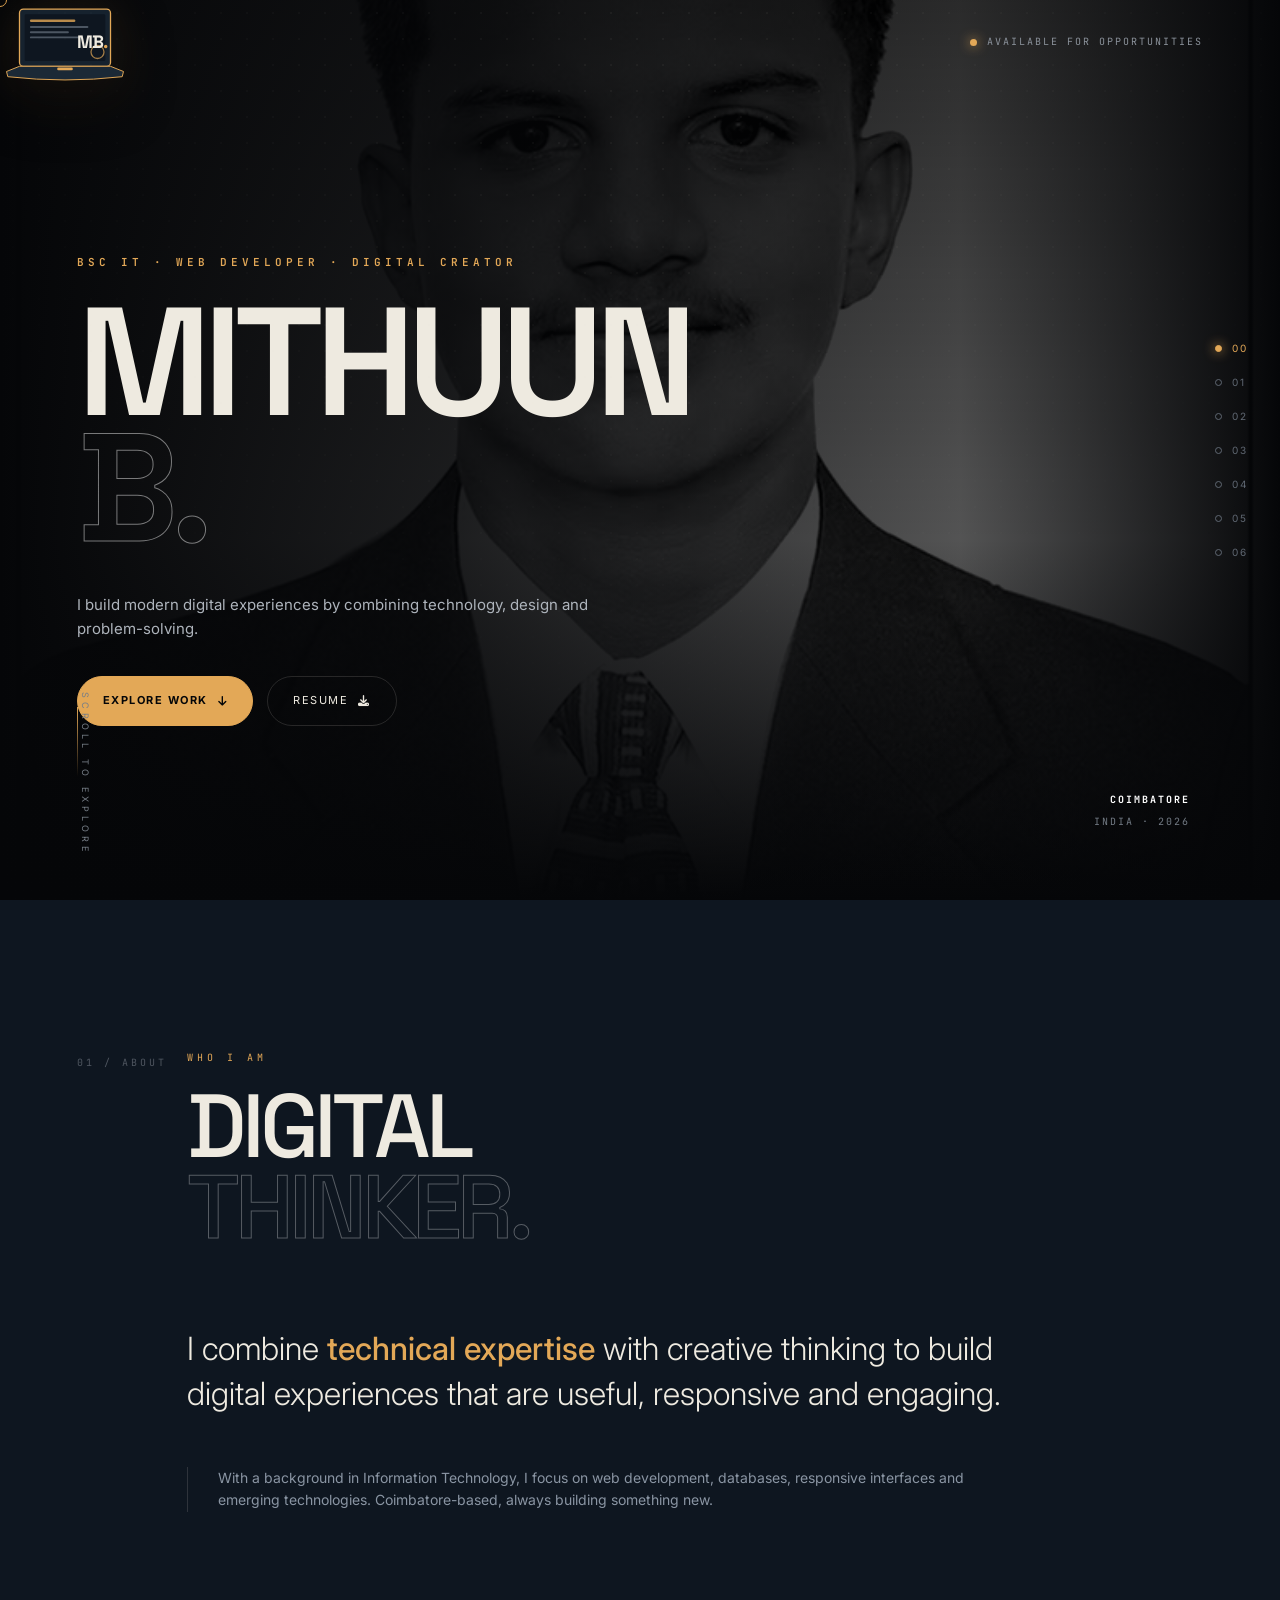
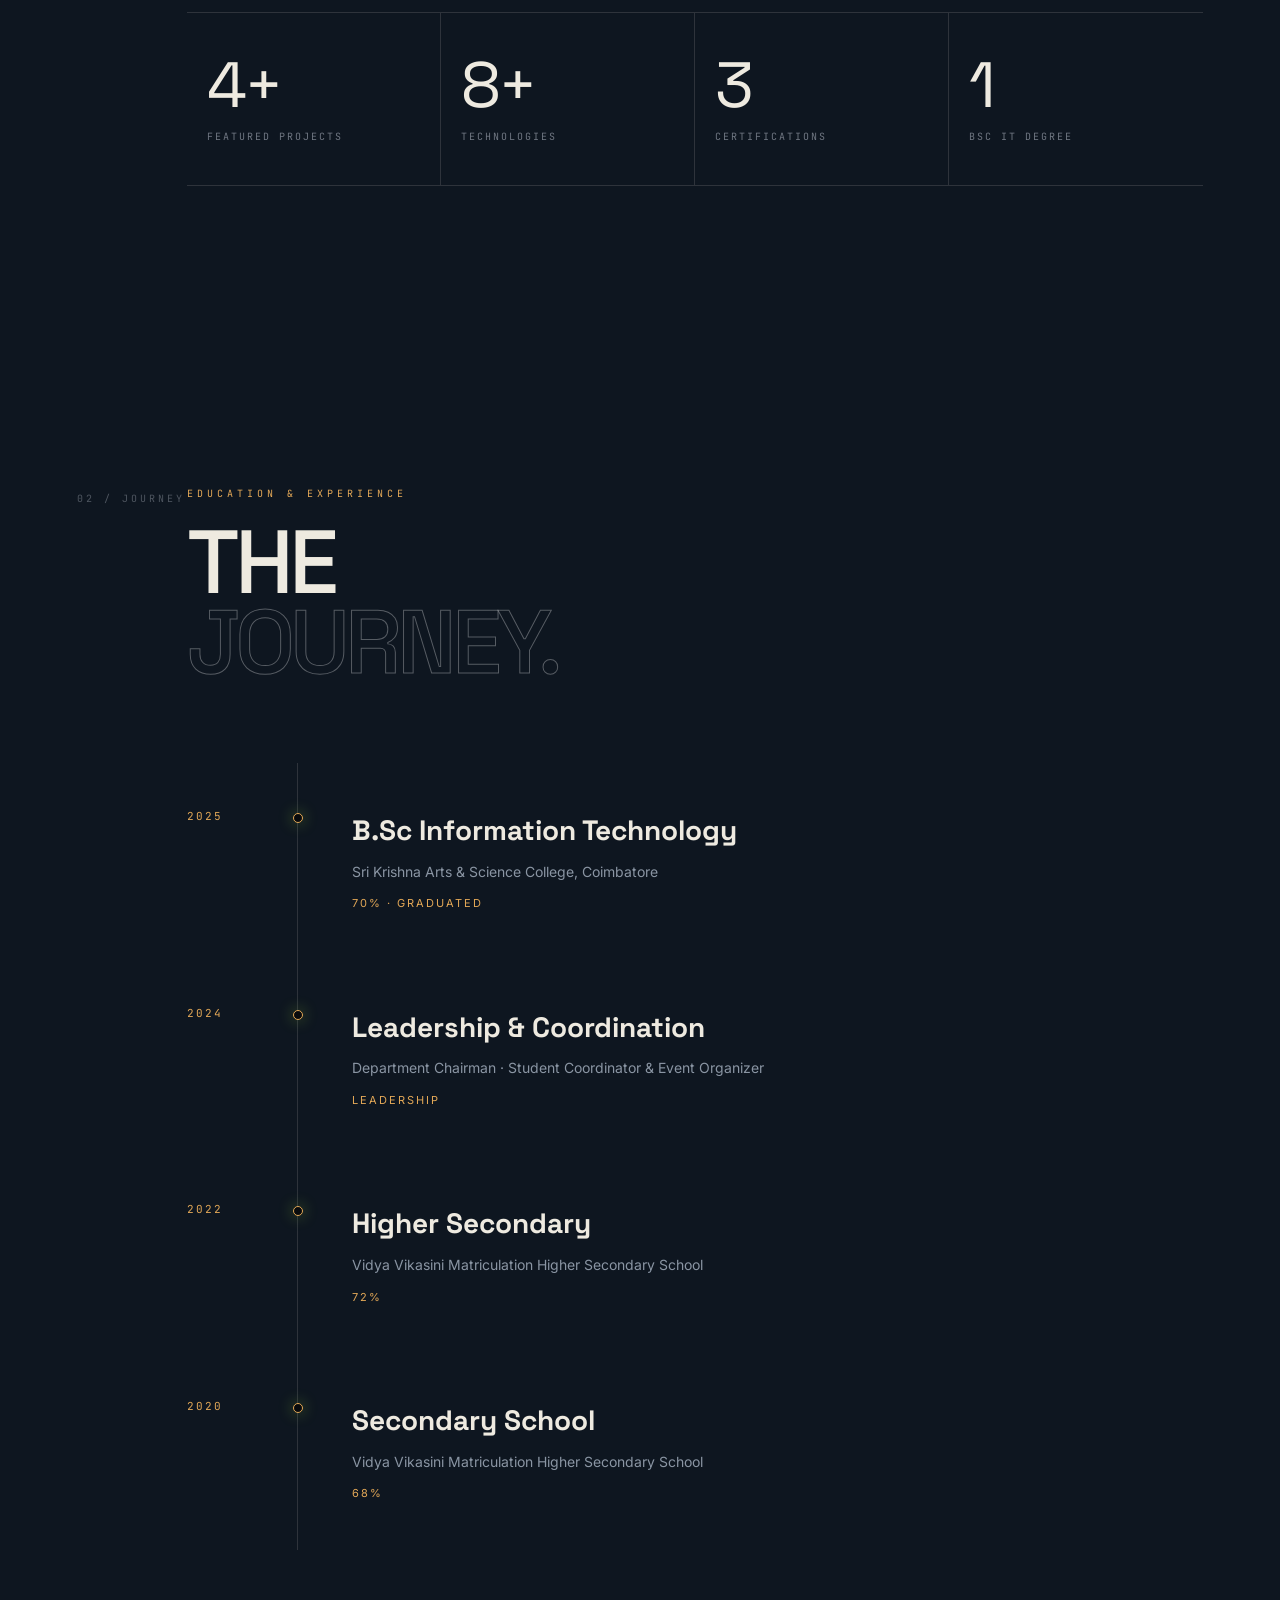
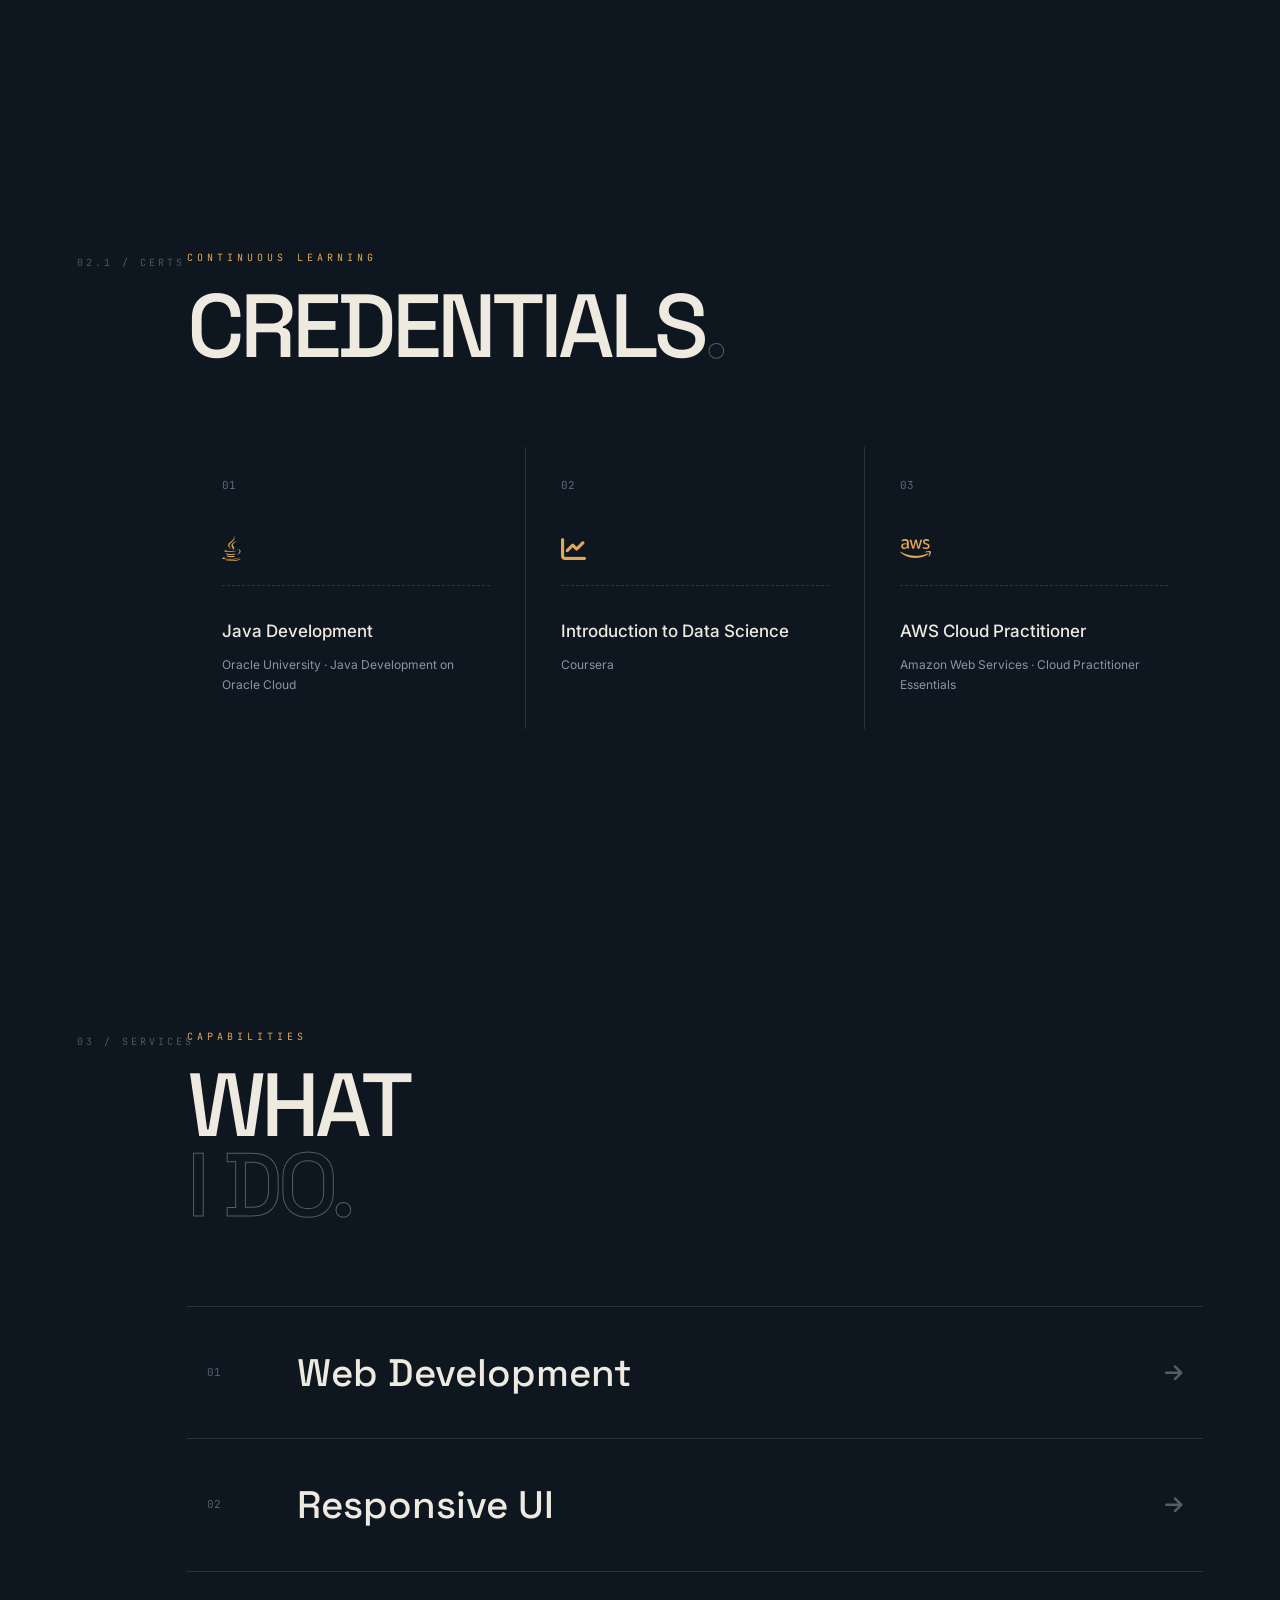
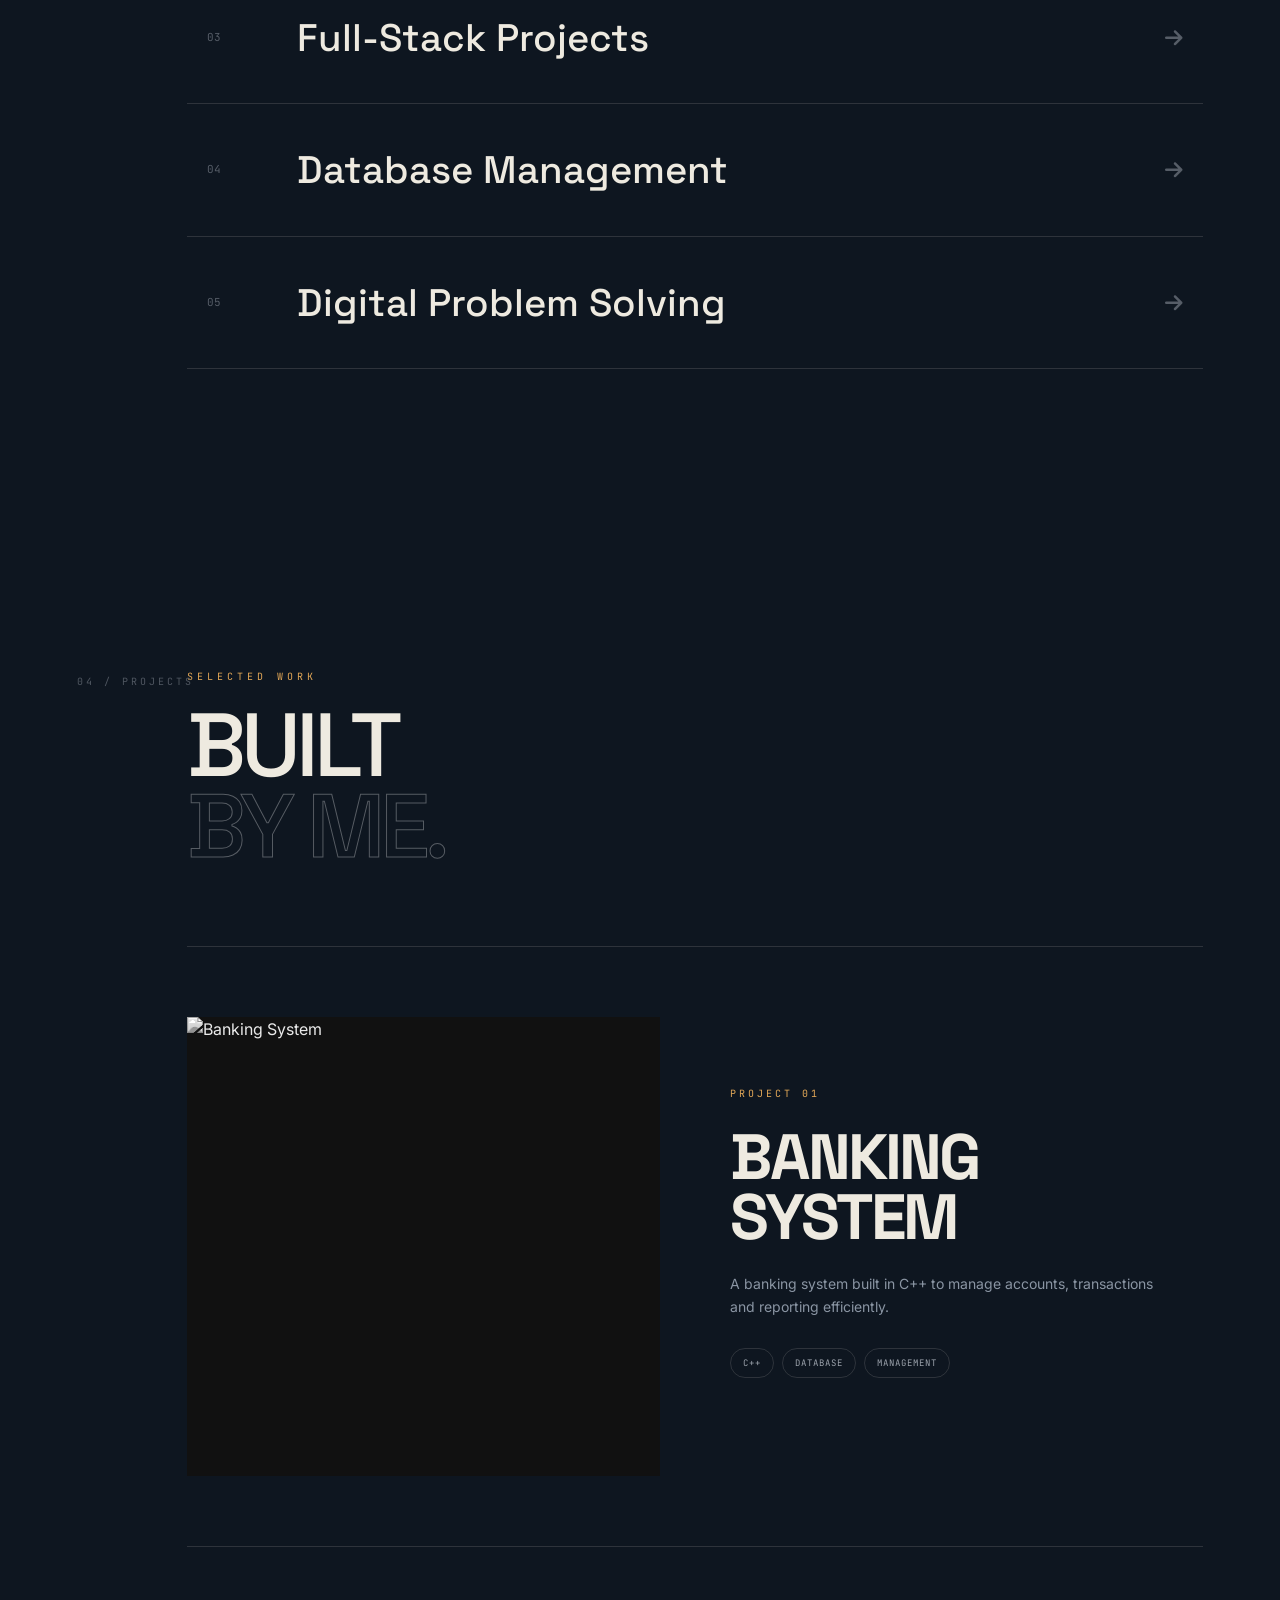
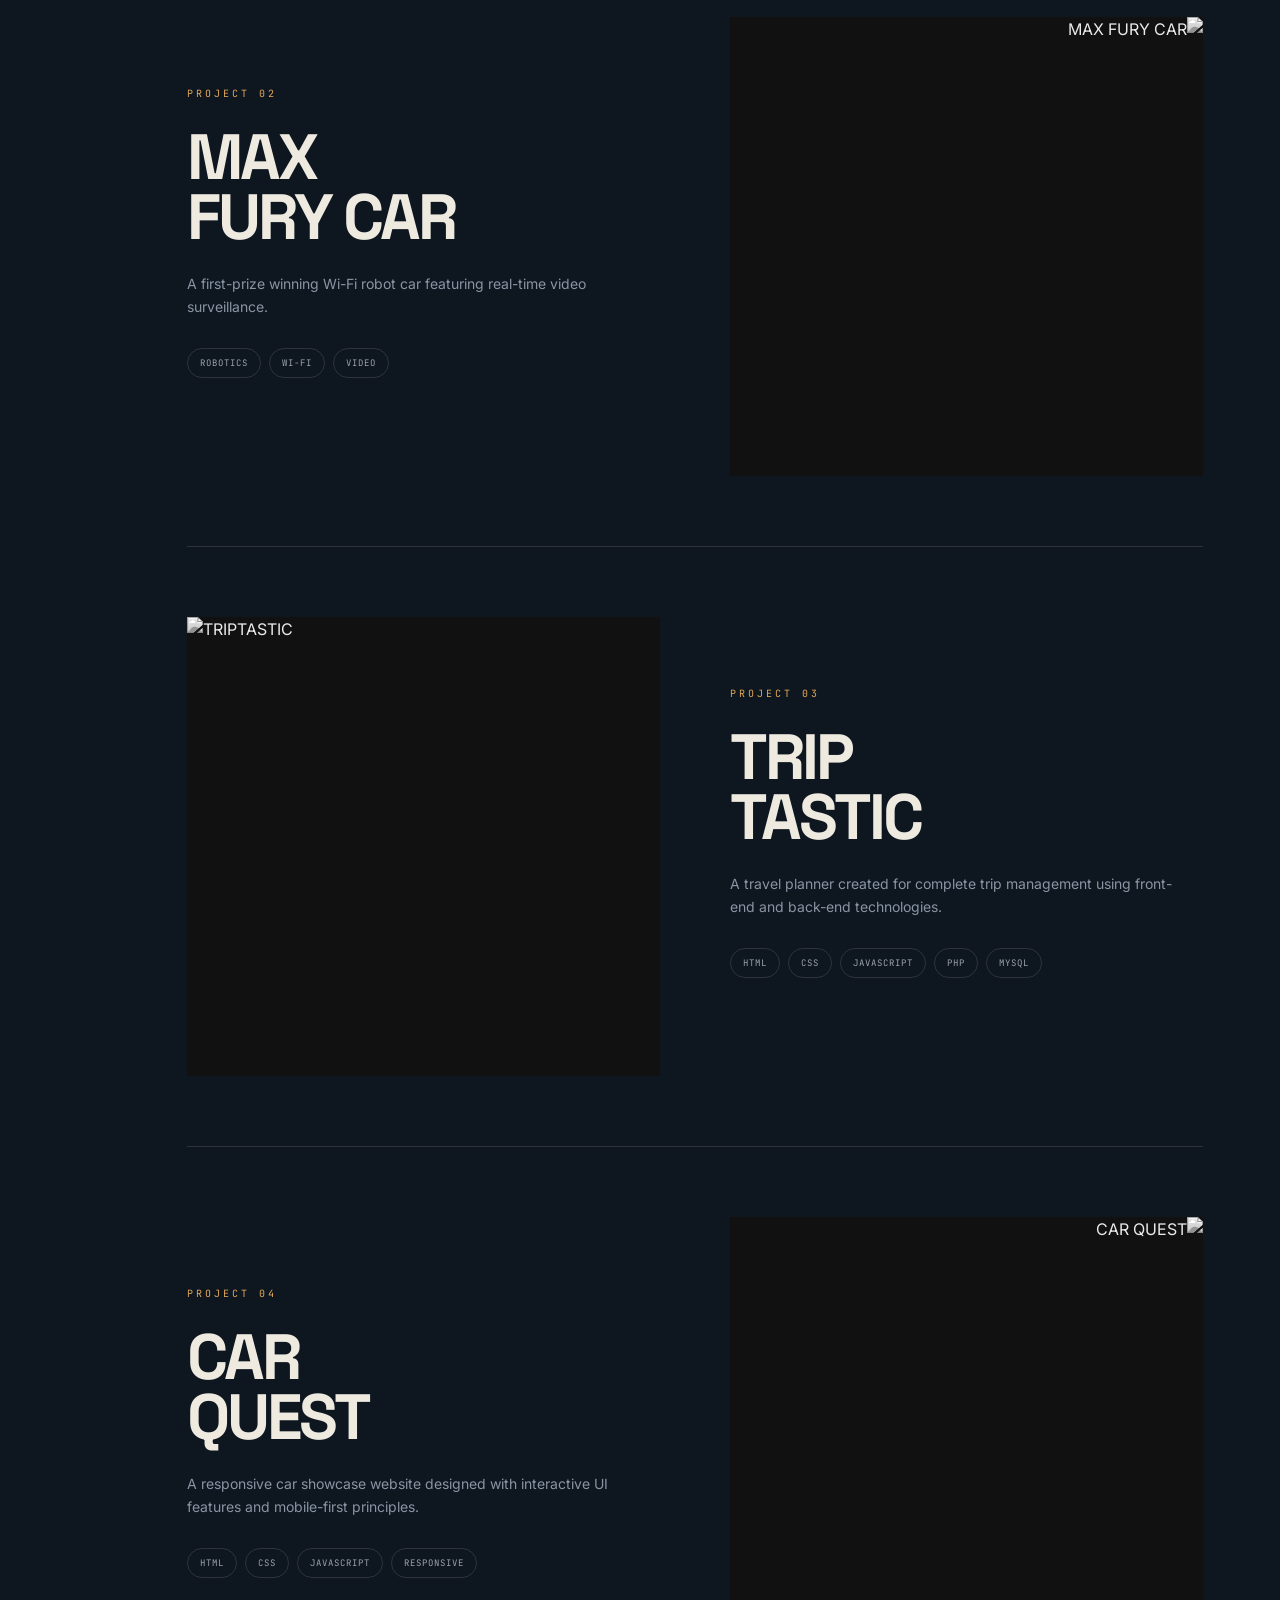
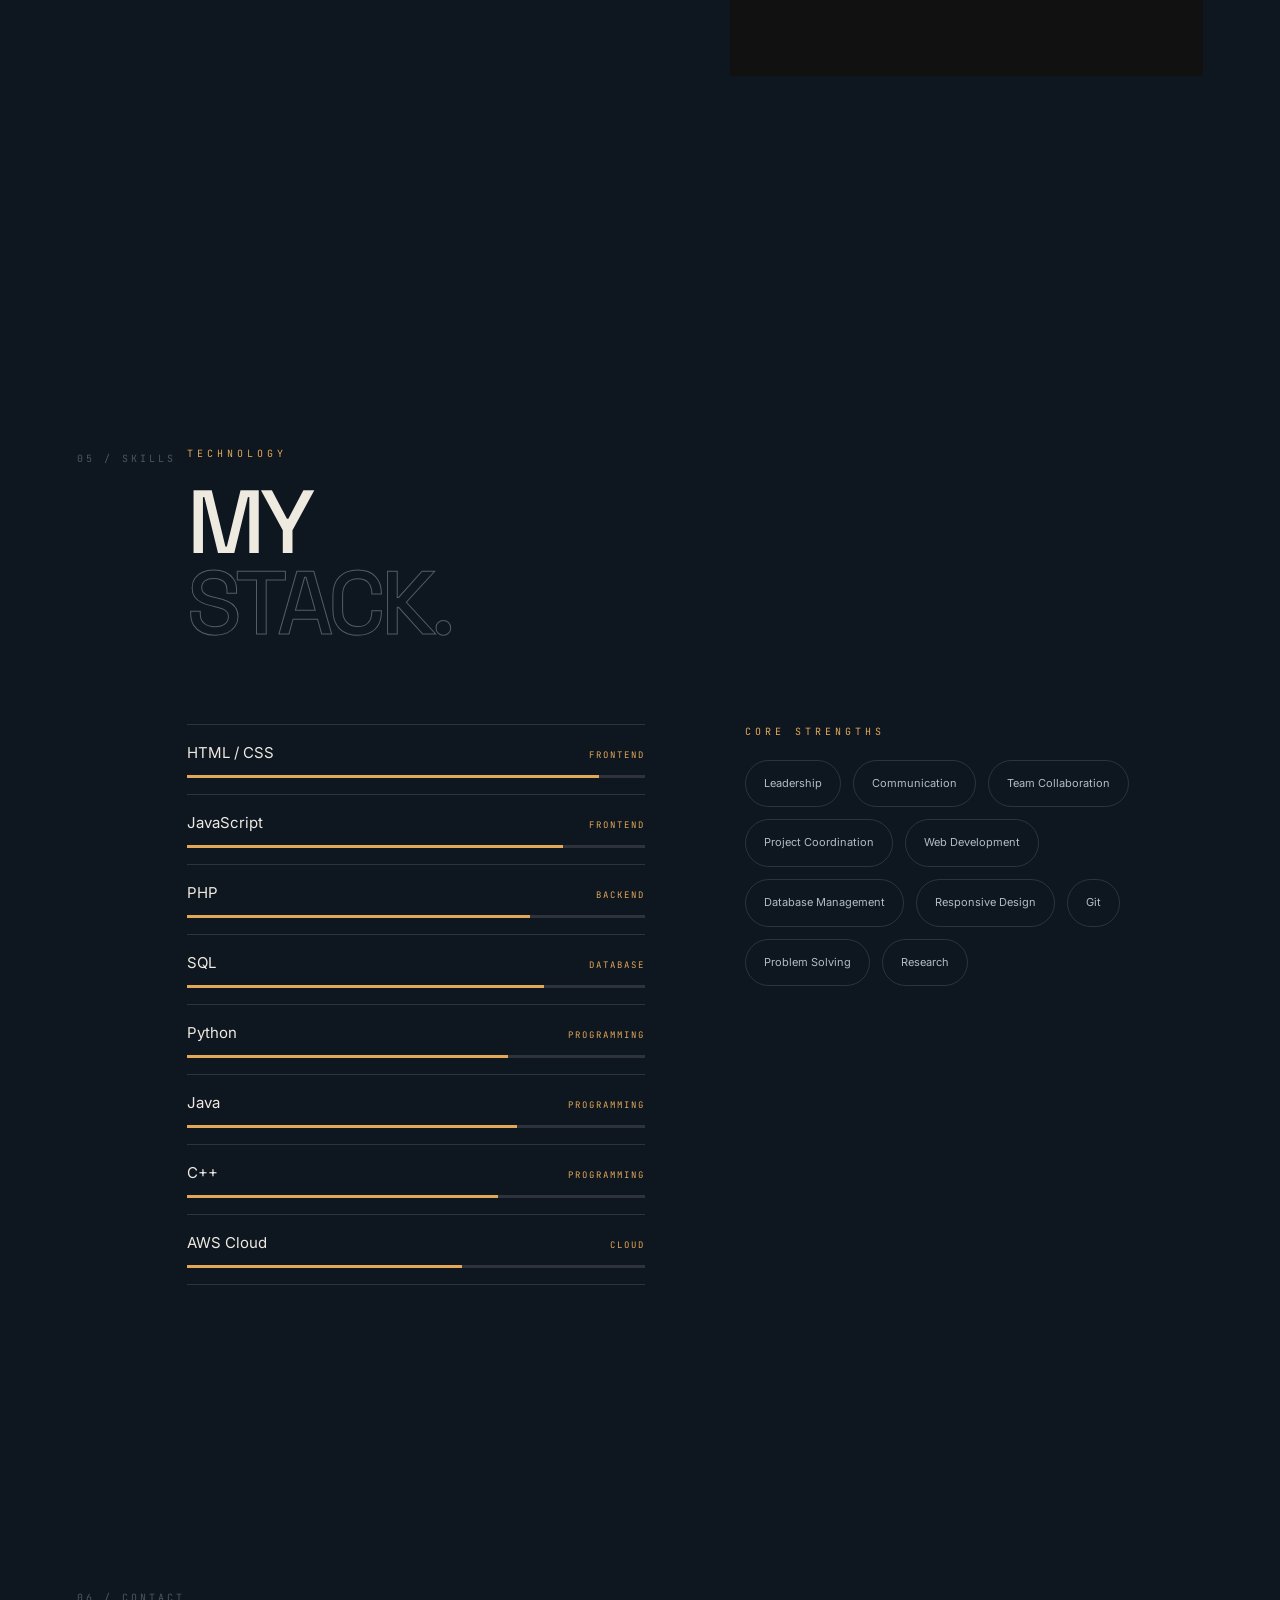
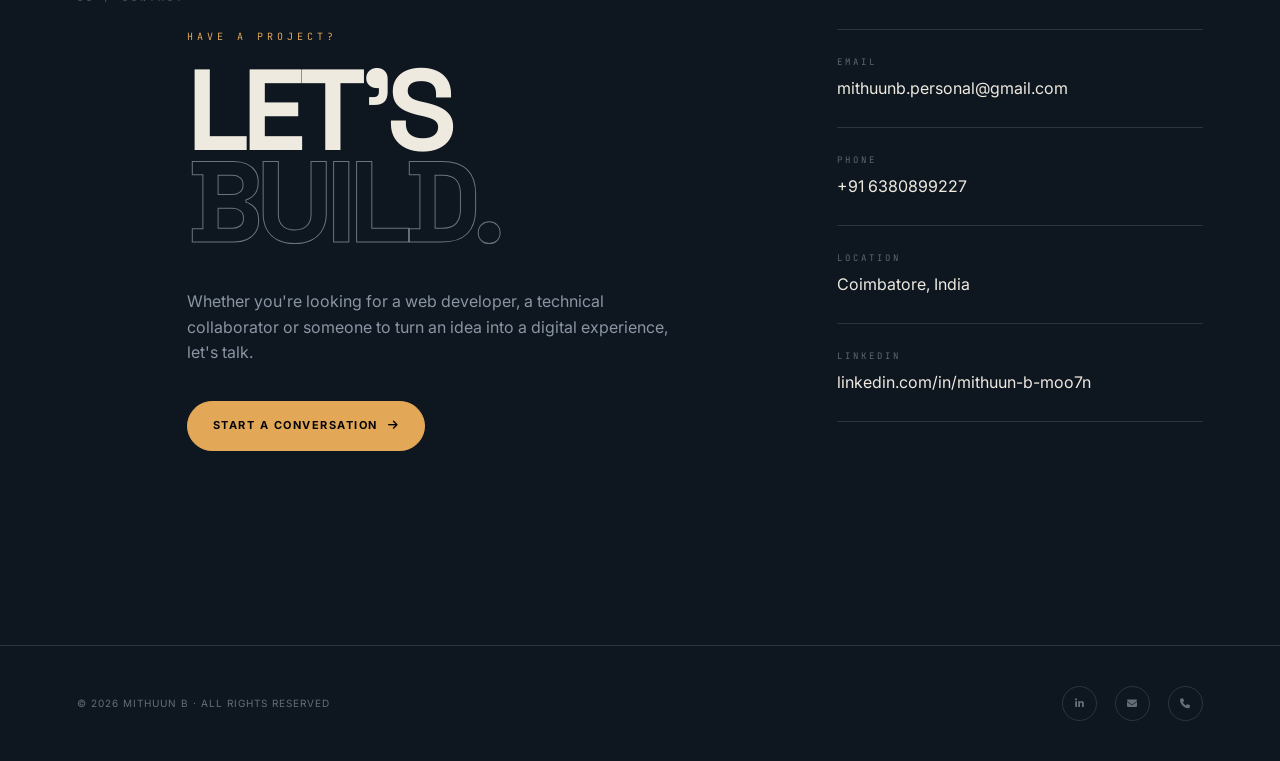
==== index.html @ 92dedcbd "Add files via upload" ====
<!DOCTYPE html>
<html lang="en">
<head>
<meta charset="UTF-8">
<meta name="viewport" content="width=device-width, initial-scale=1.0">

<title>Mithuun B | Digital Portfolio</title>

<!-- Google Fonts -->
<link rel="preconnect" href="https://fonts.googleapis.com">
<link rel="preconnect" href="https://fonts.gstatic.com" crossorigin>

<link href="https://fonts.googleapis.com/css2?family=Inter:wght@300;400;500;600;700;800&family=Space+Grotesk:wght@400;500;600;700&family=JetBrains+Mono:wght@400;500;600&display=swap" rel="stylesheet">

<!-- Font Awesome -->
<link rel="stylesheet"
href="https://cdnjs.cloudflare.com/ajax/libs/font-awesome/6.5.2/css/all.min.css">

<!-- Stylesheet -->
<link rel="stylesheet" href="style.css">

</head>

<body>

<!-- ======================================================
     PRELOADER
====================================================== -->

<div class="preloader">

    <div class="loader-content">

        <div class="loader-number" id="loaderNumber">
            0
        </div>

        <div class="loader-line">
            <span></span>
        </div>

        <div style="
            color:#666d76;
            font-size:9px;
            letter-spacing:4px;
            text-transform:uppercase;
        ">
            Initializing Portfolio
        </div>

    </div>

</div>


<!-- Cursor -->

<div class="cursor"></div>

<div class="background-grid"></div>

<div class="glow" id="glow"></div>


<!-- Flying laptop (scroll-driven) -->

<div class="flying-laptop" id="flyingLaptop">

    <svg viewBox="0 0 200 140" xmlns="http://www.w3.org/2000/svg">

        <rect x="30" y="14" width="140" height="88" rx="6"
              fill="#16222e" stroke="#e3a857" stroke-width="2"/>

        <rect x="38" y="22" width="124" height="72" rx="2"
              fill="#0e1620"/>

        <rect x="46" y="30" width="70" height="4" rx="2" fill="#e3a857" opacity=".8"/>
        <rect x="46" y="40" width="90" height="3" rx="1.5" fill="#8a95a3" opacity=".5"/>
        <rect x="46" y="48" width="60" height="3" rx="1.5" fill="#8a95a3" opacity=".5"/>
        <rect x="46" y="56" width="80" height="3" rx="1.5" fill="#8a95a3" opacity=".5"/>
        <circle cx="150" cy="80" r="10" fill="none" stroke="#e3a857" stroke-width="2" opacity=".7"/>

        <path d="M10 110 L30 102 L170 102 L190 110 L188 118 Q100 128 12 118 Z"
              fill="#1b2936" stroke="#e3a857" stroke-width="1.5"/>

        <rect x="88" y="104" width="24" height="4" rx="2" fill="#e3a857"/>

    </svg>

</div>


<!-- ======================================================
     TOP BAR
====================================================== -->

<header class="topbar">

    <a href="#home" class="logo">
        MB<span>.</span>
    </a>

    <div class="top-status">
        <span class="status-dot"></span>
        Available for opportunities
    </div>

</header>


<!-- ======================================================
     SIDE NAV
====================================================== -->

<nav class="side-nav">

    <a href="#home" class="active">
        <span class="dot"></span>
        00
    </a>

    <a href="#about">
        <span class="dot"></span>
        01
    </a>

    <a href="#journey">
        <span class="dot"></span>
        02
    </a>

    <a href="#services">
        <span class="dot"></span>
        03
    </a>

    <a href="#projects">
        <span class="dot"></span>
        04
    </a>

    <a href="#skills">
        <span class="dot"></span>
        05
    </a>

    <a href="#contact">
        <span class="dot"></span>
        06
    </a>

</nav>


<!-- ======================================================
     HERO
====================================================== -->

<section class="hero" id="home">

    <div class="hero-image">

        <img
            src="profile.jpg"
            alt="Mithuun B"
        >

    </div>

    <div class="hero-overlay"></div>


    <div class="hero-content">

        <div class="hero-small">
            BSc IT · Web Developer · Digital Creator
        </div>

        <h1 class="hero-title">

            MITHUUN<br>

            <span class="outline">B.</span>

        </h1>

        <p class="hero-description">

            I build modern digital experiences by combining
            technology, design and problem-solving.

        </p>

        <div class="hero-actions">

            <a href="#projects" class="btn primary">
                Explore Work
                <i class="fa-solid fa-arrow-down"></i>
            </a>

            <a
                href="Mithuun_Resume.pdf"
                class="btn"
                download
            >
                Resume
                <i class="fa-solid fa-download"></i>
            </a>

        </div>

    </div>


    <div class="hero-meta">

        <strong>COIMBATORE</strong>

        INDIA · 2026

    </div>


    <div class="scroll-indicator">

        Scroll to explore

        <div class="scroll-line"></div>

    </div>

</section>


<!-- ======================================================
     ABOUT (simplified — single block, no duplicate signature
     panel, same visual language as the rest of the page)
====================================================== -->

<section class="section reveal" id="about">

    <div class="section-number">
        01 / ABOUT
    </div>

    <div class="section-heading">

        <div class="eyebrow">
            Who I am
        </div>

        <h2 class="section-title">
            DIGITAL<br>
            <span>THINKER.</span>
        </h2>

    </div>


    <div class="about-layout">

        <div class="about-text">

            I combine
            <strong>technical expertise</strong>
            with creative thinking to build
            digital experiences that are
            useful, responsive and engaging.

        </div>


        <div class="about-side">

            <p>

                With a background in Information Technology,
                I focus on web development, databases,
                responsive interfaces and emerging
                technologies. Coimbatore-based, always
                building something new.

            </p>

        </div>

    </div>


    <!-- Stats -->

    <div class="stats">

        <div class="stat">

            <div class="stat-number">
                04+
            </div>

            <div class="stat-label">
                Featured Projects
            </div>

        </div>


        <div class="stat">

            <div class="stat-number">
                08+
            </div>

            <div class="stat-label">
                Technologies
            </div>

        </div>


        <div class="stat">

            <div class="stat-number">
                03
            </div>

            <div class="stat-label">
                Certifications
            </div>

        </div>


        <div class="stat">

            <div class="stat-number">
                01
            </div>

            <div class="stat-label">
                BSc IT Degree
            </div>

        </div>

    </div>

</section>


<!-- ======================================================
     JOURNEY
====================================================== -->

<section class="section reveal" id="journey">

    <div class="section-number">
        02 / JOURNEY
    </div>

    <div class="section-heading">

        <div class="eyebrow">
            Education & Experience
        </div>

        <h2 class="section-title">
            THE<br>
            <span>JOURNEY.</span>
        </h2>

    </div>


    <div class="timeline">


        <div class="timeline-item">

            <div class="timeline-year">
                2025
            </div>

            <div class="timeline-content">

                <h3>
                    B.Sc Information Technology
                </h3>

                <p>
                    Sri Krishna Arts & Science College,
                    Coimbatore
                </p>

                <span class="score">
                    70% · GRADUATED
                </span>

            </div>

        </div>


        <div class="timeline-item">

            <div class="timeline-year">
                2024
            </div>

            <div class="timeline-content">

                <h3>
                    Leadership & Coordination
                </h3>

                <p>
                    Department Chairman · Student Coordinator
                    & Event Organizer
                </p>

                <span class="score">
                    LEADERSHIP
                </span>

            </div>

        </div>


        <div class="timeline-item">

            <div class="timeline-year">
                2022
            </div>

            <div class="timeline-content">

                <h3>
                    Higher Secondary
                </h3>

                <p>
                    Vidya Vikasini Matriculation
                    Higher Secondary School
                </p>

                <span class="score">
                    72%
                </span>

            </div>

        </div>


        <div class="timeline-item">

            <div class="timeline-year">
                2020
            </div>

            <div class="timeline-content">

                <h3>
                    Secondary School
                </h3>

                <p>
                    Vidya Vikasini Matriculation
                    Higher Secondary School
                </p>

                <span class="score">
                    68%
                </span>

            </div>

        </div>

    </div>

</section>


<!-- ======================================================
     CERTIFICATIONS
====================================================== -->

<section class="section reveal">

    <div class="section-number">
        02.1 / CERTS
    </div>

    <div class="section-heading">

        <div class="eyebrow">
            Continuous Learning
        </div>

        <h2 class="section-title">
            CREDENTIALS<span>.</span>
        </h2>

    </div>


    <div class="cert-grid">

        <div class="cert-card frame">

            <div class="cert-number">
                01
            </div>

            <div class="cert-icon">
                <i class="fa-brands fa-java"></i>
            </div>

            <div class="cert-stub"></div>

            <h3>
                Java Development
            </h3>

            <p>
                Oracle University ·
                Java Development on Oracle Cloud
            </p>

        </div>


        <div class="cert-card frame">

            <div class="cert-number">
                02
            </div>

            <div class="cert-icon">
                <i class="fa-solid fa-chart-line"></i>
            </div>

            <div class="cert-stub"></div>

            <h3>
                Introduction to Data Science
            </h3>

            <p>
                Coursera
            </p>

        </div>


        <div class="cert-card frame">

            <div class="cert-number">
                03
            </div>

            <div class="cert-icon">
                <i class="fa-brands fa-aws"></i>
            </div>

            <div class="cert-stub"></div>

            <h3>
                AWS Cloud Practitioner
            </h3>

            <p>
                Amazon Web Services ·
                Cloud Practitioner Essentials
            </p>

        </div>

    </div>

</section>


<!-- ======================================================
     WHAT I DO
====================================================== -->

<section class="section reveal" id="services">

    <div class="section-number">
        03 / SERVICES
    </div>

    <div class="section-heading">

        <div class="eyebrow">
            Capabilities
        </div>

        <h2 class="section-title">
            WHAT<br>
            <span>I DO.</span>
        </h2>

    </div>


    <div class="services">

        <div class="service">

            <div class="service-number">
                01
            </div>

            <h3>
                Web Development
            </h3>

            <div class="service-icon">
                <i class="fa-solid fa-arrow-right"></i>
            </div>

        </div>


        <div class="service">

            <div class="service-number">
                02
            </div>

            <h3>
                Responsive UI
            </h3>

            <div class="service-icon">
                <i class="fa-solid fa-arrow-right"></i>
            </div>

        </div>


        <div class="service">

            <div class="service-number">
                03
            </div>

            <h3>
                Full-Stack Projects
            </h3>

            <div class="service-icon">
                <i class="fa-solid fa-arrow-right"></i>
            </div>

        </div>


        <div class="service">

            <div class="service-number">
                04
            </div>

            <h3>
                Database Management
            </h3>

            <div class="service-icon">
                <i class="fa-solid fa-arrow-right"></i>
            </div>

        </div>


        <div class="service">

            <div class="service-number">
                05
            </div>

            <h3>
                Digital Problem Solving
            </h3>

            <div class="service-icon">
                <i class="fa-solid fa-arrow-right"></i>
            </div>

        </div>

    </div>

</section>


<!-- ======================================================
     PROJECTS
====================================================== -->

<section class="section reveal" id="projects">

    <div class="section-number">
        04 / PROJECTS
    </div>

    <div class="section-heading">

        <div class="eyebrow">
            Selected Work
        </div>

        <h2 class="section-title">
            BUILT<br>
            <span>BY ME.</span>
        </h2>

    </div>


    <div class="projects">


        <!-- PROJECT 01 -->

        <article class="project">

            <div class="project-image frame">

                <img
                    src="bank.jpg"
                    alt="Banking System"
                >

            </div>

            <div class="project-info">

                <div class="project-number">
                    PROJECT 01
                </div>

                <h3>
                    BANKING<br>
                    SYSTEM
                </h3>

                <p>
                    A banking system built in C++
                    to manage accounts, transactions
                    and reporting efficiently.
                </p>

                <div class="project-tech">

                    <span class="tech">
                        C++
                    </span>

                    <span class="tech">
                        Database
                    </span>

                    <span class="tech">
                        Management
                    </span>

                </div>

            </div>

        </article>


        <!-- PROJECT 02 -->

        <article class="project">

            <div class="project-image frame">

                <img
                    src="furycar.jpg"
                    alt="MAX FURY CAR"
                >

            </div>

            <div class="project-info">

                <div class="project-number">
                    PROJECT 02
                </div>

                <h3>
                    MAX<br>
                    FURY CAR
                </h3>

                <p>
                    A first-prize winning Wi-Fi
                    robot car featuring real-time
                    video surveillance.
                </p>

                <div class="project-tech">

                    <span class="tech">
                        Robotics
                    </span>

                    <span class="tech">
                        Wi-Fi
                    </span>

                    <span class="tech">
                        Video
                    </span>

                </div>

            </div>

        </article>


        <!-- PROJECT 03 -->

        <article class="project">

            <div class="project-image frame">

                <img
                    src="triptastic.jpg"
                    alt="TRIPTASTIC"
                >

            </div>

            <div class="project-info">

                <div class="project-number">
                    PROJECT 03
                </div>

                <h3>
                    TRIP<br>
                    TASTIC
                </h3>

                <p>
                    A travel planner created for
                    complete trip management using
                    front-end and back-end technologies.
                </p>

                <div class="project-tech">

                    <span class="tech">
                        HTML
                    </span>

                    <span class="tech">
                        CSS
                    </span>

                    <span class="tech">
                        JavaScript
                    </span>

                    <span class="tech">
                        PHP
                    </span>

                    <span class="tech">
                        MySQL
                    </span>

                </div>

            </div>

        </article>


        <!-- PROJECT 04 -->

        <article class="project">

            <div class="project-image frame">

                <img
                    src="carquest.jpg"
                    alt="CAR QUEST"
                >

            </div>

            <div class="project-info">

                <div class="project-number">
                    PROJECT 04
                </div>

                <h3>
                    CAR<br>
                    QUEST
                </h3>

                <p>
                    A responsive car showcase website
                    designed with interactive UI features
                    and mobile-first principles.
                </p>

                <div class="project-tech">

                    <span class="tech">
                        HTML
                    </span>

                    <span class="tech">
                        CSS
                    </span>

                    <span class="tech">
                        JavaScript
                    </span>

                    <span class="tech">
                        Responsive
                    </span>

                </div>

            </div>

        </article>


    </div>

</section>


<!-- ======================================================
     SKILLS
====================================================== -->

<section class="section reveal" id="skills">

    <div class="section-number">
        05 / SKILLS
    </div>

    <div class="section-heading">

        <div class="eyebrow">
            Technology
        </div>

        <h2 class="section-title">
            MY<br>
            <span>STACK.</span>
        </h2>

    </div>


    <div class="skills-layout">


        <div class="skill-block">

            <div class="skill-row">
                <div class="skill-row-top">
                    <span class="skill-name">HTML / CSS</span>
                    <span class="skill-tag">Frontend</span>
                </div>
                <div class="skill-meter"><span style="--level:90%"></span></div>
            </div>

            <div class="skill-row">
                <div class="skill-row-top">
                    <span class="skill-name">JavaScript</span>
                    <span class="skill-tag">Frontend</span>
                </div>
                <div class="skill-meter"><span style="--level:82%"></span></div>
            </div>

            <div class="skill-row">
                <div class="skill-row-top">
                    <span class="skill-name">PHP</span>
                    <span class="skill-tag">Backend</span>
                </div>
                <div class="skill-meter"><span style="--level:75%"></span></div>
            </div>

            <div class="skill-row">
                <div class="skill-row-top">
                    <span class="skill-name">SQL</span>
                    <span class="skill-tag">Database</span>
                </div>
                <div class="skill-meter"><span style="--level:78%"></span></div>
            </div>

            <div class="skill-row">
                <div class="skill-row-top">
                    <span class="skill-name">Python</span>
                    <span class="skill-tag">Programming</span>
                </div>
                <div class="skill-meter"><span style="--level:70%"></span></div>
            </div>

            <div class="skill-row">
                <div class="skill-row-top">
                    <span class="skill-name">Java</span>
                    <span class="skill-tag">Programming</span>
                </div>
                <div class="skill-meter"><span style="--level:72%"></span></div>
            </div>

            <div class="skill-row">
                <div class="skill-row-top">
                    <span class="skill-name">C++</span>
                    <span class="skill-tag">Programming</span>
                </div>
                <div class="skill-meter"><span style="--level:68%"></span></div>
            </div>

            <div class="skill-row">
                <div class="skill-row-top">
                    <span class="skill-name">AWS Cloud</span>
                    <span class="skill-tag">Cloud</span>
                </div>
                <div class="skill-meter"><span style="--level:60%"></span></div>
            </div>

        </div>


        <div>

            <div class="eyebrow">
                Core strengths
            </div>

            <div class="skill-cloud">

                <span class="skill-pill">
                    Leadership
                </span>

                <span class="skill-pill">
                    Communication
                </span>

                <span class="skill-pill">
                    Team Collaboration
                </span>

                <span class="skill-pill">
                    Project Coordination
                </span>

                <span class="skill-pill">
                    Web Development
                </span>

                <span class="skill-pill">
                    Database Management
                </span>

                <span class="skill-pill">
                    Responsive Design
                </span>

                <span class="skill-pill">
                    Git
                </span>

                <span class="skill-pill">
                    Problem Solving
                </span>

                <span class="skill-pill">
                    Research
                </span>

            </div>

        </div>

    </div>

</section>


<!-- ======================================================
     CONTACT
====================================================== -->

<section class="section contact-section reveal" id="contact">

    <div class="section-number">
        06 / CONTACT
    </div>


    <div class="contact-wrap">


        <div>

            <div class="eyebrow">
                Have a project?
            </div>

            <h2 class="contact-title">

                LET'S<br>
                <span>BUILD.</span>

            </h2>

            <p class="contact-text">

                Whether you're looking for a web developer,
                a technical collaborator or someone to turn
                an idea into a digital experience, let's talk.

            </p>

            <div style="margin-top:35px;">

                <a
                    href="mailto:mithuunb.personal@gmail.com"
                    class="btn primary"
                >
                    Start a conversation
                    <i class="fa-solid fa-arrow-right"></i>
                </a>

            </div>

        </div>


        <div class="contact-details">


            <div class="contact-detail">

                <div class="contact-label">
                    Email
                </div>

                <a
                    href="mailto:mithuunb.personal@gmail.com"
                    class="contact-value"
                >
                    mithuunb.personal@gmail.com
                </a>

            </div>


            <div class="contact-detail">

                <div class="contact-label">
                    Phone
                </div>

                <a
                    href="tel:+916380899227"
                    class="contact-value"
                >
                    +91 6380899227
                </a>

            </div>


            <div class="contact-detail">

                <div class="contact-label">
                    Location
                </div>

                <div class="contact-value">
                    Coimbatore, India
                </div>

            </div>


            <div class="contact-detail">

                <div class="contact-label">
                    LinkedIn
                </div>

                <a
                    href="https://www.linkedin.com/in/mithuun-b-moo7n"
                    target="_blank"
                    class="contact-value"
                >
                    linkedin.com/in/mithuun-b-moo7n
                </a>

            </div>


        </div>

    </div>

</section>


<!-- ======================================================
     FOOTER
====================================================== -->

<footer>

    <div>
        © 2026 MITHUUN B · ALL RIGHTS RESERVED
    </div>


    <div class="socials">

        <a
            href="https://www.linkedin.com/in/mithuun-b-moo7n"
            target="_blank"
            aria-label="LinkedIn"
        >
            <i class="fa-brands fa-linkedin-in"></i>
        </a>

        <a
            href="mailto:mithuunb.personal@gmail.com"
            aria-label="Email"
        >
            <i class="fa-solid fa-envelope"></i>
        </a>

        <a
            href="tel:+916380899227"
            aria-label="Phone"
        >
            <i class="fa-solid fa-phone"></i>
        </a>

    </div>

</footer>

<!-- Script -->
<script src="https://cdnjs.cloudflare.com/ajax/libs/gsap/3.12.5/gsap.min.js"></script>
<script src="https://cdnjs.cloudflare.com/ajax/libs/gsap/3.12.5/ScrollTrigger.min.js"></script>
<script src="script.js"></script>

</body>
</html>
---- style.css ----
/* =========================================================
   GLOBAL
========================================================= */

:root{
    --bg:#0e1620;
    --bg2:#121d28;
    --panel:#16222e;
    --panel2:#1b2936;
    --text:#eeeae0;
    --muted:#8a95a3;
    --line:rgba(238,234,224,.14);

    --accent:#e3a857;
    --accent2:#f2c685;

    --font-mono:'JetBrains Mono',monospace;

    --max:1400px;
}

*{
    margin:0;
    padding:0;
    box-sizing:border-box;
}

html{
    scroll-behavior:smooth;
}

body{
    background:var(--bg);
    color:var(--text);
    font-family:'Inter',sans-serif;
    overflow-x:hidden;
    line-height:1.6;
}

body::before{
    content:"";
    position:fixed;
    inset:0;
    pointer-events:none;
    opacity:.5;
    z-index:9998;

    background-image:
    radial-gradient(rgba(238,234,224,.10) 1px, transparent 1px);
    background-size:26px 26px;

    mask-image:radial-gradient(
        circle at 50% 0%,
        black,
        transparent 75%
    );
}

a{
    color:inherit;
    text-decoration:none;
}

img{
    max-width:100%;
    display:block;
}

button{
    font-family:inherit;
}

::-webkit-scrollbar{
    width:7px;
}

::-webkit-scrollbar-track{
    background:#050608;
}

::-webkit-scrollbar-thumb{
    background:#343a42;
    border-radius:20px;
}

/* =========================================================
   PRELOADER
========================================================= */

.preloader{
    position:fixed;
    inset:0;
    background:#050608;
    z-index:10000;
    display:flex;
    align-items:center;
    justify-content:center;
    transition:opacity .8s ease, visibility .8s ease;
}

.preloader.hide{
    opacity:0;
    visibility:hidden;
}

.loader-content{
    text-align:center;
}

.loader-number{
    font-family:'Space Grotesk',sans-serif;
    font-size:5rem;
    font-weight:700;
    letter-spacing:-5px;
}

.loader-line{
    width:220px;
    height:2px;
    background:#252a30;
    margin:20px auto;
    overflow:hidden;
}

.loader-line span{
    display:block;
    height:100%;
    width:0;
    background:var(--accent);
    animation:loadLine 2.3s ease forwards;
}

@keyframes loadLine{
    to{
        width:100%;
    }
}

/* =========================================================
   CURSOR
========================================================= */

.cursor{
    position:fixed;
    width:14px;
    height:14px;
    border:1px solid var(--accent);
    border-radius:50%;
    pointer-events:none;
    z-index:10001;
    transform:translate(-50%,-50%);
    transition:
        width .2s ease,
        height .2s ease,
        background .2s ease;
    mix-blend-mode:difference;
}

.cursor.big{
    width:55px;
    height:55px;
    background:rgba(184,255,61,.08);
}

/* =========================================================
   BACKGROUND EFFECTS
========================================================= */

.background-grid{
    position:fixed;
    inset:0;
    pointer-events:none;
    opacity:.5;
    z-index:-3;

    background-image:
    linear-gradient(rgba(238,234,224,.05) 1px, transparent 1px),
    linear-gradient(90deg, rgba(238,234,224,.05) 1px, transparent 1px);

    background-size:110px 110px;

    mask-image:linear-gradient(
        to bottom,
        black,
        transparent 85%
    );
}

.glow{
    position:fixed;
    width:500px;
    height:500px;
    border-radius:50%;
    background:var(--accent);
    filter:blur(180px);
    opacity:.05;
    pointer-events:none;
    z-index:-2;
}

/* =========================================================
   FLYING LAPTOP
========================================================= */

.flying-laptop{
    position:fixed;
    top:0;
    left:0;
    width:130px;
    pointer-events:none;
    z-index:40;

    filter:drop-shadow(0 18px 30px rgba(0,0,0,.45))
           drop-shadow(0 0 22px rgba(227,168,87,.12));

    will-change:transform;
}

.flying-laptop svg{
    width:100%;
    display:block;
}

@media(max-width:900px){

    .flying-laptop{
        display:none;
    }

}

/* =========================================================
   SIDE NAVIGATION
========================================================= */

.side-nav{
    position:fixed;
    right:32px;
    top:50%;
    transform:translateY(-50%);
    z-index:1000;

    display:flex;
    flex-direction:column;
    gap:18px;
}

.side-nav a{
    display:flex;
    align-items:center;
    gap:10px;

    color:#606873;
    font-size:10px;
    letter-spacing:2px;
    transition:.3s;
}

.side-nav .dot{
    width:7px;
    height:7px;
    border:1px solid #606873;
    border-radius:50%;
    transition:.3s;
}

.side-nav a:hover,
.side-nav a.active{
    color:var(--accent);
}

.side-nav a:hover .dot,
.side-nav a.active .dot{
    background:var(--accent);
    border-color:var(--accent);
    box-shadow:0 0 12px var(--accent);
}

/* =========================================================
   TOP BAR
========================================================= */

.topbar{
    position:fixed;
    top:0;
    left:0;
    width:100%;
    height:85px;
    padding:0 6vw;

    display:flex;
    justify-content:space-between;
    align-items:center;

    z-index:999;

    border-bottom:1px solid transparent;
    transition:.4s;
}

.topbar.scrolled{
    background:rgba(5,6,8,.82);
    backdrop-filter:blur(20px);
    border-bottom-color:var(--line);
}

.logo{
    font-family:'Space Grotesk',sans-serif;
    font-weight:700;
    font-size:18px;
    letter-spacing:-1px;
}

.logo span{
    color:var(--accent);
}

.top-status{
    font-family:var(--font-mono);
    display:flex;
    align-items:center;
    gap:10px;

    color:#8b929b;
    font-size:10px;
    letter-spacing:2px;
    text-transform:uppercase;
}

.status-dot{
    width:7px;
    height:7px;
    background:var(--accent);
    border-radius:50%;
    box-shadow:0 0 12px var(--accent);
}

/* =========================================================
   HERO
========================================================= */

.hero{
    min-height:100vh;
    position:relative;
    display:flex;
    align-items:center;
    overflow:hidden;
}

.hero-image{
    position:absolute;
    inset:0;
    z-index:-2;
}

.hero-image img{
    width:100%;
    height:100%;
    object-fit:cover;
    object-position:center;

    filter:
        grayscale(100%)
        contrast(1.15)
        brightness(.38);

    transform:scale(1.05);
}

.hero-overlay{
    position:absolute;
    inset:0;
    z-index:-1;

    background:
        linear-gradient(
            90deg,
            #050608 0%,
            rgba(5,6,8,.75) 35%,
            rgba(5,6,8,.15) 75%,
            #050608 100%
        ),
        linear-gradient(
            0deg,
            #050608 0%,
            transparent 40%,
            rgba(0,0,0,.5) 100%
        );
}

.hero-content{
    width:min(var(--max),88%);
    margin:auto;
    padding-top:80px;
}

.hero-small{
    font-family:var(--font-mono);
    color:var(--accent);
    font-size:11px;
    font-weight:600;
    letter-spacing:4px;
    text-transform:uppercase;
    margin-bottom:28px;

    opacity:0;
    transform:translateY(20px);
    animation:heroIn .9s 2.2s forwards;
}

.hero-title{
    font-family:'Space Grotesk',sans-serif;
    font-size:clamp(5rem,12vw,11rem);
    line-height:.82;
    letter-spacing:-9px;
    font-weight:600;
    max-width:1000px;

    opacity:0;
    transform:translateY(50px);
    animation:heroIn 1s 2.4s forwards;
}

.hero-title .outline{
    color:transparent;
    -webkit-text-stroke:1px rgba(255,255,255,.45);
}

.hero-description{
    max-width:520px;
    margin-top:42px;
    color:#aeb4bc;
    font-size:15px;

    opacity:0;
    transform:translateY(20px);
    animation:heroIn .9s 2.7s forwards;
}

.hero-actions{
    display:flex;
    gap:14px;
    margin-top:35px;

    opacity:0;
    transform:translateY(20px);
    animation:heroIn .9s 2.9s forwards;
}

@keyframes heroIn{
    to{
        opacity:1;
        transform:translateY(0);
    }
}

.btn{
    padding:15px 25px;
    border:1px solid var(--line);
    border-radius:100px;

    font-size:11px;
    letter-spacing:1.5px;
    text-transform:uppercase;

    transition:.35s;
    display:inline-flex;
    align-items:center;
    gap:10px;
}

.btn.primary{
    background:var(--accent);
    color:#050608;
    border-color:var(--accent);
    font-weight:700;
}

.btn:hover{
    transform:translateY(-4px);
}

.btn.primary:hover{
    box-shadow:0 15px 40px rgba(184,255,61,.18);
}

.hero-meta{
    font-family:var(--font-mono);
    position:absolute;
    right:7vw;
    bottom:70px;

    text-align:right;

    color:#737b85;
    font-size:10px;
    letter-spacing:2px;
    text-transform:uppercase;
}

.hero-meta strong{
    color:#fff;
    display:block;
    margin-bottom:6px;
}

.scroll-indicator{
    position:absolute;
    bottom:45px;
    left:6vw;

    writing-mode:vertical-rl;

    color:#777e87;
    font-size:9px;
    letter-spacing:4px;
    text-transform:uppercase;
}

.scroll-line{
    height:70px;
    width:1px;
    background:linear-gradient(
        to bottom,
        var(--accent),
        transparent
    );
    margin-top:15px;
}

/* =========================================================
   SCHEMATIC FRAME (signature corner-bracket motif)
========================================================= */

.frame{
    position:relative;
}

.frame::before,
.frame::after{
    content:"";
    position:absolute;
    width:14px;
    height:14px;
    pointer-events:none;
    opacity:0;
    transition:opacity .3s ease;
}

.frame::before{
    top:10px;
    left:10px;
    border-top:1px solid var(--accent);
    border-left:1px solid var(--accent);
}

.frame::after{
    bottom:10px;
    right:10px;
    border-bottom:1px solid var(--accent);
    border-right:1px solid var(--accent);
}

.frame:hover::before,
.frame:hover::after{
    opacity:1;
}

/* =========================================================
   SECTION SYSTEM
========================================================= */

.section{
    width:min(var(--max),88%);
    margin:auto;
    padding:150px 0;
    position:relative;
}

.section-number{
    font-family:var(--font-mono);
    position:absolute;
    left:0;
    top:155px;

    color:#4f5660;
    font-size:10px;
    letter-spacing:3px;
}

.section-heading{
    margin-left:110px;
    margin-bottom:80px;
}

.eyebrow{
    font-family:var(--font-mono);
    color:var(--accent);
    font-size:10px;
    letter-spacing:4px;
    text-transform:uppercase;
    margin-bottom:20px;
}

.section-title{
    font-family:'Space Grotesk',sans-serif;
    font-size:clamp(3rem,7vw,7rem);
    line-height:.9;
    letter-spacing:-5px;
    font-weight:500;
}

.section-title span{
    color:transparent;
    -webkit-text-stroke:1px rgba(255,255,255,.3);
}

/* =========================================================
   ABOUT (simplified)
========================================================= */

.about-layout{
    margin-left:110px;

    display:grid;
    grid-template-columns:1fr;
    gap:50px;
    max-width:820px;
}

.about-text{
    font-size:clamp(1.4rem,2.5vw,2.2rem);
    line-height:1.4;
    font-weight:300;
}

.about-text strong{
    color:var(--accent);
    font-weight:500;
}

.about-side{
    border-left:1px solid var(--line);
    padding-left:30px;
}

.about-side p{
    color:var(--muted);
    font-size:14px;
}

/* =========================================================
   STATS
========================================================= */

.stats{
    margin:100px 0 0 110px;

    display:grid;
    grid-template-columns:repeat(4,1fr);

    border-top:1px solid var(--line);
    border-bottom:1px solid var(--line);
}

.stat{
    padding:40px 20px;
    border-right:1px solid var(--line);
}

.stat:last-child{
    border-right:0;
}

.stat-number{
    font-family:'Space Grotesk',sans-serif;
    font-size:4rem;
    line-height:1;
    letter-spacing:-3px;
}

.stat-label{
    font-family:var(--font-mono);
    margin-top:12px;
    color:#707782;
    font-size:10px;
    letter-spacing:2px;
    text-transform:uppercase;
}

/* =========================================================
   JOURNEY
========================================================= */

.timeline{
    margin-left:110px;
    position:relative;
}

.timeline::before{
    content:"";
    position:absolute;
    left:110px;
    top:0;
    bottom:0;
    width:1px;
    background:var(--line);
}

.timeline-item{
    display:grid;
    grid-template-columns:110px 1fr;
    padding:45px 0;
    position:relative;
}

.timeline-year{
    font-family:var(--font-mono);
    color:var(--accent);
    font-size:11px;
    letter-spacing:2px;
}

.timeline-content{
    padding-left:55px;
    position:relative;
}

.timeline-content::before{
    content:"";
    position:absolute;
    left:-4px;
    top:5px;

    width:8px;
    height:8px;

    background:#080a0d;
    border:1px solid var(--accent);
    border-radius:50%;

    box-shadow:0 0 15px rgba(184,255,61,.4);
}

.timeline-content h3{
    font-family:'Space Grotesk',sans-serif;
    font-size:28px;
    margin-bottom:8px;
}

.timeline-content p{
    color:var(--muted);
    font-size:14px;
}

.timeline-content .score{
    display:inline-block;
    color:var(--accent);
    margin-top:12px;
    font-size:11px;
    letter-spacing:2px;
}

/* =========================================================
   CERTIFICATIONS
========================================================= */

.cert-grid{
    margin-left:110px;

    display:grid;
    grid-template-columns:repeat(3,1fr);
    gap:1px;
    background:var(--line);
}

.cert-card{
    background:var(--bg);
    padding:30px 35px 35px;
    min-height:220px;
    transition:.4s;

    display:flex;
    flex-direction:column;
}

.cert-card:hover{
    background:var(--panel);
}

.cert-number{
    font-family:var(--font-mono);
    color:#5f6873;
    font-size:11px;
}

.cert-icon{
    color:var(--accent);
    font-size:25px;
    margin:35px 0 0;
}

.cert-stub{
    margin:16px 0;
    padding-top:16px;
    border-top:1px dashed var(--line);
}

.cert-card h3{
    font-size:17px;
    font-weight:500;
    margin-bottom:10px;
}

.cert-card p{
    color:var(--muted);
    font-size:12px;
}

/* =========================================================
   WHAT I DO
========================================================= */

.services{
    margin-left:110px;
    border-top:1px solid var(--line);
}

.service{
    display:grid;
    grid-template-columns:90px 1fr 100px;
    align-items:center;

    padding:35px 20px;
    border-bottom:1px solid var(--line);

    transition:.4s;
}

.service:hover{
    padding-left:40px;
    background:rgba(255,255,255,.025);
}

.service-number{
    font-family:var(--font-mono);
    color:#565d67;
    font-size:11px;
}

.service h3{
    font-family:'Space Grotesk',sans-serif;
    font-size:clamp(1.6rem,3vw,3rem);
    font-weight:500;
}

.service-icon{
    text-align:right;
    color:#565d67;
    font-size:20px;
    transition:.3s;
}

.service:hover .service-icon{
    color:var(--accent);
    transform:rotate(-45deg);
}

/* =========================================================
   PROJECTS
========================================================= */

.projects{
    margin-left:110px;
}

.project{
    min-height:600px;

    display:grid;
    grid-template-columns:1fr 1fr;

    border-top:1px solid var(--line);

    padding:70px 0;
    gap:70px;
}

.project:nth-child(even){
    direction:rtl;
}

.project:nth-child(even) .project-info{
    direction:ltr;
}

.project-image{
    position:relative;
    overflow:hidden;
    background:#111;

    min-height:450px;
}

.project-image img{
    width:100%;
    height:100%;
    object-fit:cover;

    filter:grayscale(100%);
    transition:transform 1s ease, filter .7s ease;
}

.project:hover .project-image img{
    transform:scale(1.07);
    filter:grayscale(0%);
}

.project-image::after{
    content:"VIEW PROJECT";
    position:absolute;
    right:20px;
    bottom:20px;

    padding:10px 15px;
    border:1px solid rgba(255,255,255,.3);
    background:rgba(0,0,0,.4);
    backdrop-filter:blur(10px);

    font-size:9px;
    letter-spacing:2px;
}

.project-info{
    align-self:center;
}

.project-number{
    font-family:var(--font-mono);
    color:var(--accent);
    font-size:10px;
    letter-spacing:3px;
    margin-bottom:25px;
}

.project-info h3{
    font-family:'Space Grotesk',sans-serif;
    font-size:clamp(2.5rem,5vw,5rem);
    line-height:.95;
    letter-spacing:-3px;
    margin-bottom:25px;
}

.project-info p{
    color:var(--muted);
    max-width:450px;
    font-size:14px;
}

.project-tech{
    display:flex;
    flex-wrap:wrap;
    gap:8px;
    margin:30px 0;
}

.tech{
    font-family:var(--font-mono);
    padding:7px 12px;
    border:1px solid var(--line);
    border-radius:50px;

    color:#9ca3ac;
    font-size:9px;
    letter-spacing:1px;
    text-transform:uppercase;
}

/* =========================================================
   SKILLS
========================================================= */

.skills-layout{
    margin-left:110px;

    display:grid;
    grid-template-columns:1fr 1fr;
    gap:100px;
}

.skill-block{
    border-top:1px solid var(--line);
}

.skill-row{
    padding:16px 0;
    border-bottom:1px solid var(--line);
}

.skill-row-top{
    display:flex;
    justify-content:space-between;
    align-items:baseline;
    margin-bottom:10px;
}

.skill-name{
    font-size:15px;
}

.skill-tag{
    font-family:var(--font-mono);
    color:var(--accent);
    font-size:9px;
    letter-spacing:2px;
    text-transform:uppercase;
}

.skill-meter{
    height:3px;
    background:var(--line);
    position:relative;
}

.skill-meter span{
    position:absolute;
    inset:0;
    width:var(--level,70%);
    background:var(--accent);
}

.skill-cloud{
    display:flex;
    flex-wrap:wrap;
    gap:12px;
}

.skill-pill{
    padding:14px 18px;
    border:1px solid var(--line);
    border-radius:100px;

    color:#b5bbc2;
    font-size:11px;

    transition:.3s;
}

.skill-pill:hover{
    border-color:var(--accent);
    color:var(--accent);
    transform:translateY(-4px);
}

/* =========================================================
   CONTACT
========================================================= */

.contact-section{
    min-height:90vh;
    display:flex;
    align-items:center;
}

.contact-wrap{
    margin-left:110px;
    width:100%;

    display:grid;
    grid-template-columns:1.2fr .8fr;
    gap:100px;
}

.contact-title{
    font-family:'Space Grotesk',sans-serif;
    font-size:clamp(4rem,9vw,9rem);
    line-height:.8;
    letter-spacing:-7px;
}

.contact-title span{
    color:transparent;
    -webkit-text-stroke:1px rgba(255,255,255,.4);
}

.contact-text{
    margin-top:40px;
    color:var(--muted);
    max-width:500px;
}

.contact-details{
    border-top:1px solid var(--line);
}

.contact-detail{
    padding:25px 0;
    border-bottom:1px solid var(--line);
}

.contact-label{
    font-family:var(--font-mono);
    color:#5f6670;
    font-size:9px;
    letter-spacing:3px;
    text-transform:uppercase;
    margin-bottom:7px;
}

.contact-value{
    font-size:16px;
}

.contact-value:hover{
    color:var(--accent);
}

/* =========================================================
   FOOTER
========================================================= */

footer{
    border-top:1px solid var(--line);
    padding:40px 6vw;

    display:flex;
    justify-content:space-between;
    align-items:center;

    color:#666d76;
    font-size:10px;
    letter-spacing:1px;
}

.socials{
    display:flex;
    gap:18px;
}

.socials a{
    width:35px;
    height:35px;
    border:1px solid var(--line);
    border-radius:50%;

    display:flex;
    align-items:center;
    justify-content:center;

    transition:.3s;
}

.socials a:hover{
    color:var(--accent);
    border-color:var(--accent);
    transform:translateY(-4px);
}

/* =========================================================
   REVEAL ANIMATION
========================================================= */

.reveal{
    opacity:0;
    transform:translateY(60px);
    transition:
        opacity 1s ease,
        transform 1s cubic-bezier(.2,.7,.2,1);
}

.reveal.visible{
    opacity:1;
    transform:translateY(0);
}

/* =========================================================
   RESPONSIVE
========================================================= */

@media(max-width:900px){

    .side-nav{
        display:none;
    }

    .topbar{
        padding:0 25px;
    }

    .section{
        width:90%;
        padding:100px 0;
    }

    .section-number{
        position:static;
        margin-bottom:20px;
    }

    .section-heading{
        margin-left:0;
        margin-bottom:50px;
    }

    .about-layout,
    .contact-wrap,
    .skills-layout{
        margin-left:0;
        grid-template-columns:1fr;
        gap:50px;
    }

    .about-layout{
        margin-left:0;
    }

    .stats{
        margin-left:0;
        grid-template-columns:1fr 1fr;
    }

    .stat{
        border-bottom:1px solid var(--line);
    }

    .timeline{
        margin-left:0;
    }

    .cert-grid,
    .services,
    .projects{
        margin-left:0;
    }

    .cert-grid{
        grid-template-columns:1fr;
    }

    .project,
    .project:nth-child(even){
        direction:ltr;
        grid-template-columns:1fr;
        gap:35px;
    }

    .project-image{
        min-height:350px;
    }

    .hero-title{
        font-size:clamp(4rem,18vw,8rem);
        letter-spacing:-5px;
    }

    .hero-meta{
        display:none;
    }

    .contact-title{
        letter-spacing:-4px;
    }

    footer{
        flex-direction:column;
        gap:25px;
        text-align:center;
    }
}

@media(max-width:600px){

    .top-status{
        display:none;
    }

    .hero-content{
        width:90%;
    }

    .hero-description{
        font-size:13px;
    }

    .hero-actions{
        flex-direction:column;
        align-items:flex-start;
    }

    .stats{
        grid-template-columns:1fr;
    }

    .stat{
        border-right:0;
    }

    .timeline::before{
        left:75px;
    }

    .timeline-item{
        grid-template-columns:75px 1fr;
    }

    .timeline-content{
        padding-left:35px;
    }

    .service{
        grid-template-columns:45px 1fr 30px;
    }

    .service h3{
        font-size:22px;
    }

    .project-image{
        min-height:250px;
    }

    .project-info h3{
        font-size:3rem;
    }

    .cursor{
        display:none;
    }
}
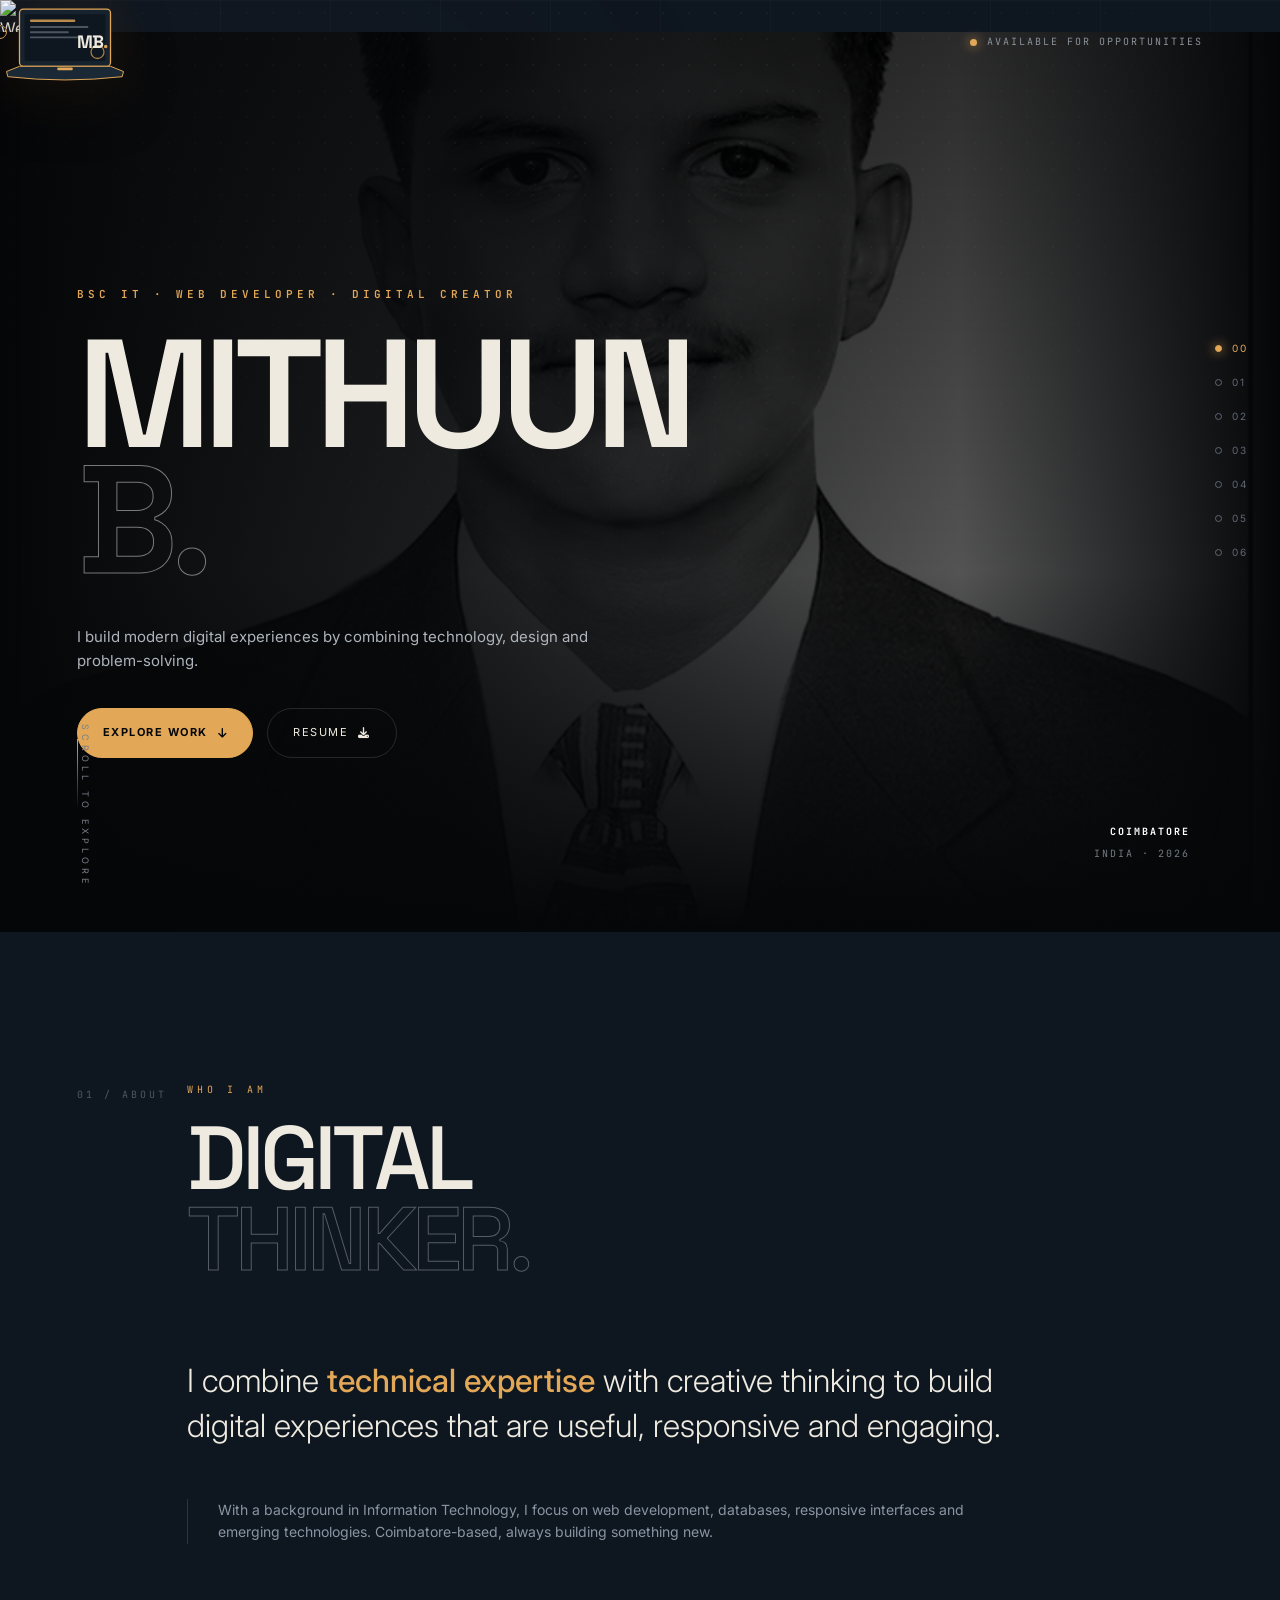
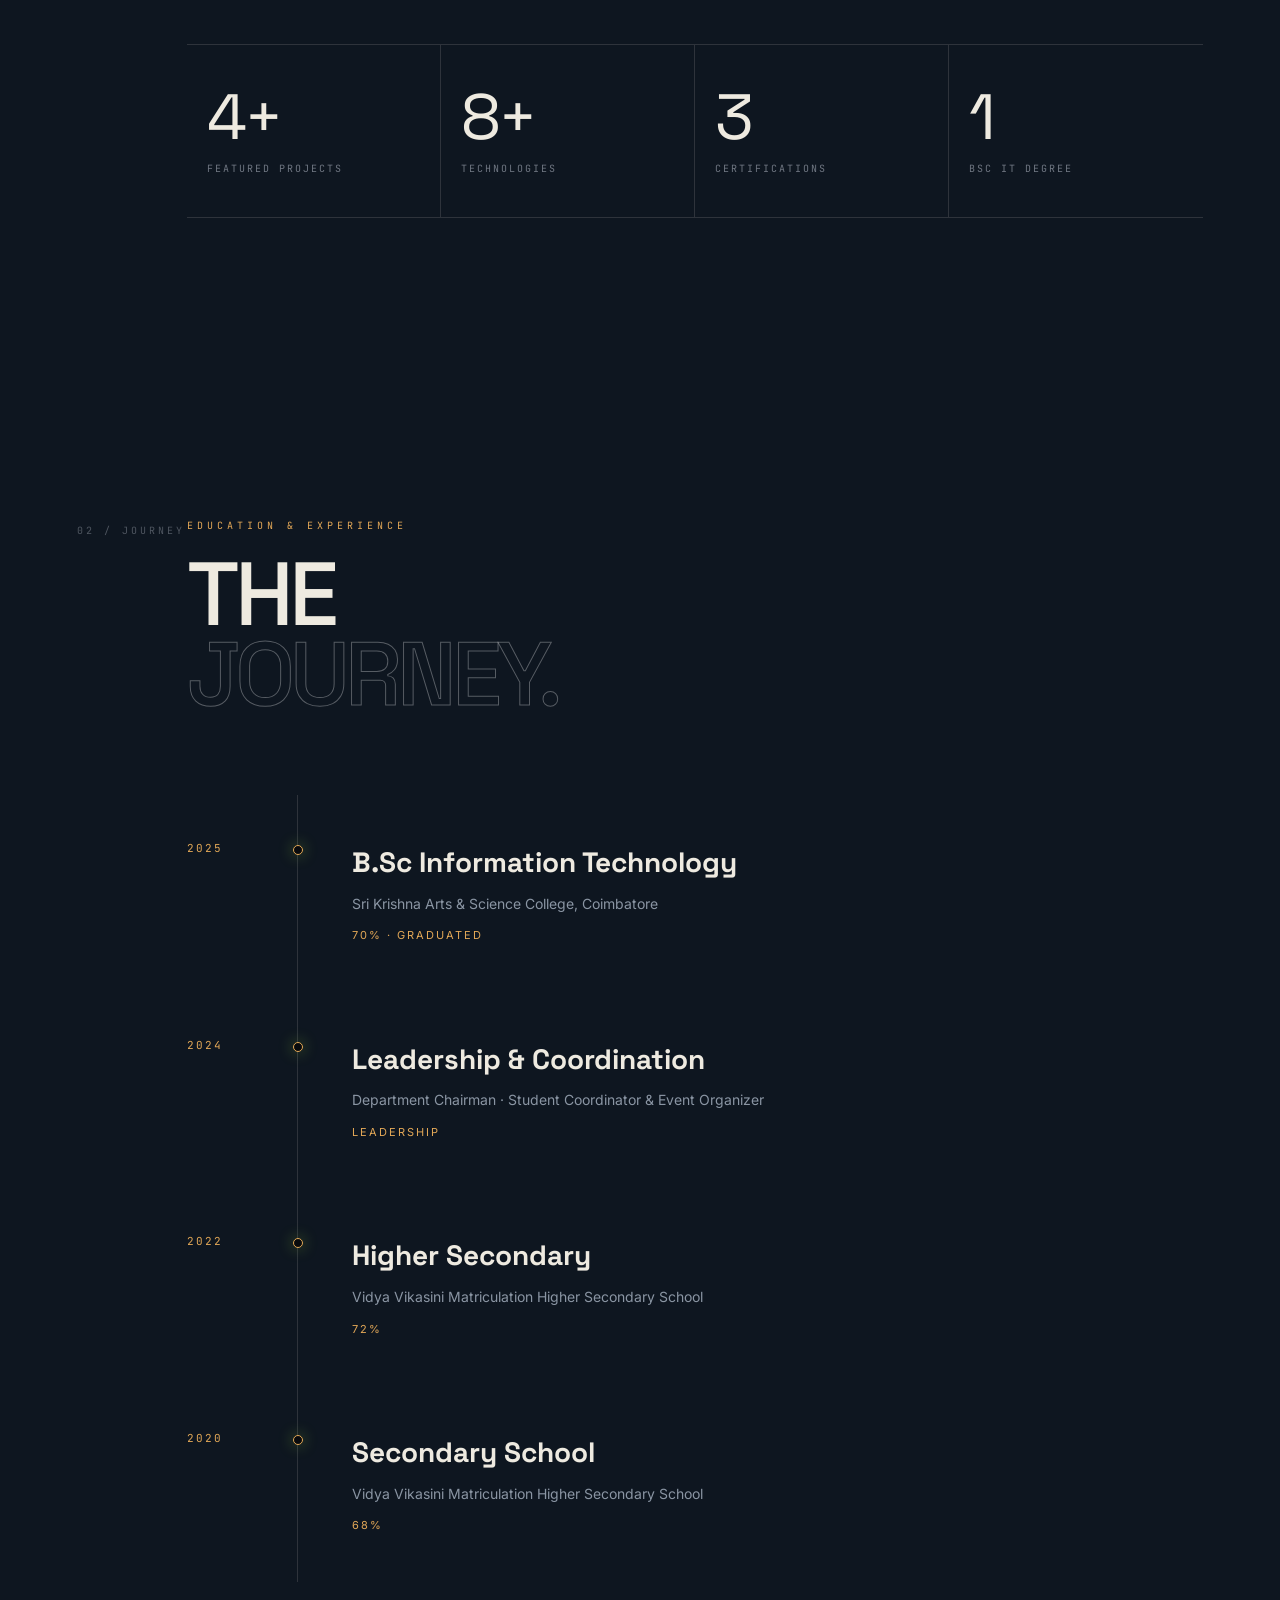
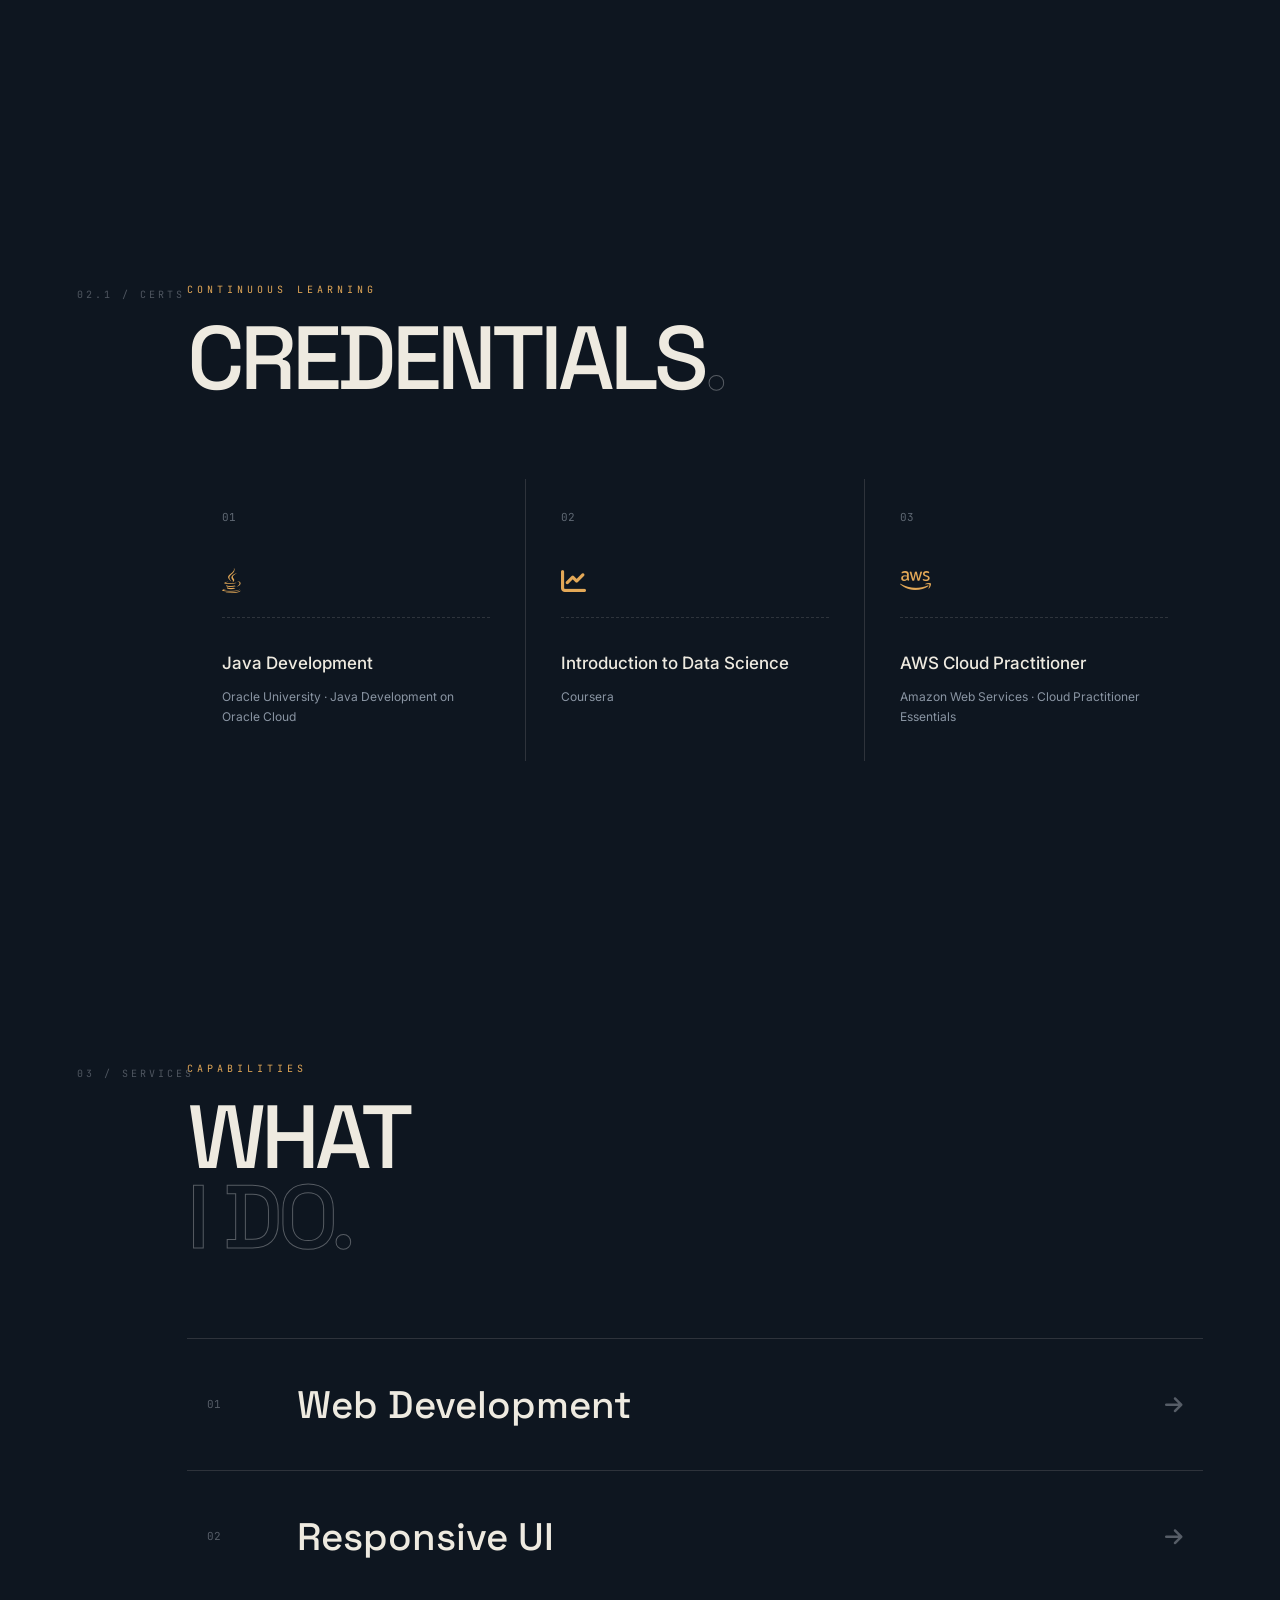
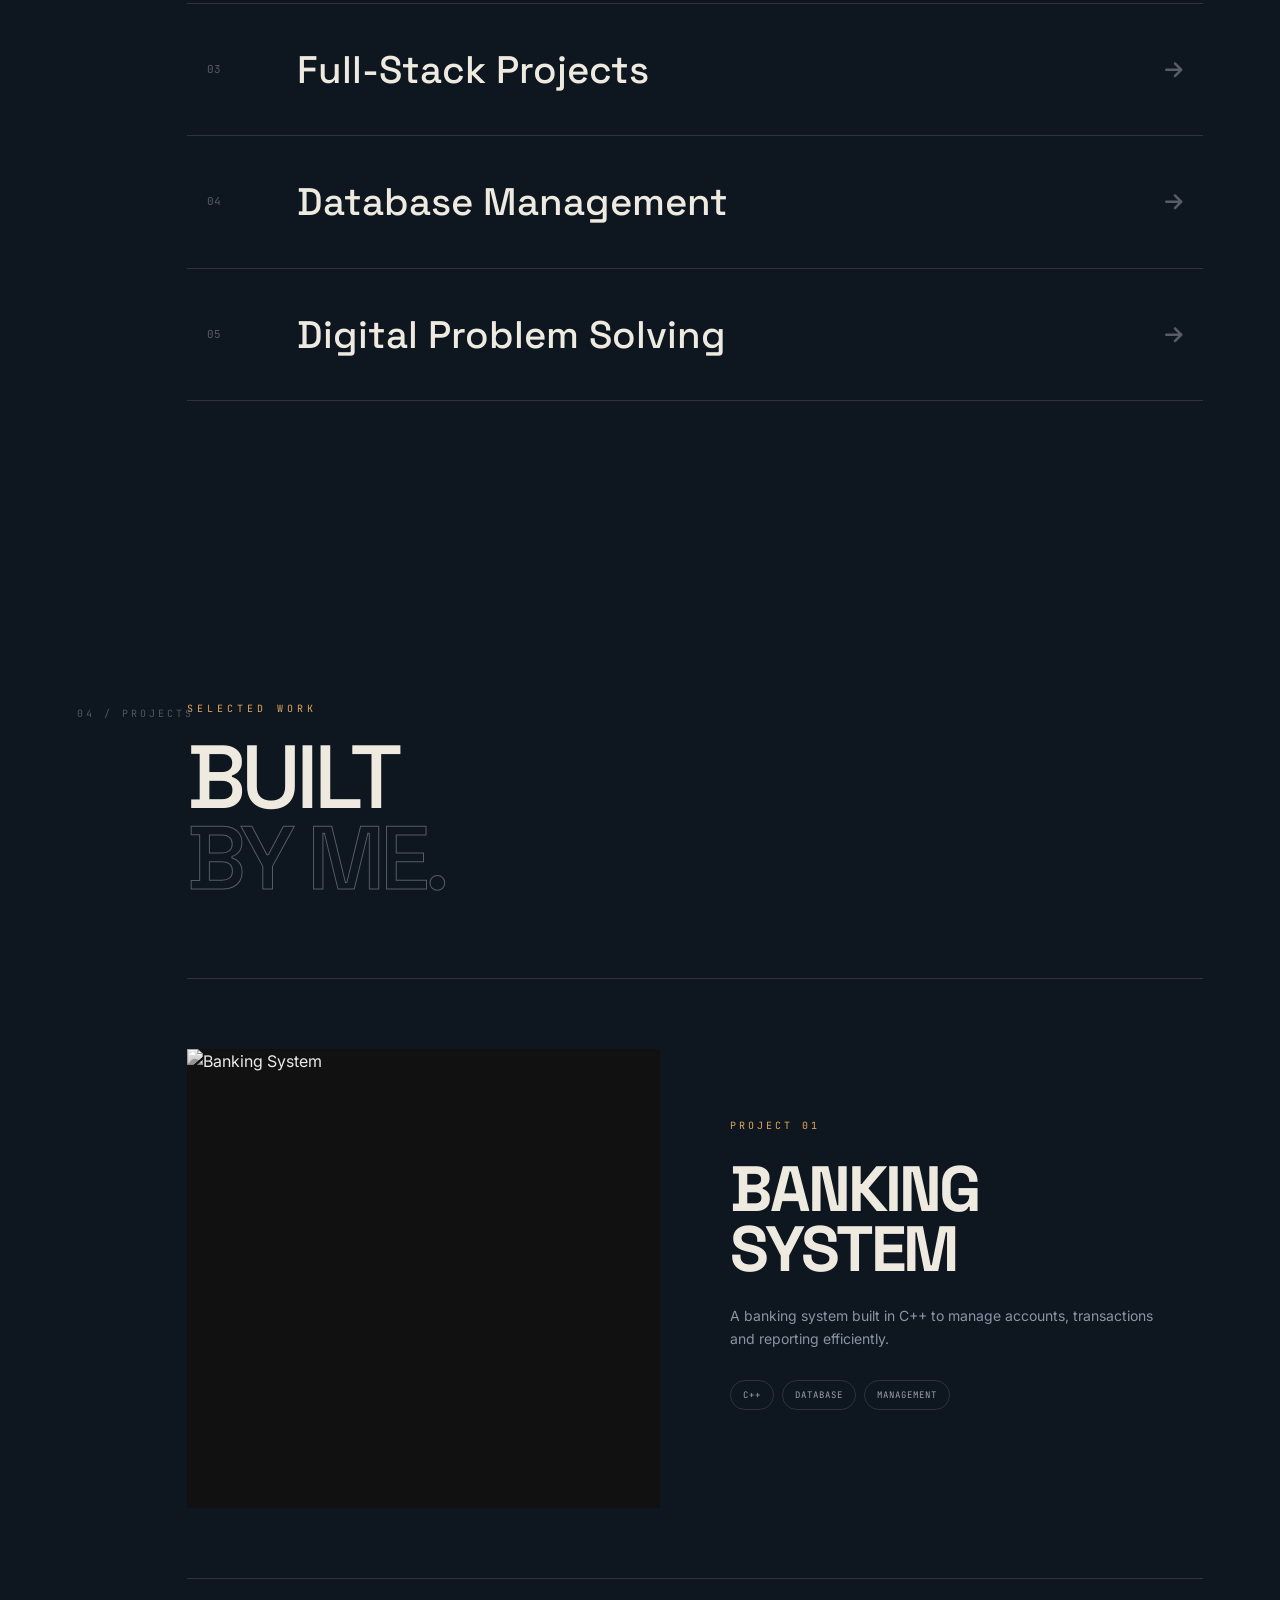
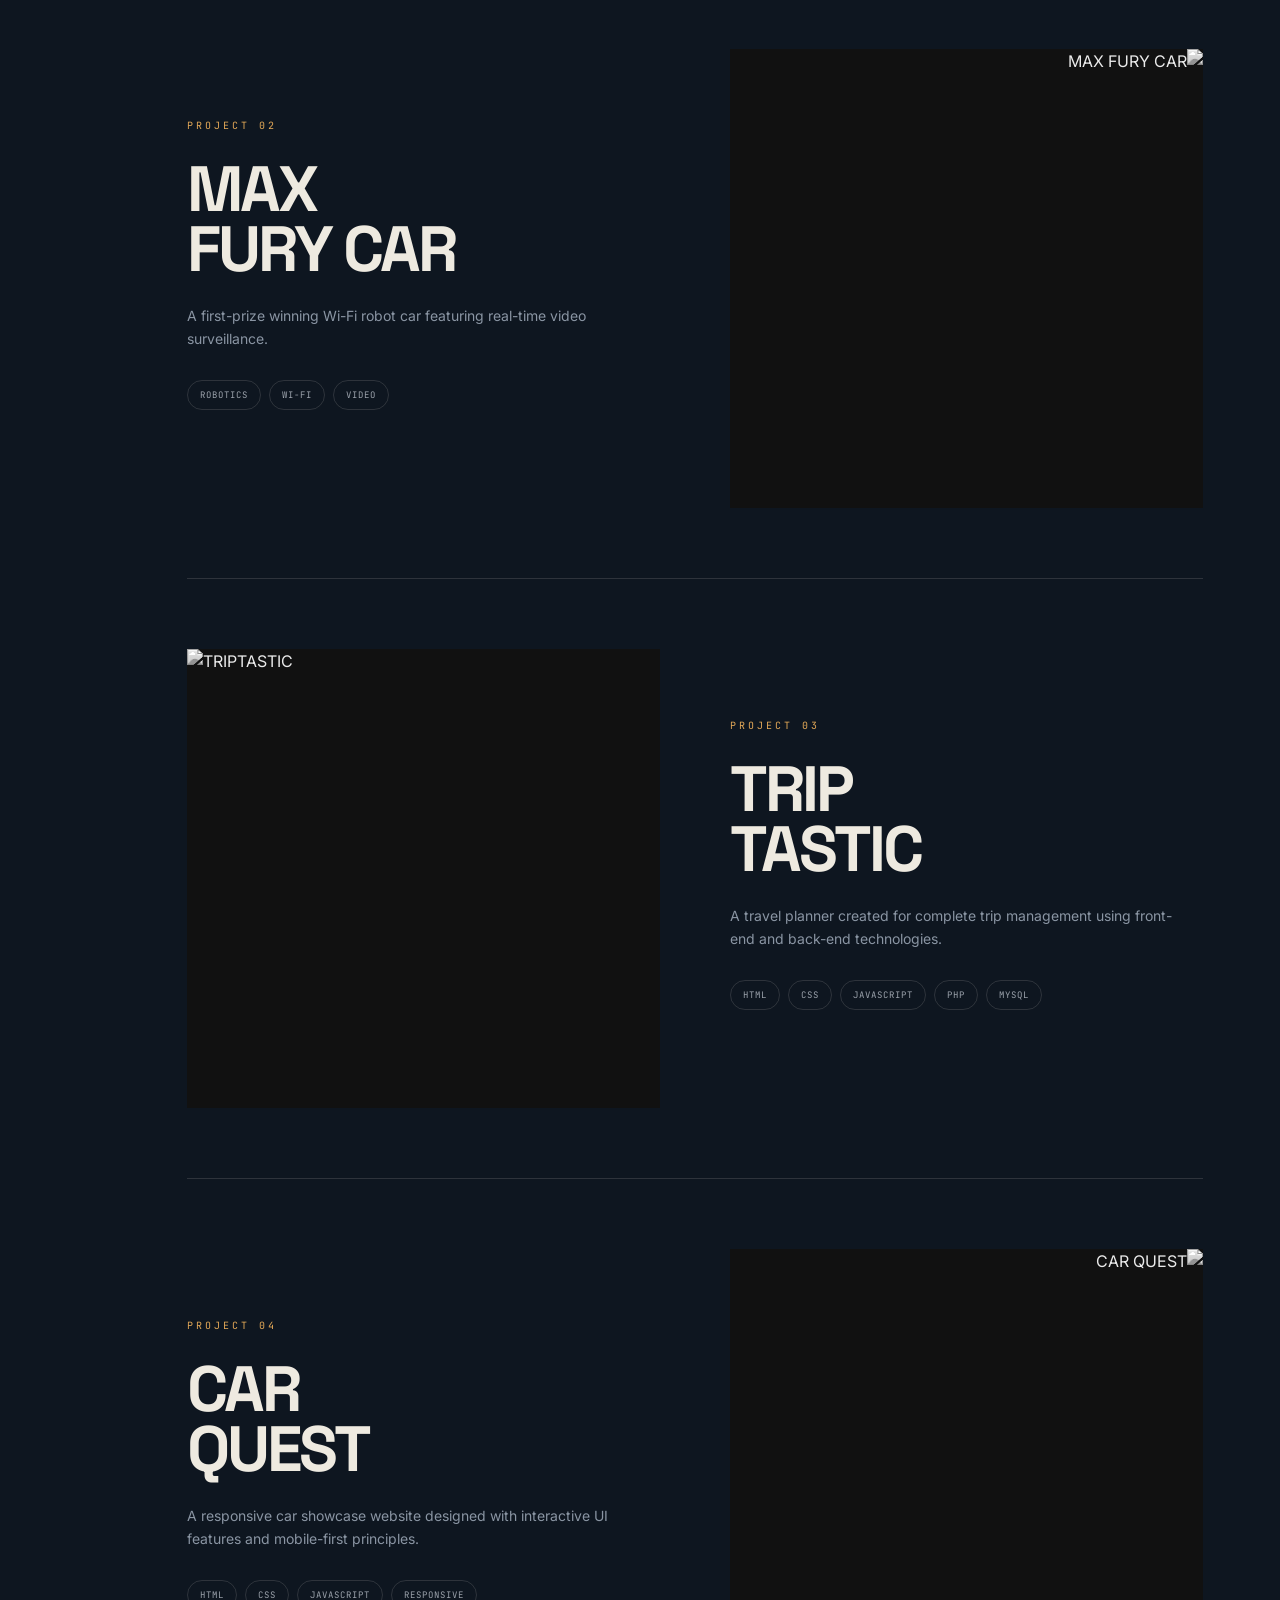
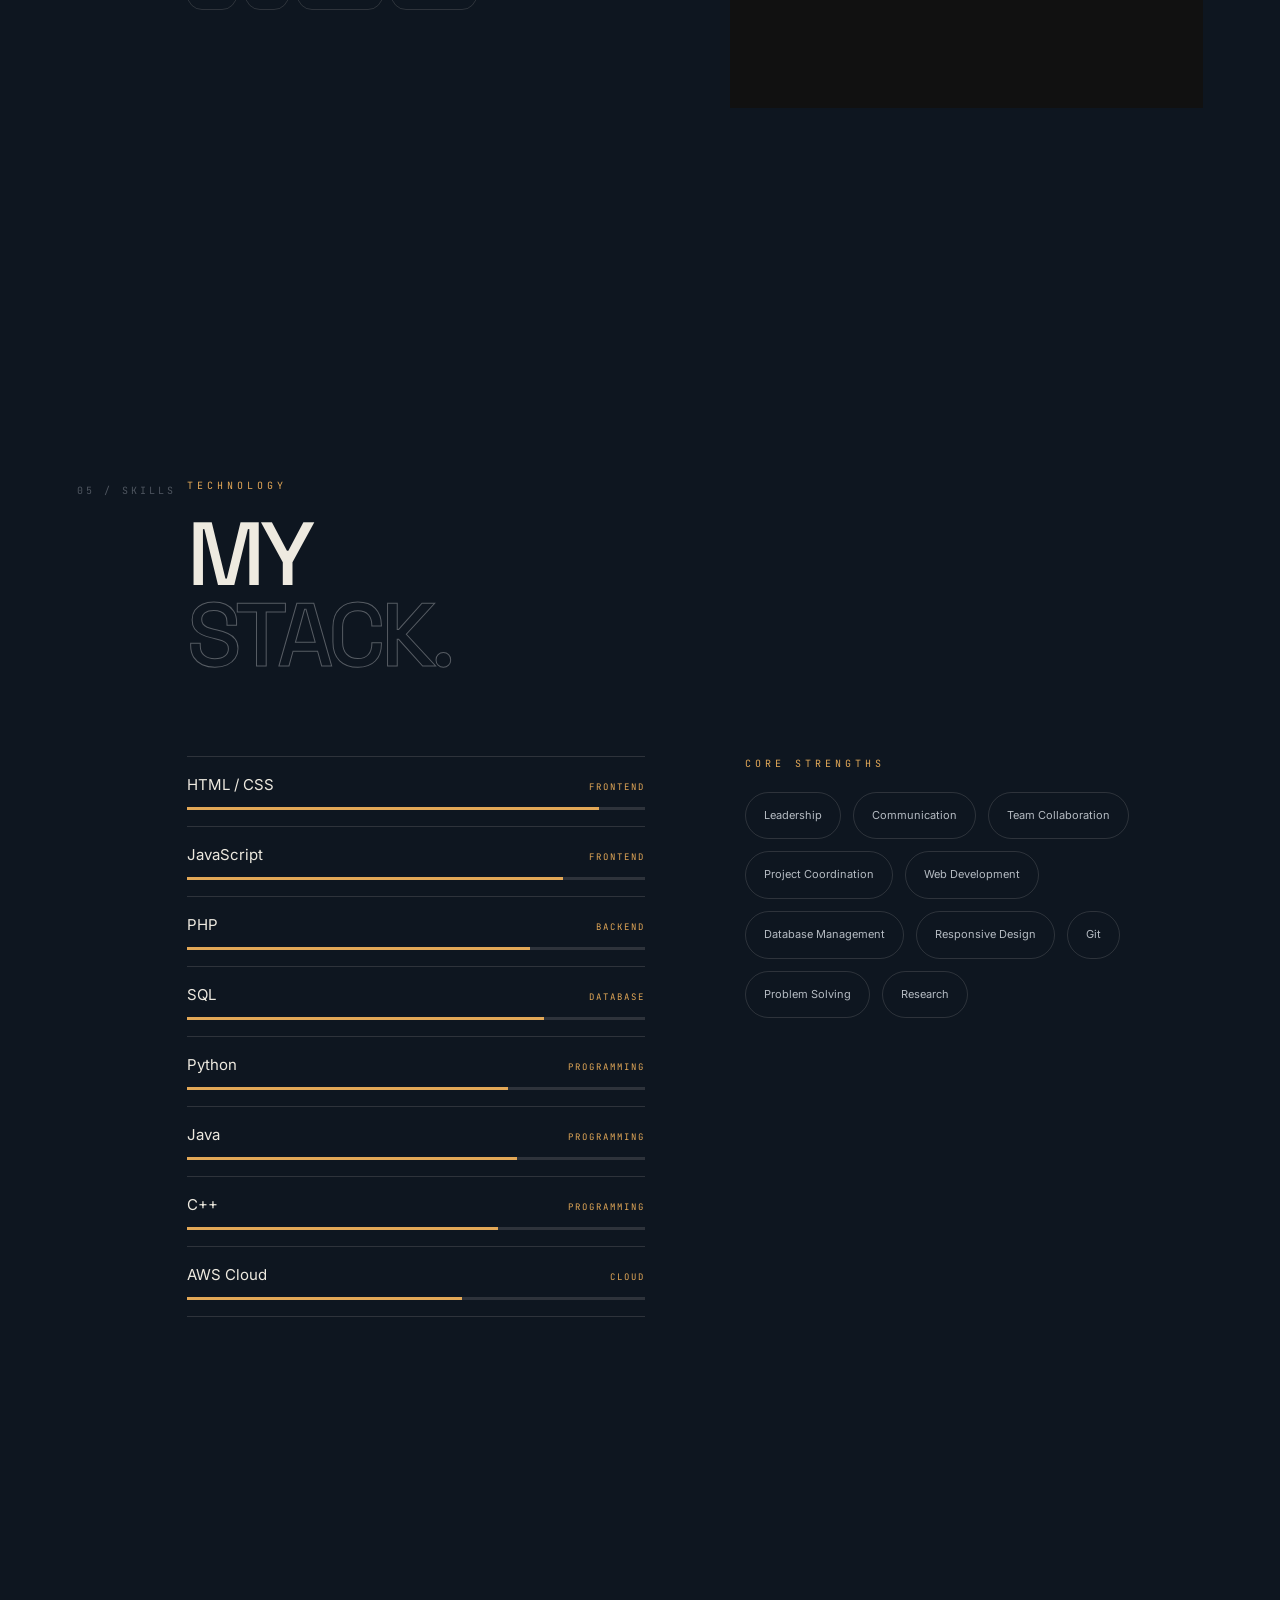
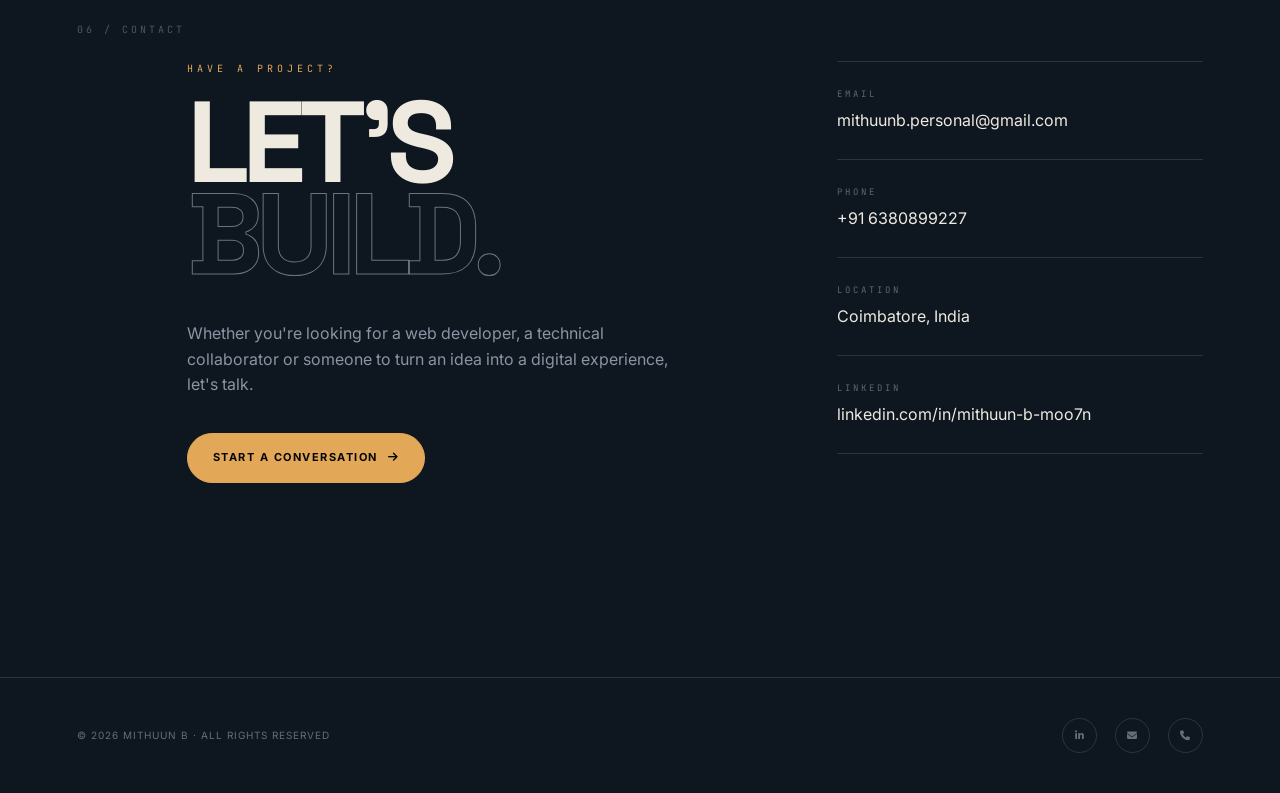
==== commit e8979981: "Update index.html" ====
--- a/index.html
+++ b/index.html
@@ -5,7 +5,10 @@
 <meta name="viewport" content="width=device-width, initial-scale=1.0">
 
 <title>Mithuun B | Digital Portfolio</title>
-
+<!-- WEBSITE LOGO / ICON IN NAVBAR -->
+    <header>
+        <img src="icon.png" alt="Website Icon" width="32" height="32">
+    </header>
 <!-- Google Fonts -->
 <link rel="preconnect" href="https://fonts.googleapis.com">
 <link rel="preconnect" href="https://fonts.gstatic.com" crossorigin>
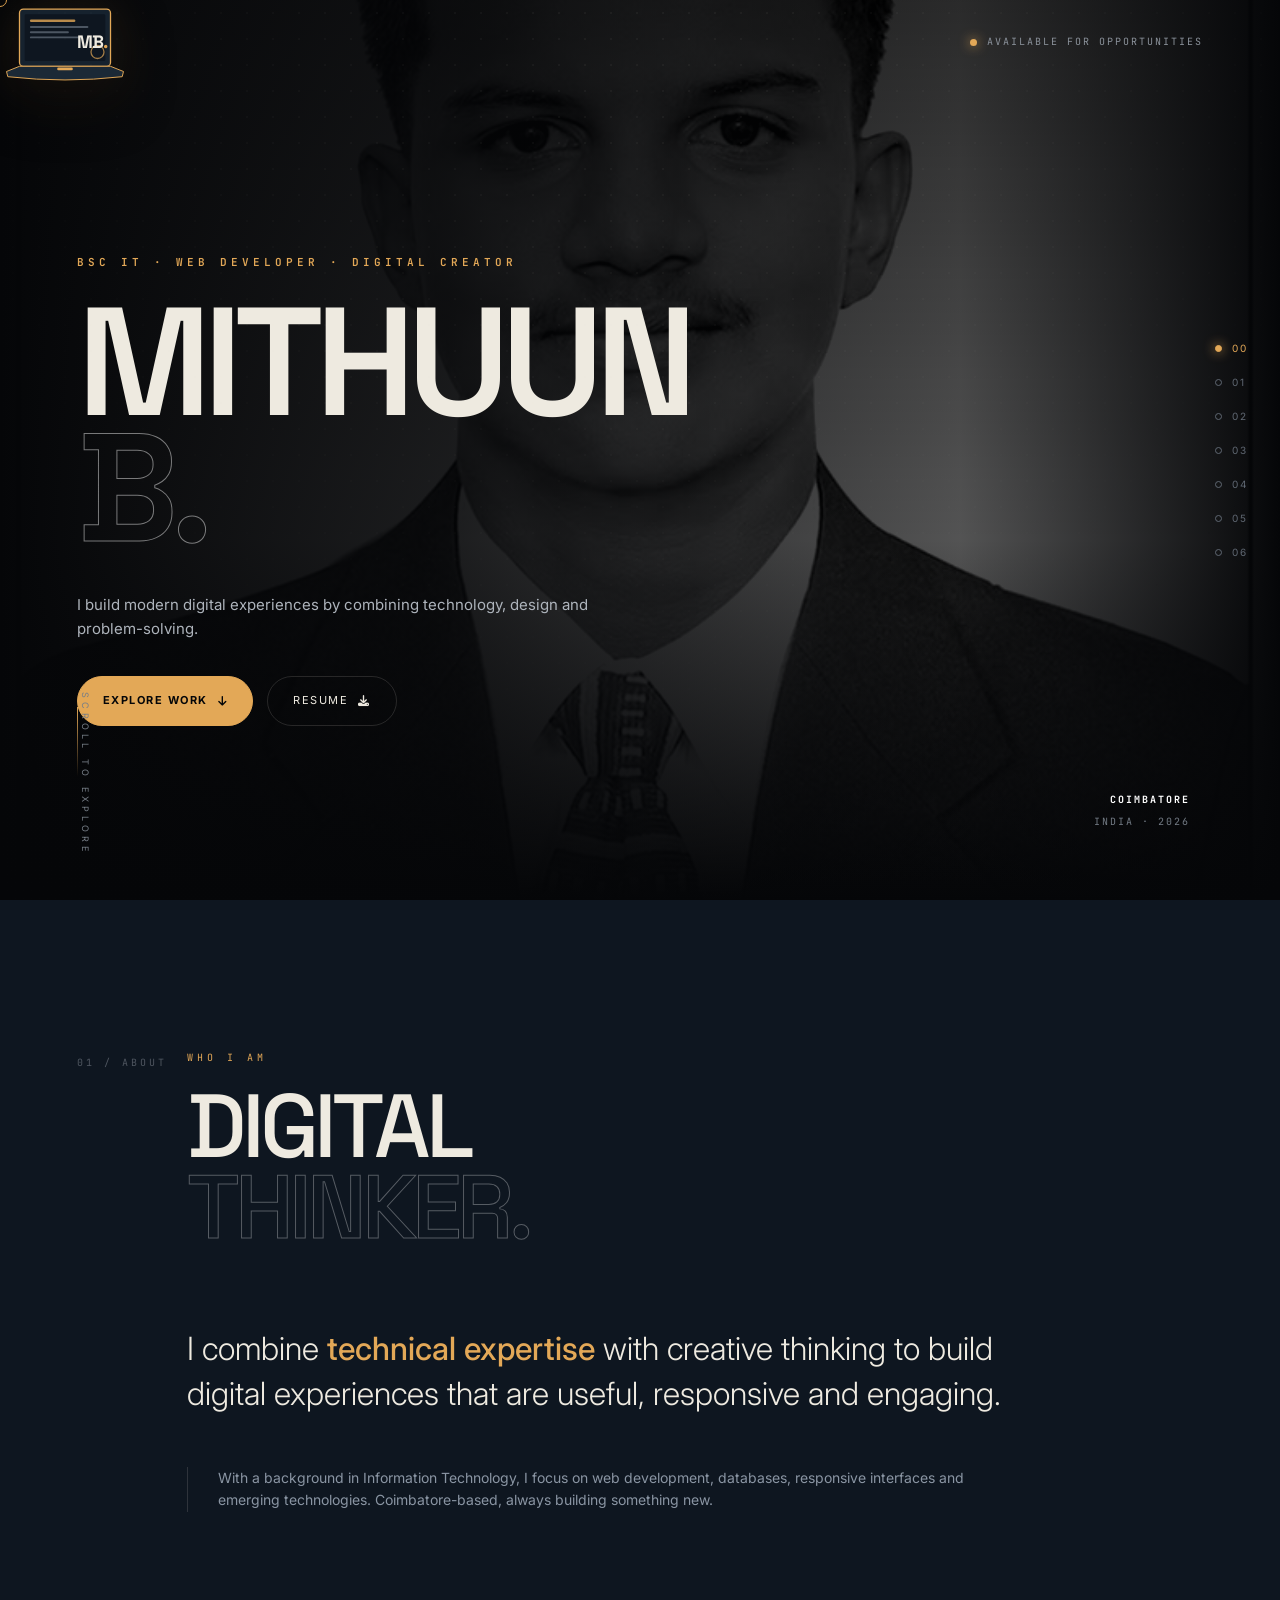
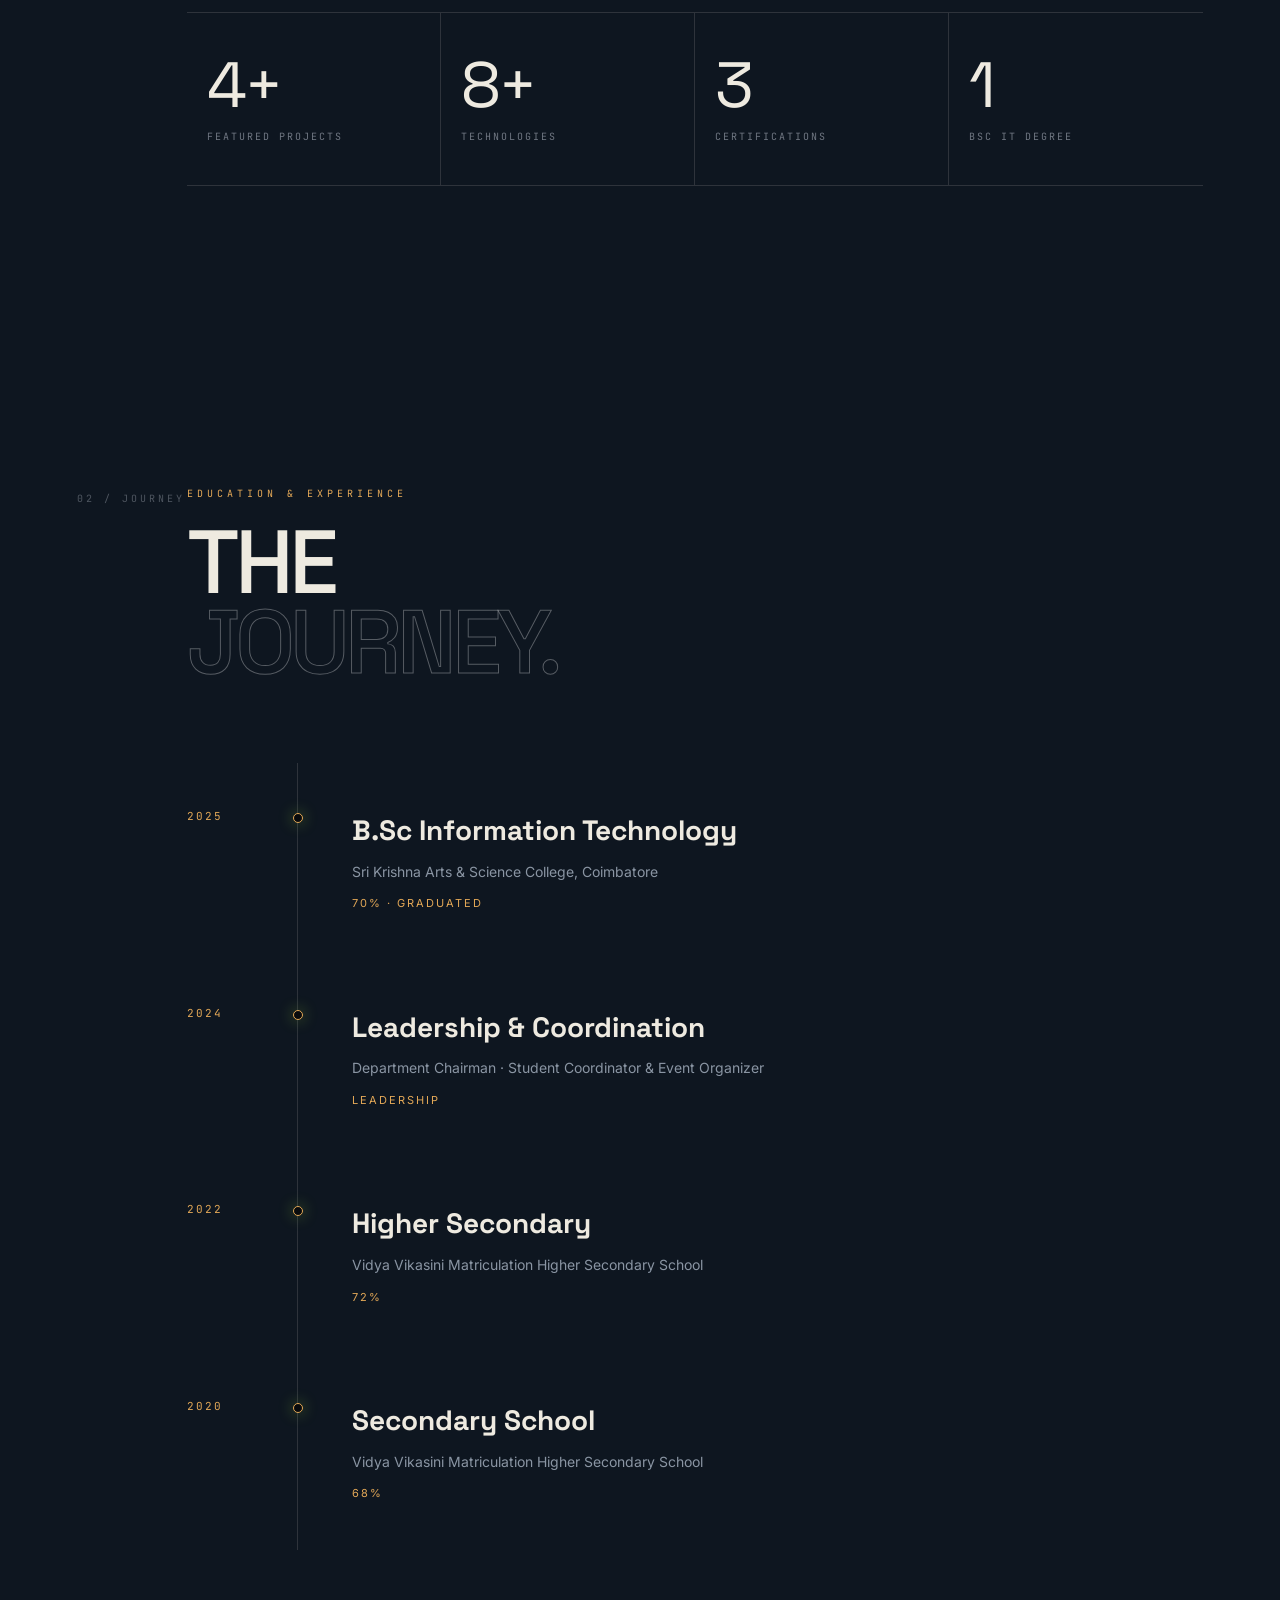
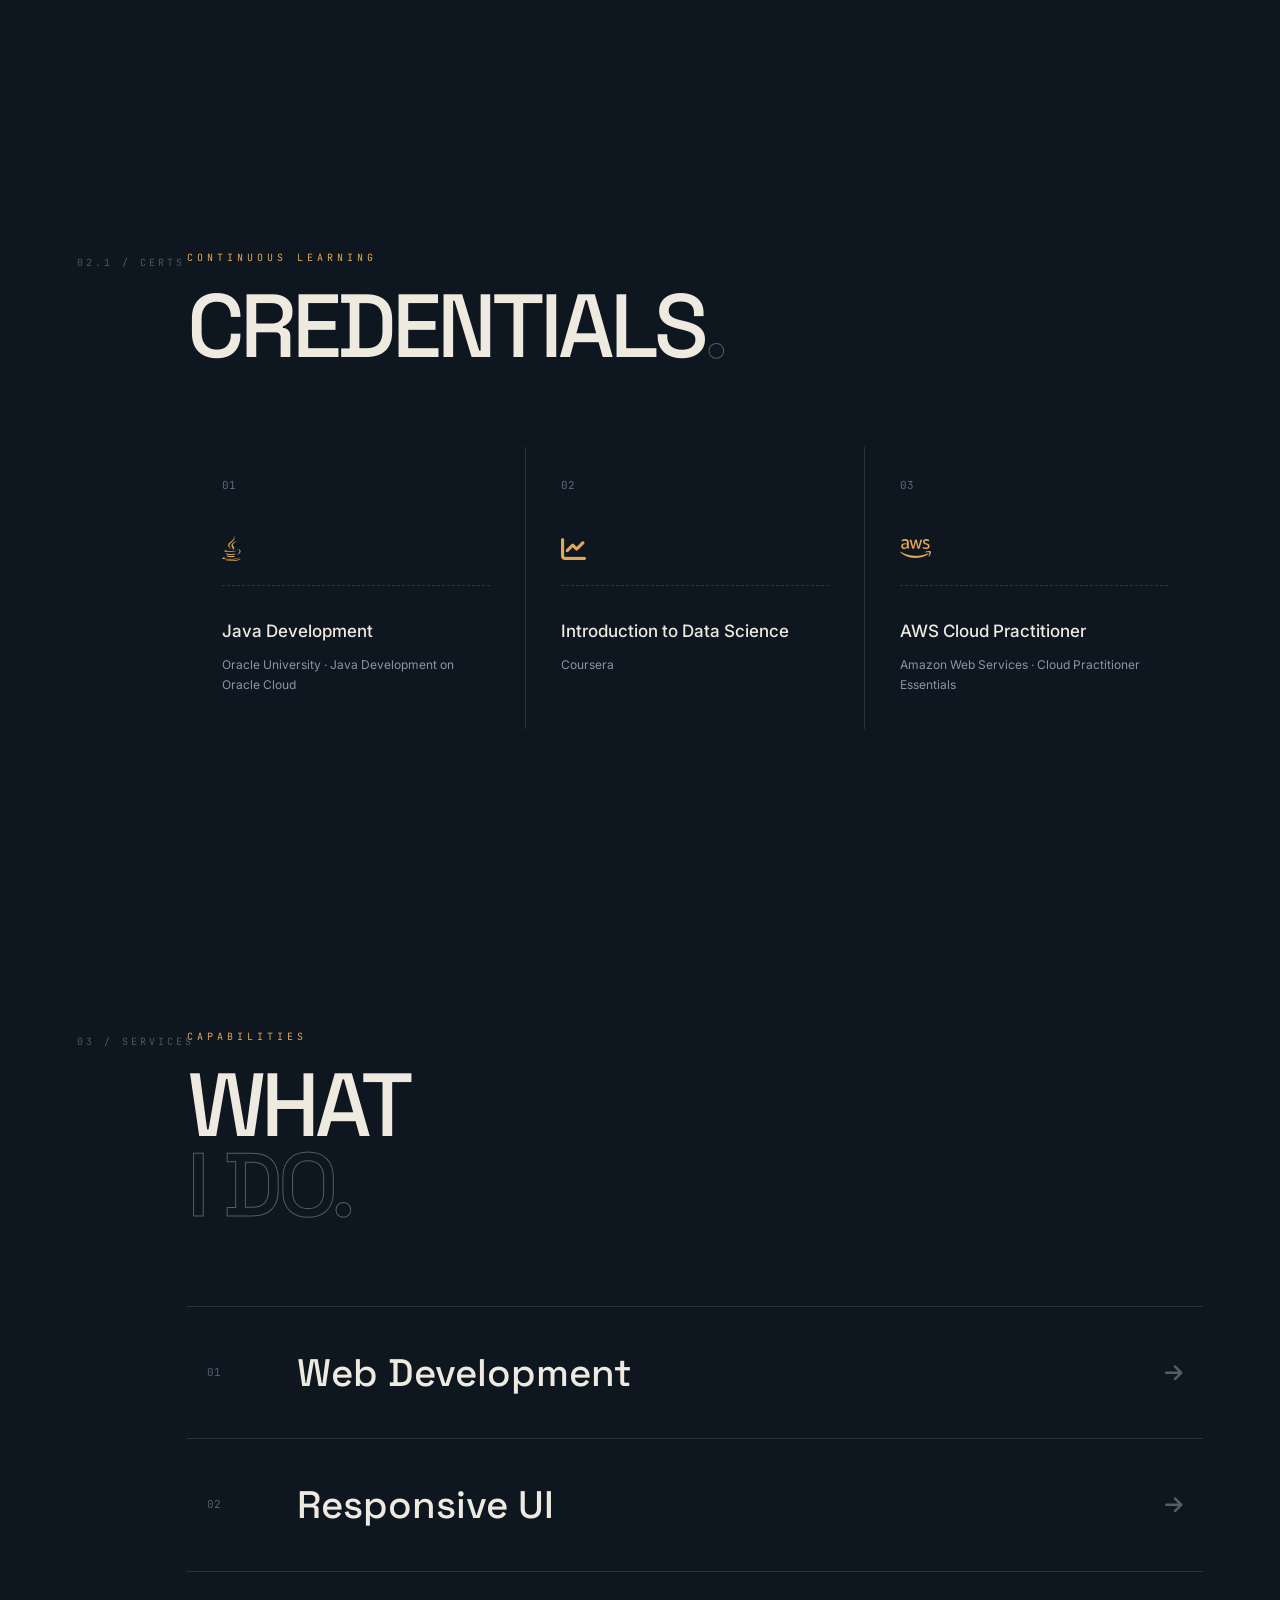
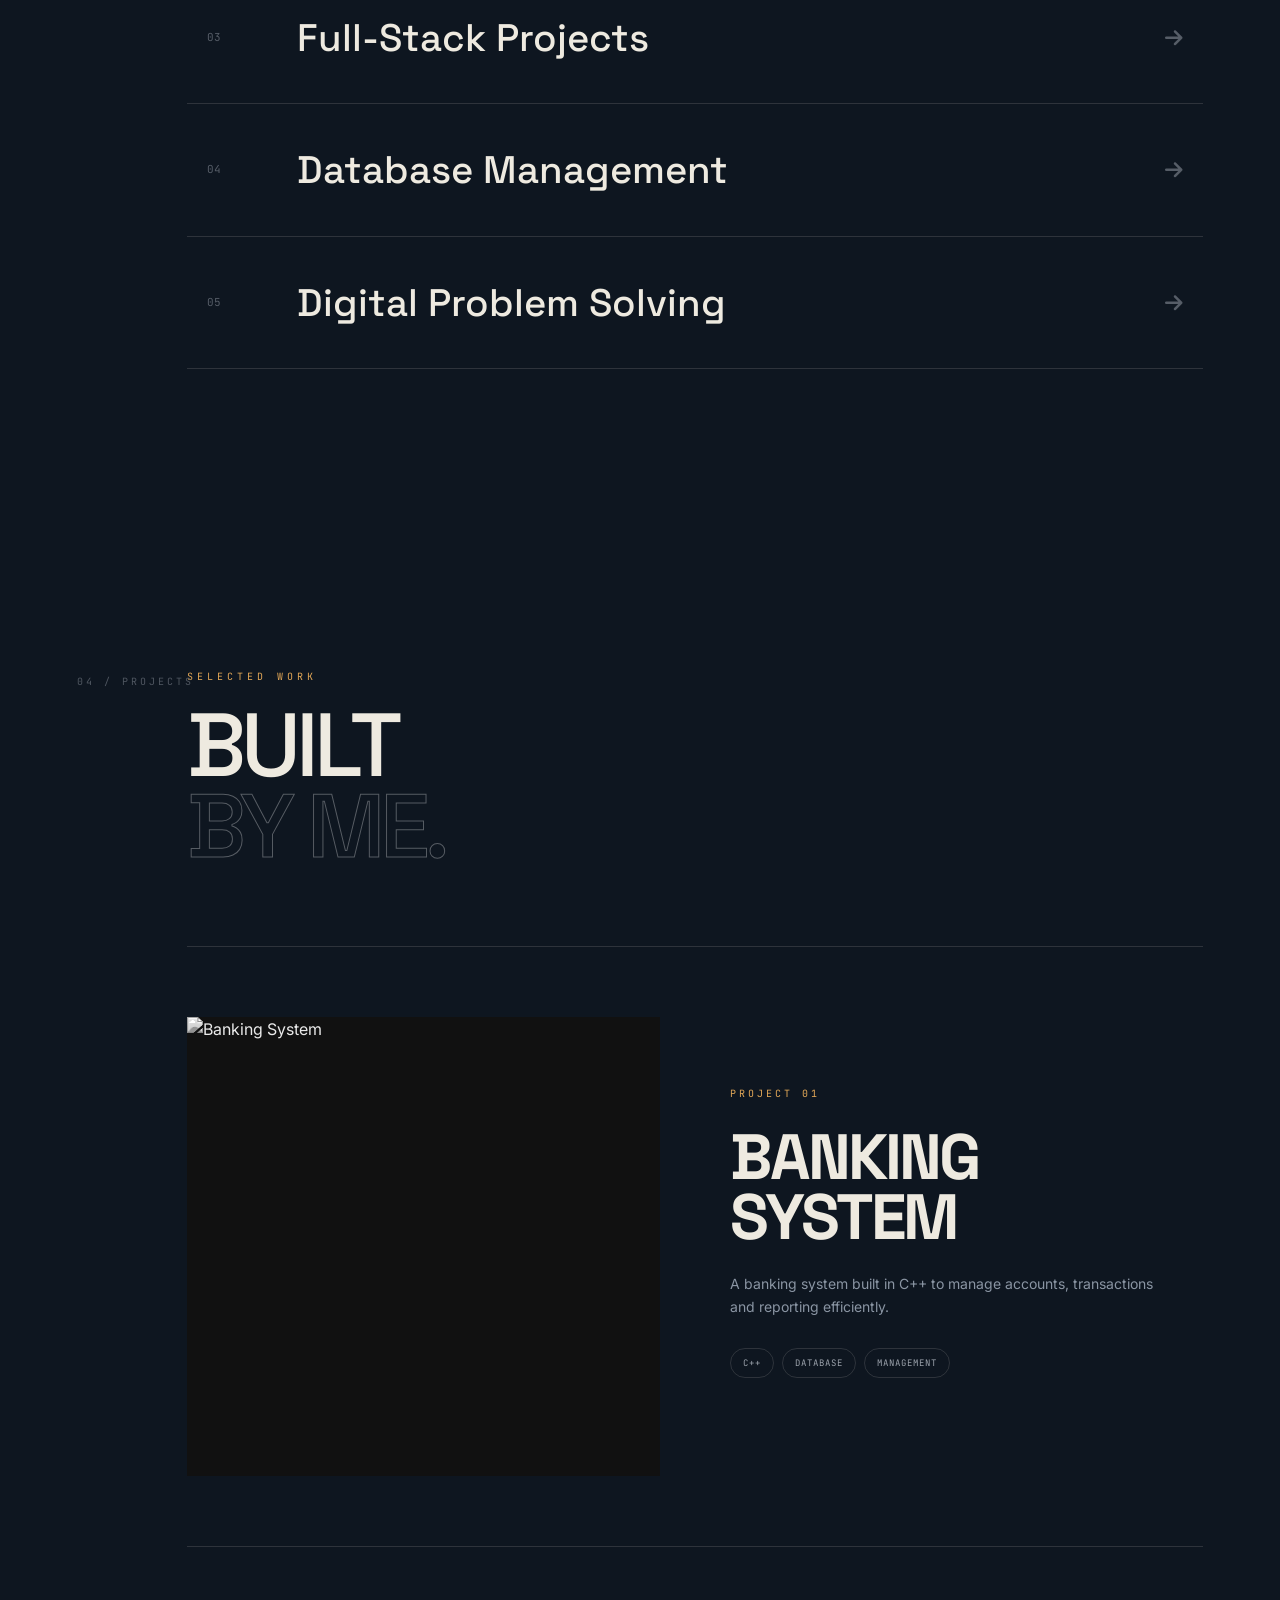
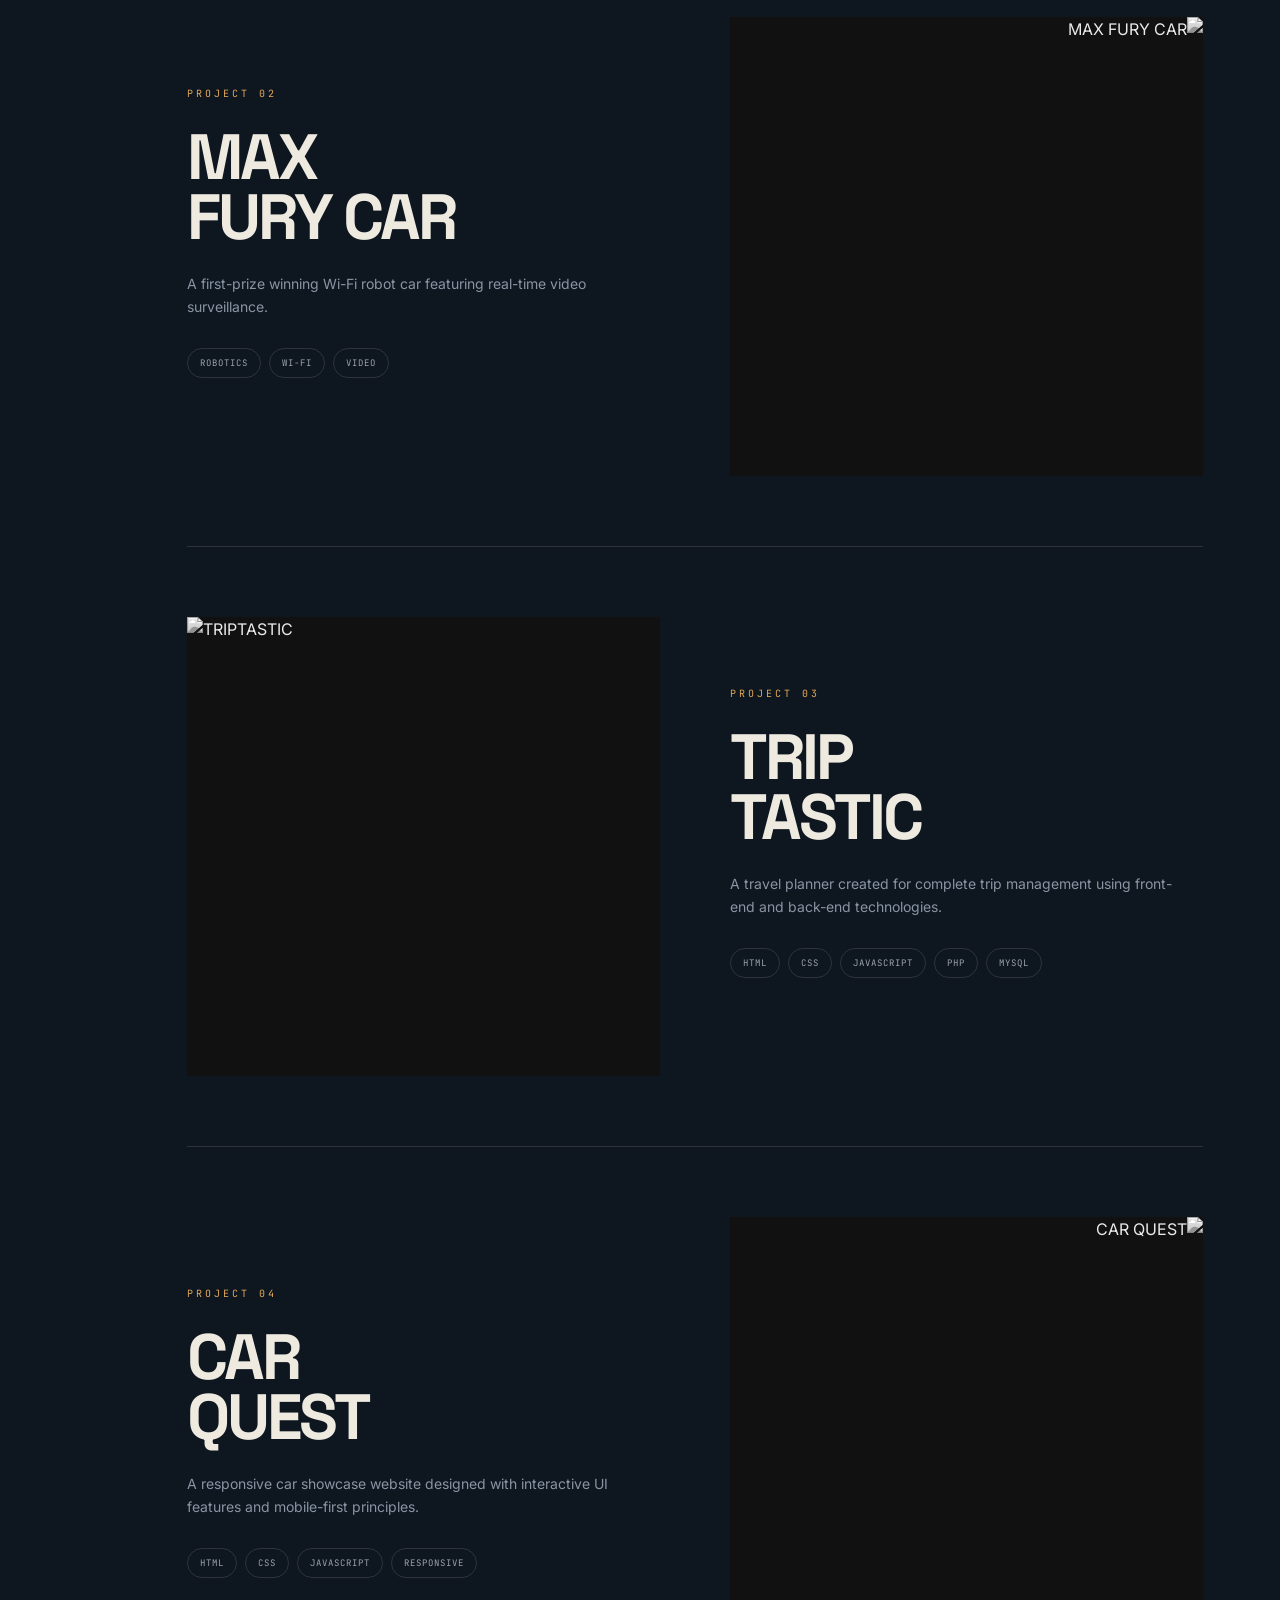
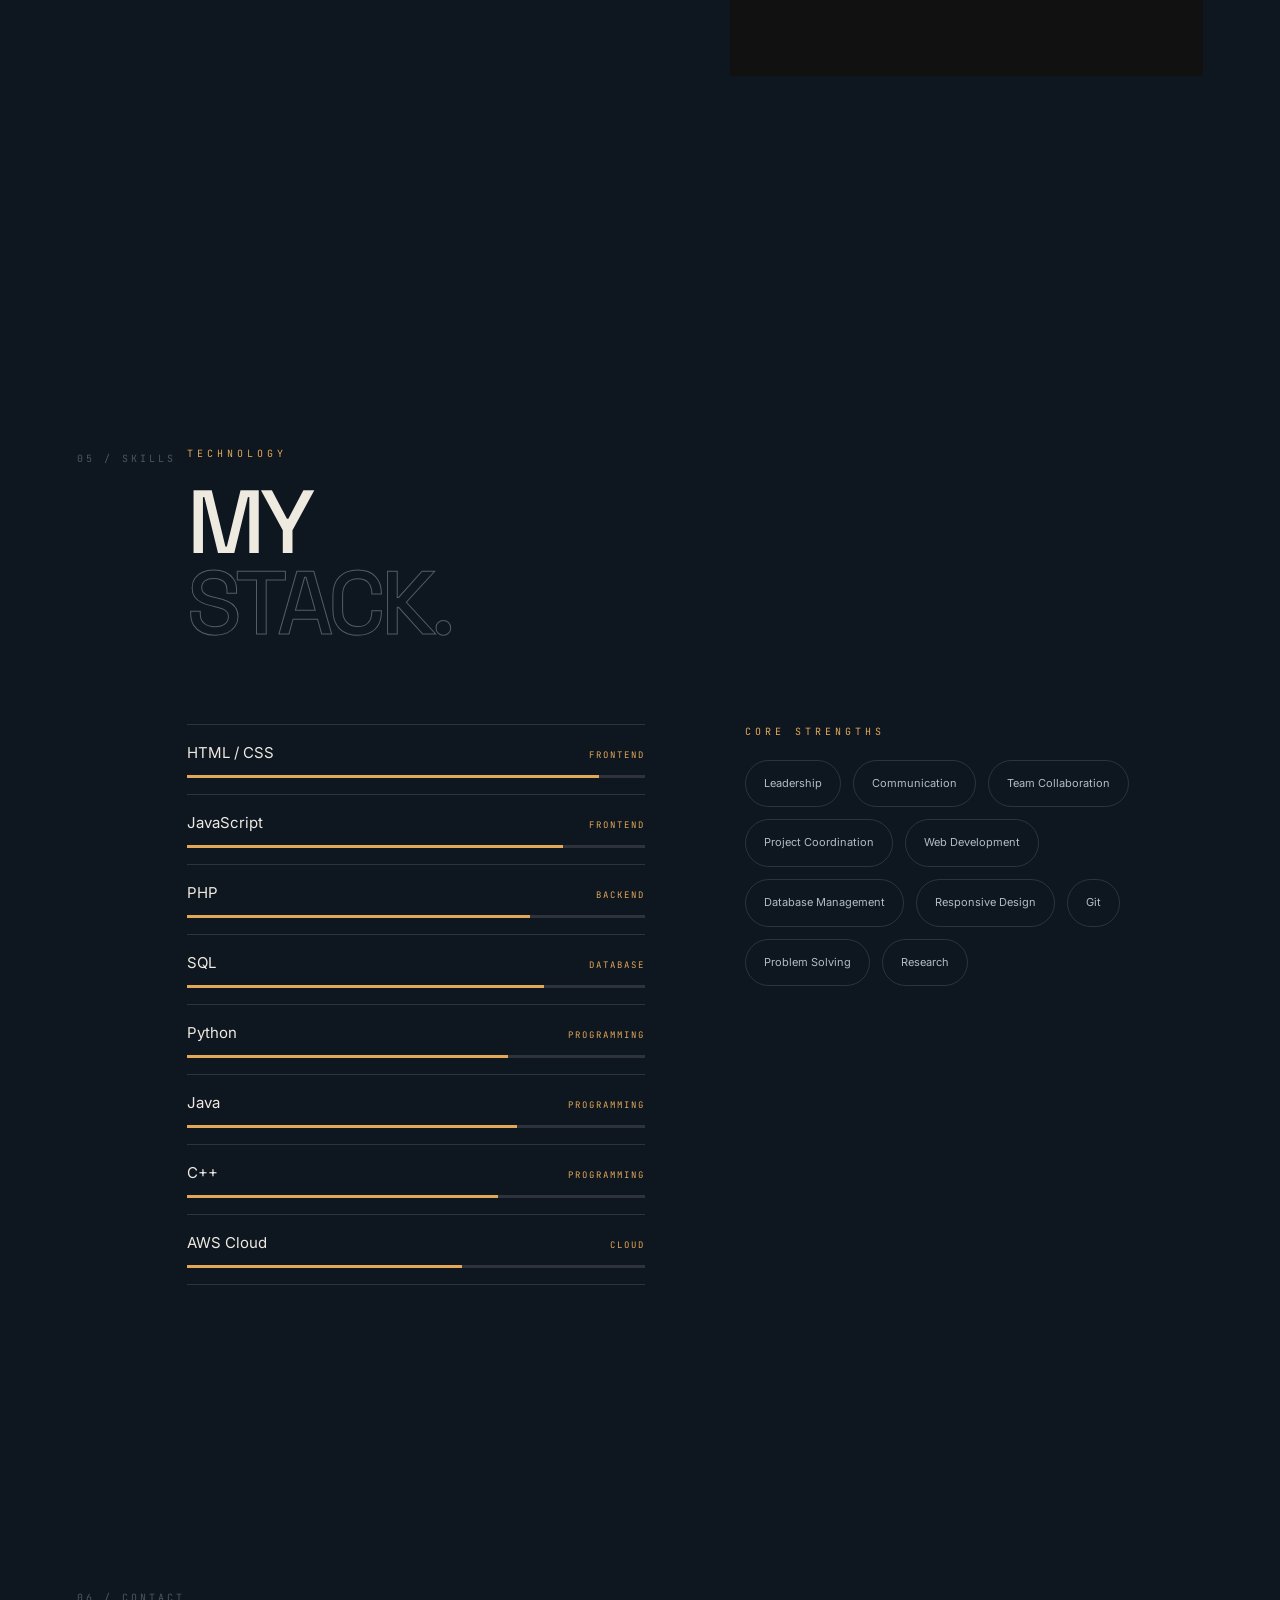
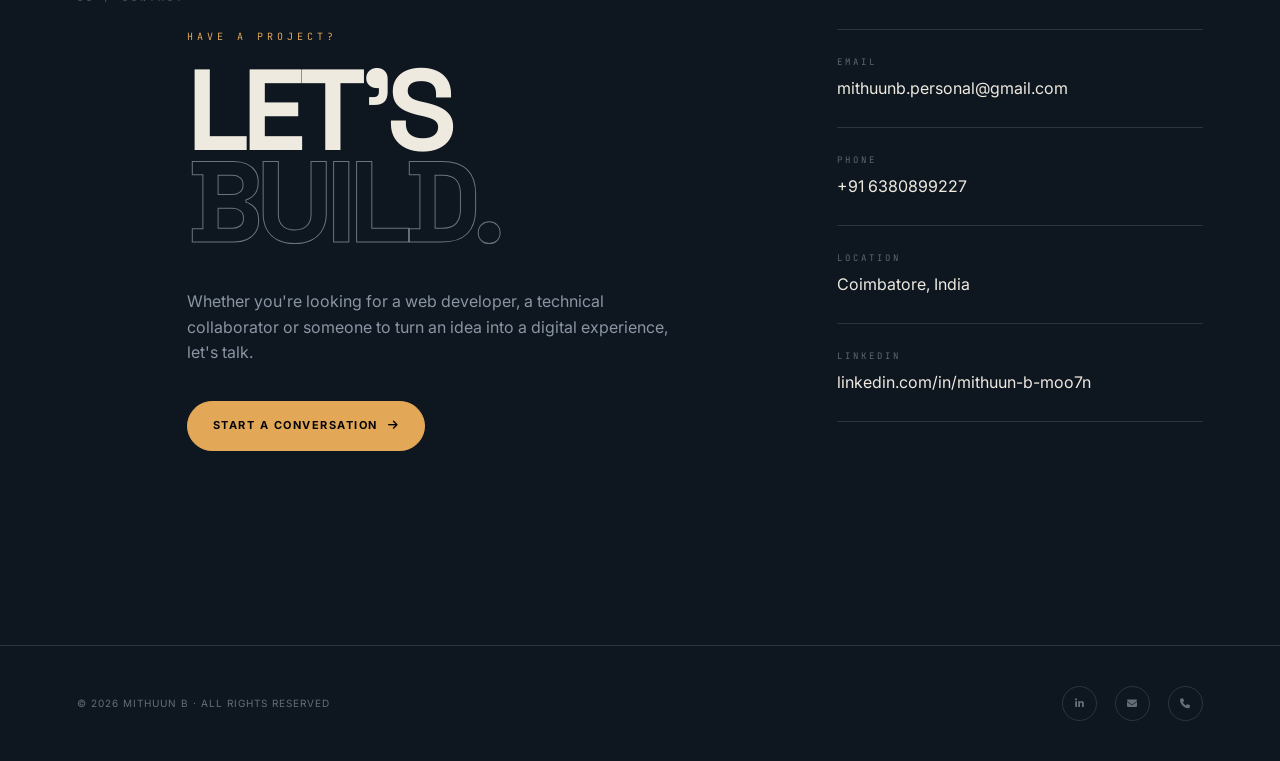
==== commit 44d16c44: "Update index.html" ====
--- a/index.html
+++ b/index.html
@@ -5,11 +5,9 @@
 <meta name="viewport" content="width=device-width, initial-scale=1.0">
 
 <title>Mithuun B | Digital Portfolio</title>
-<!-- WEBSITE LOGO / ICON IN NAVBAR -->
-    <header>
-        <img src="icon.png" alt="Website Icon" width="32" height="32">
-    </header>
+
 <!-- Google Fonts -->
+       <link rel="icon" type="image/png" href="/icon.png?v=3">
 <link rel="preconnect" href="https://fonts.googleapis.com">
 <link rel="preconnect" href="https://fonts.gstatic.com" crossorigin>
 
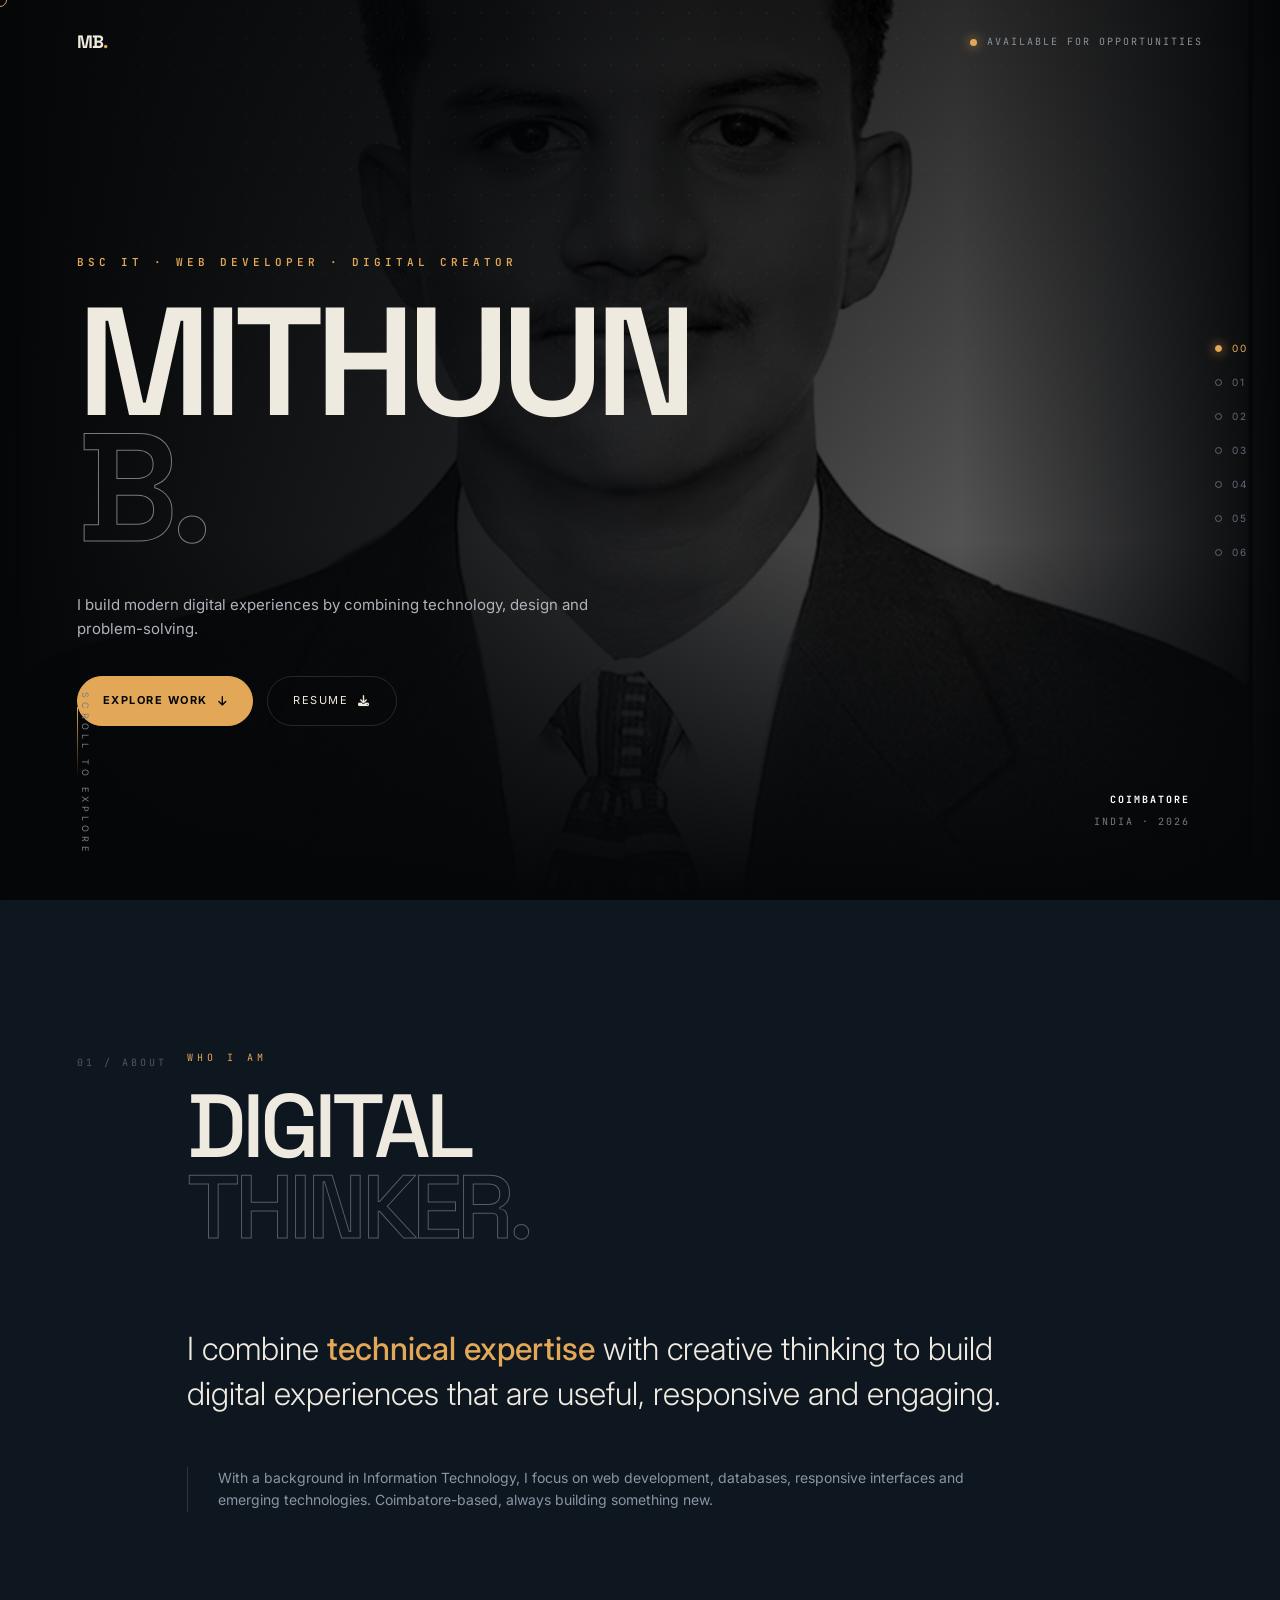
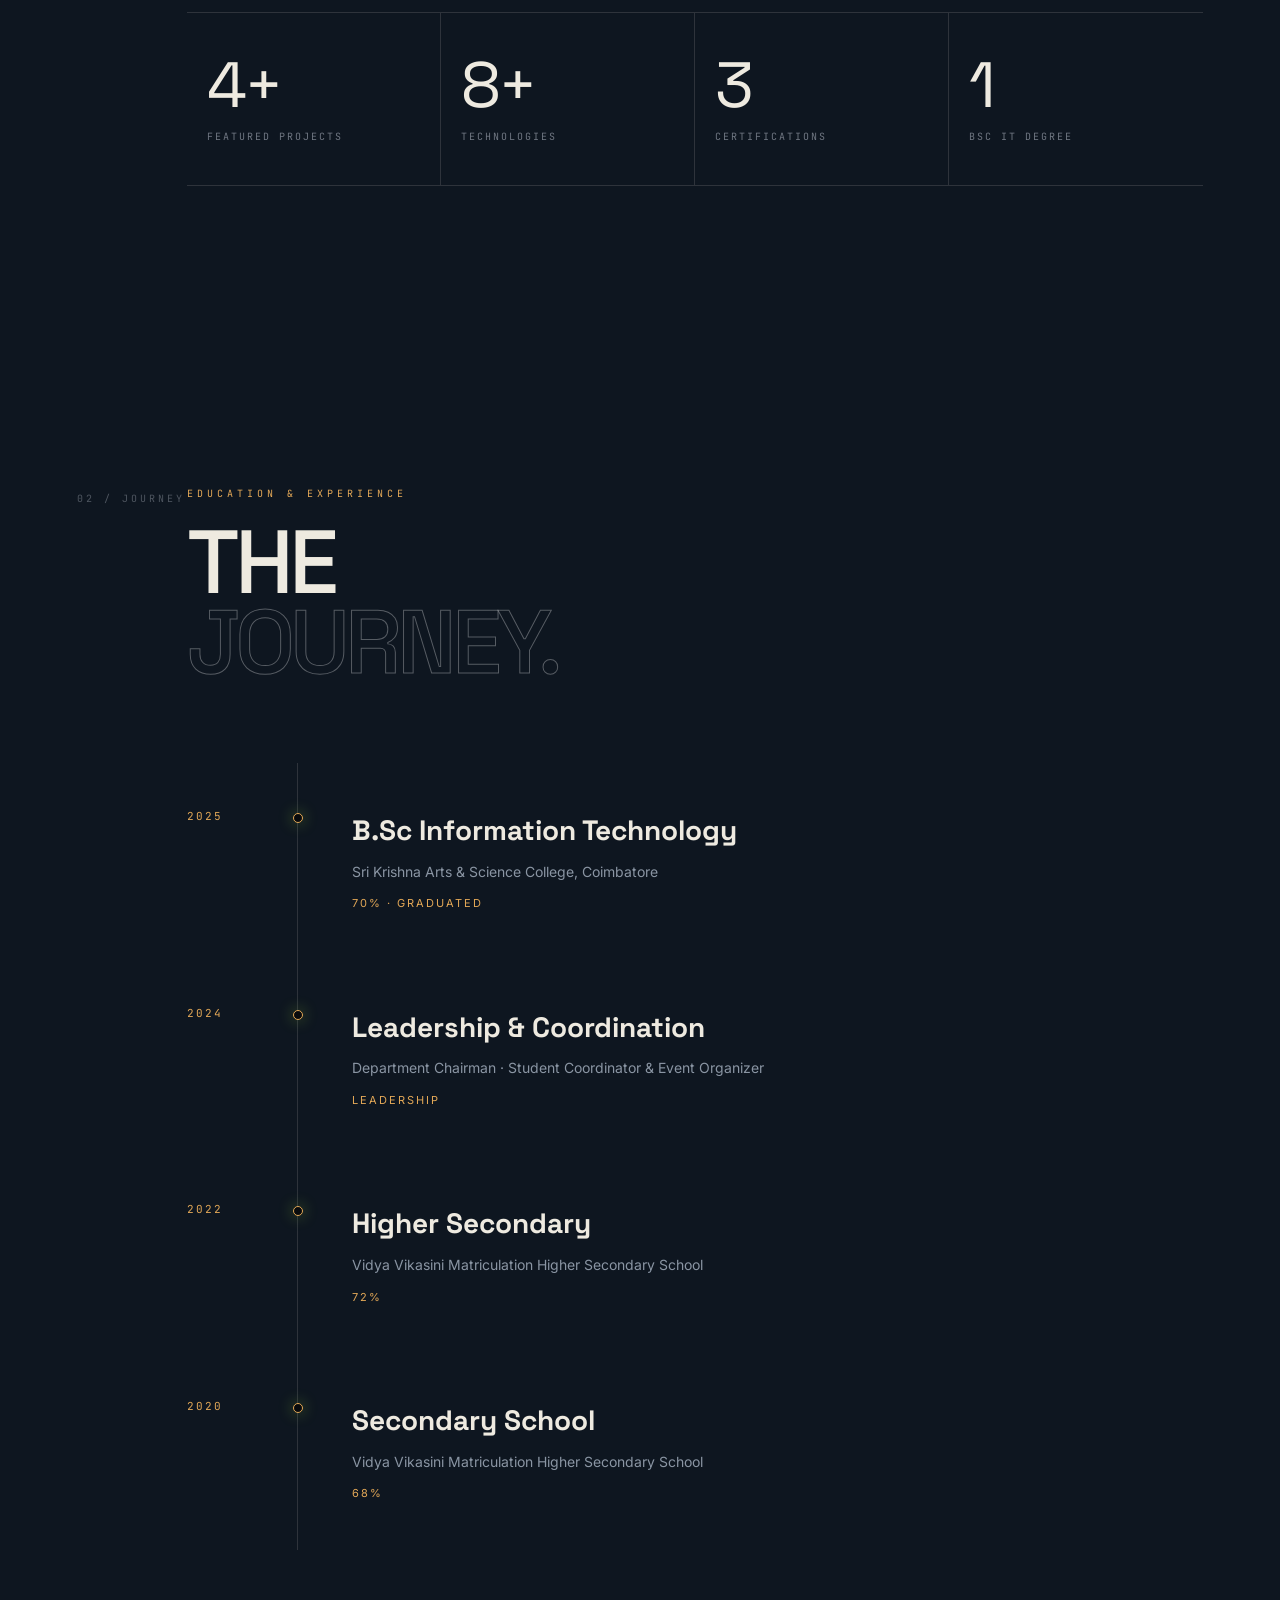
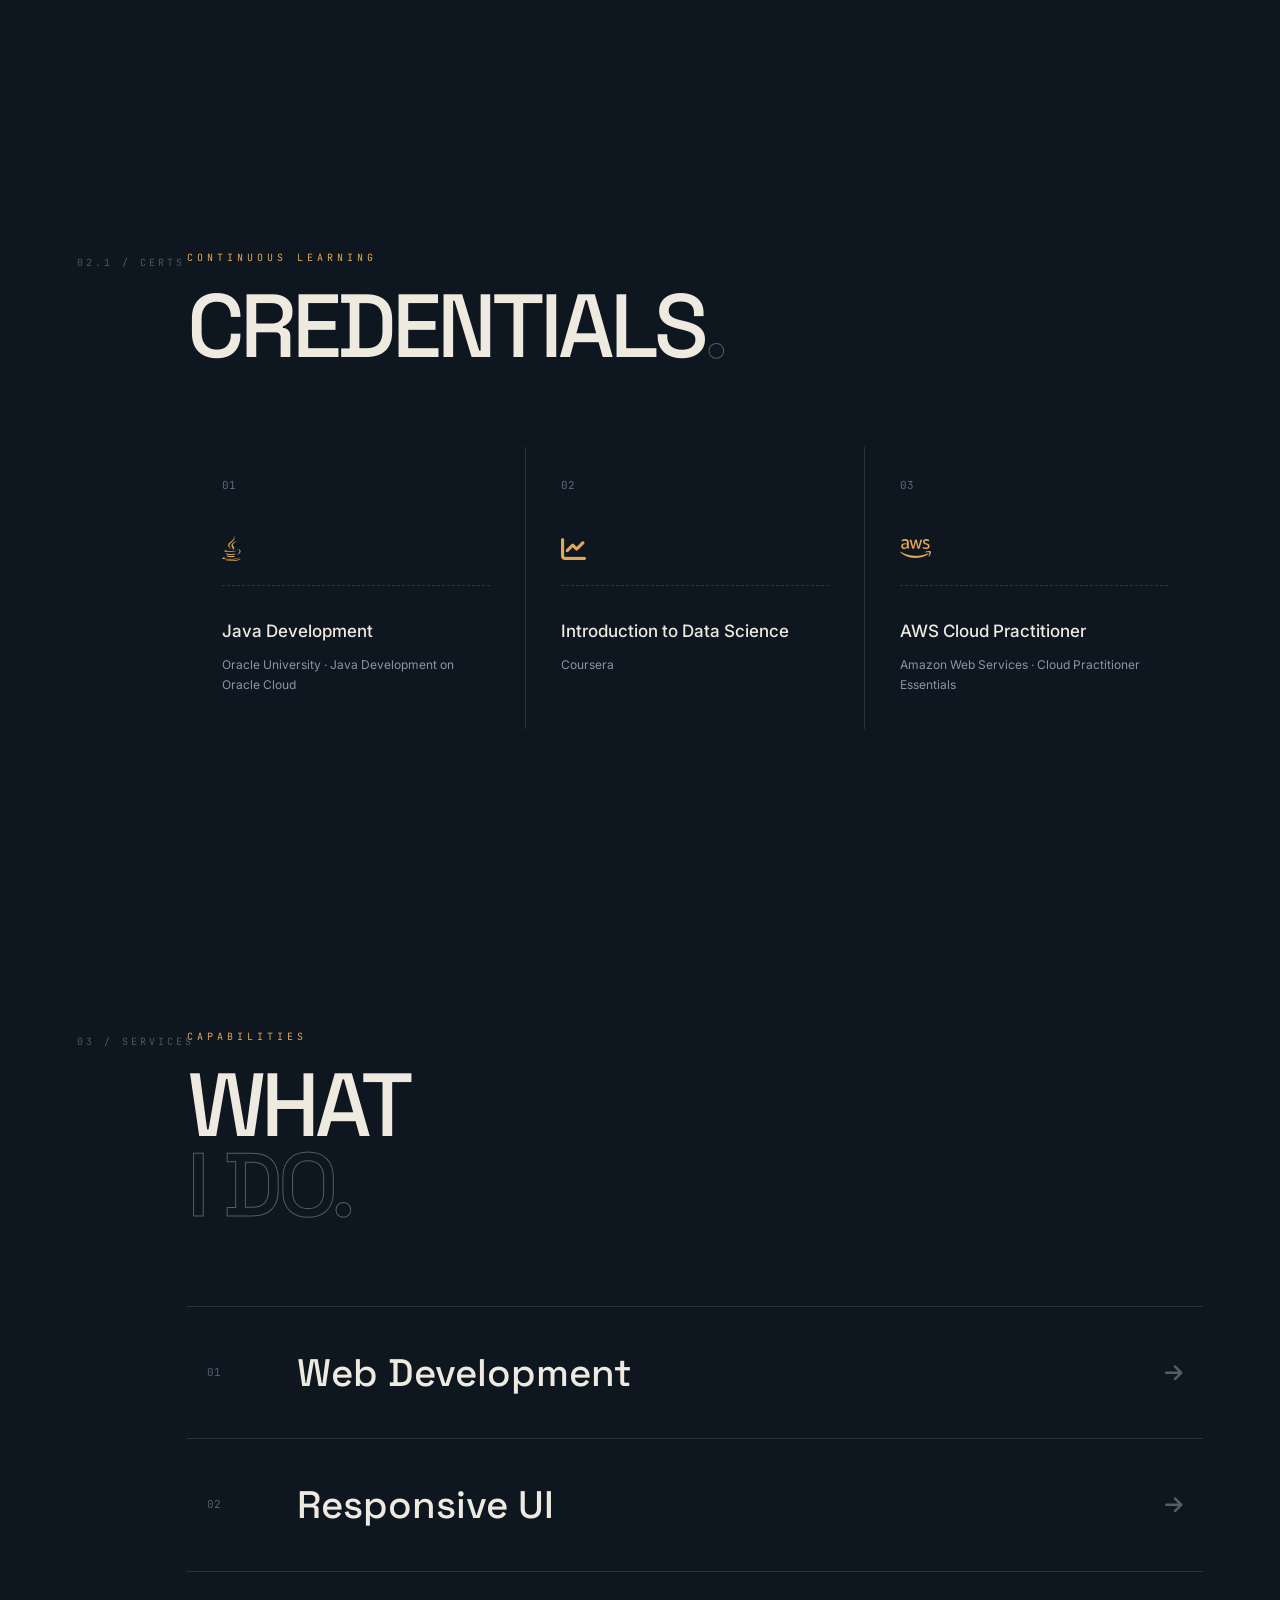
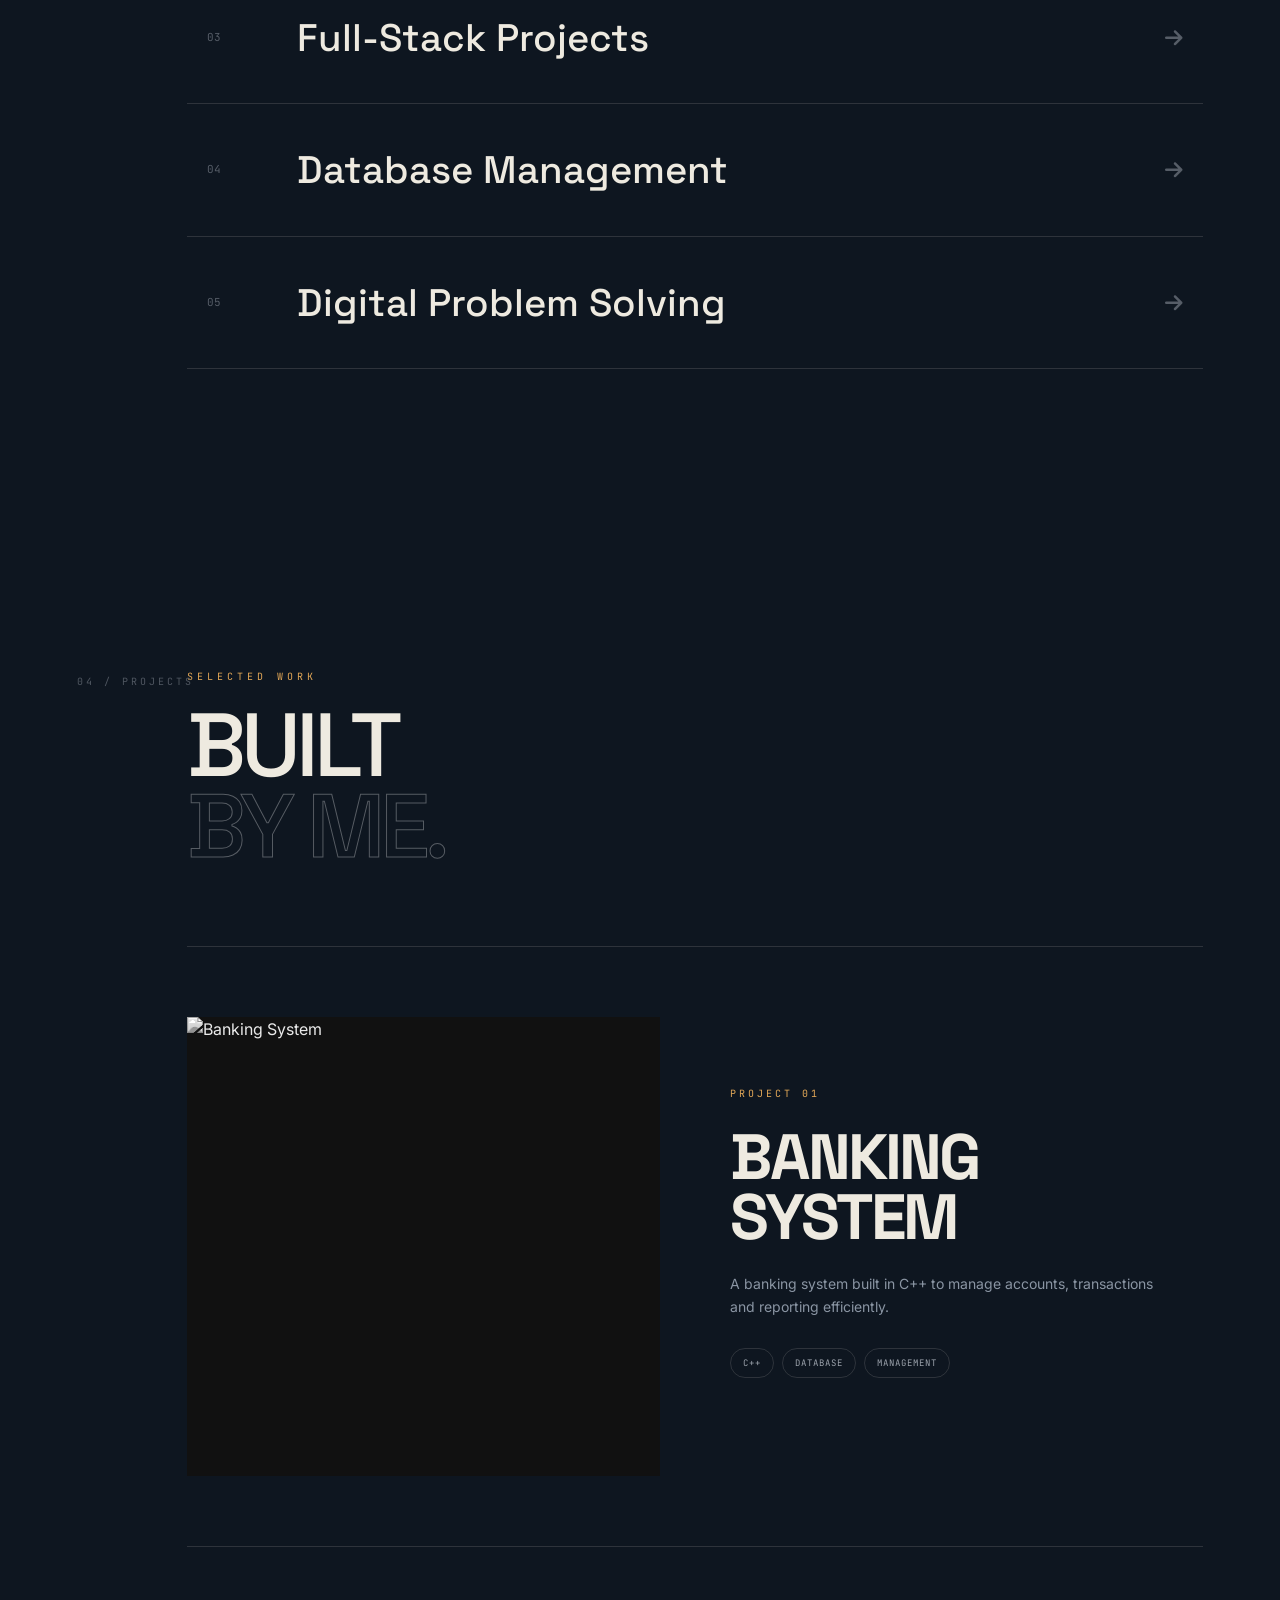
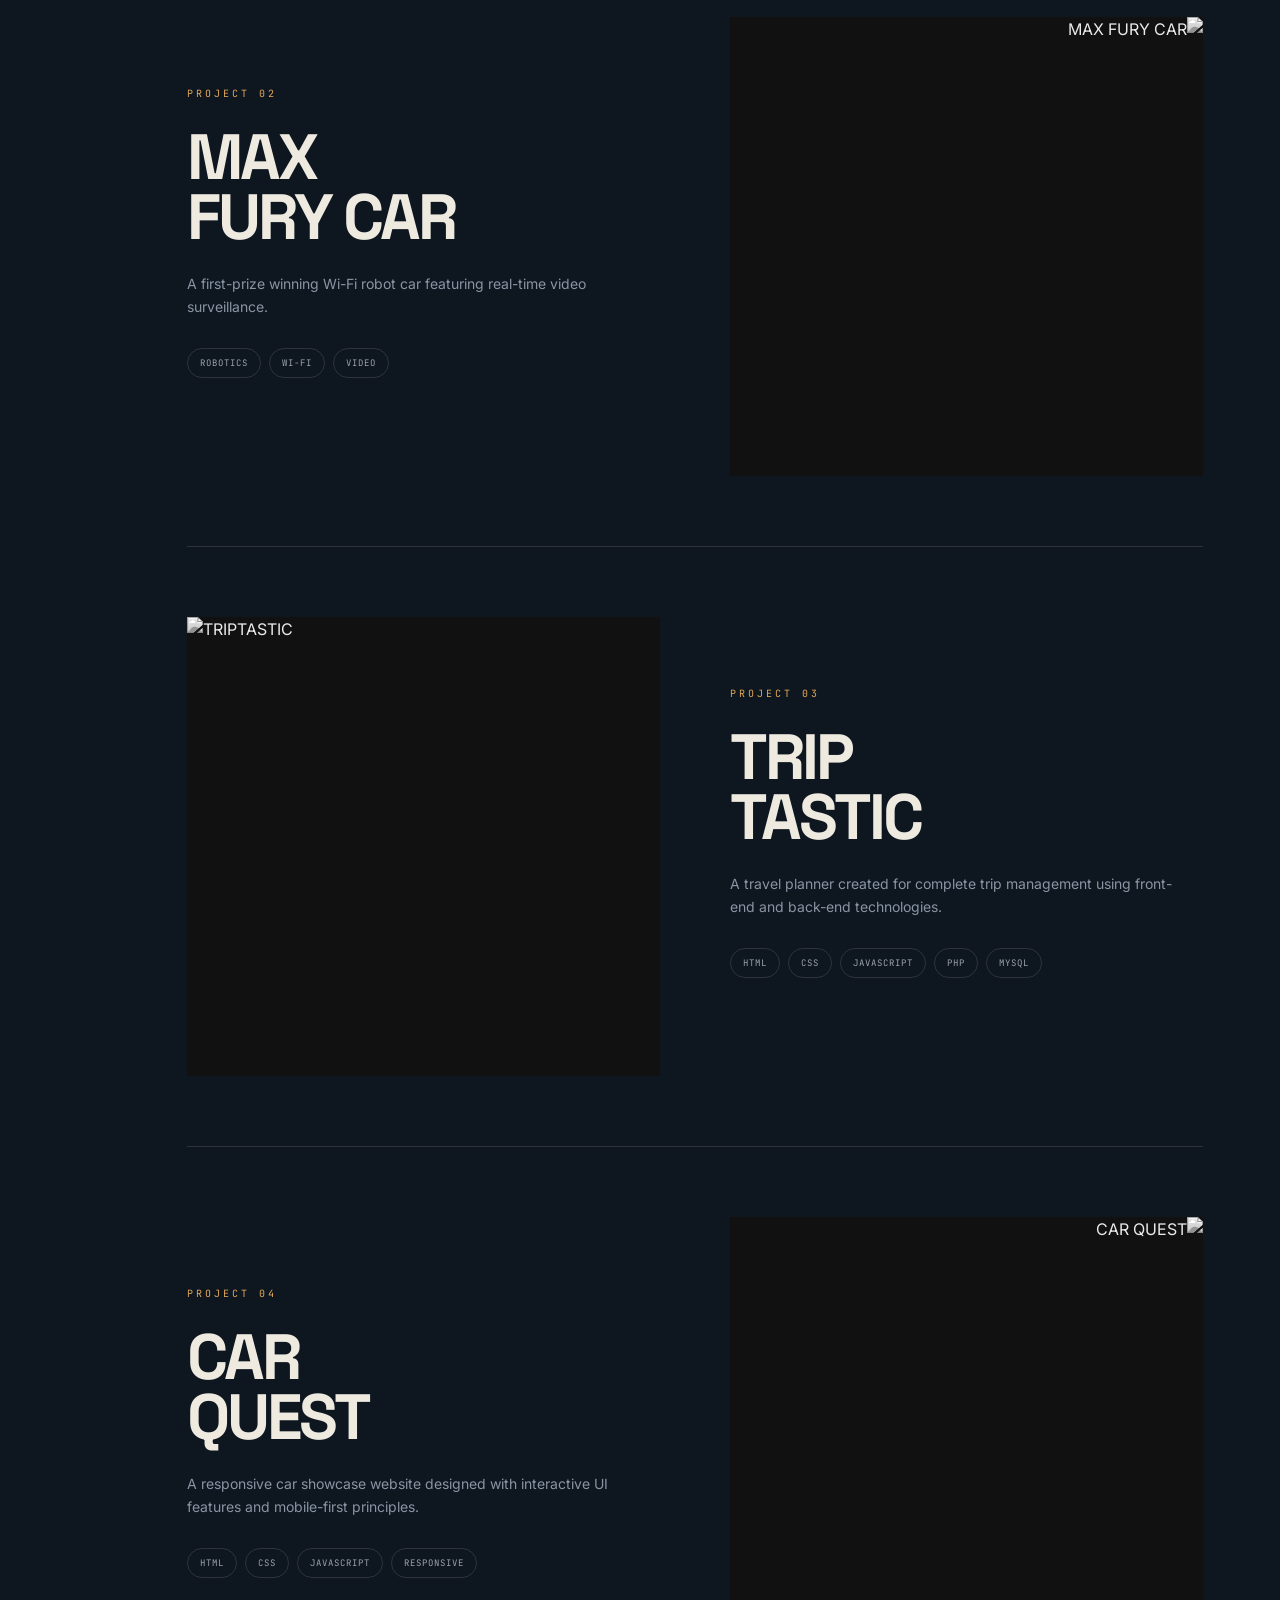
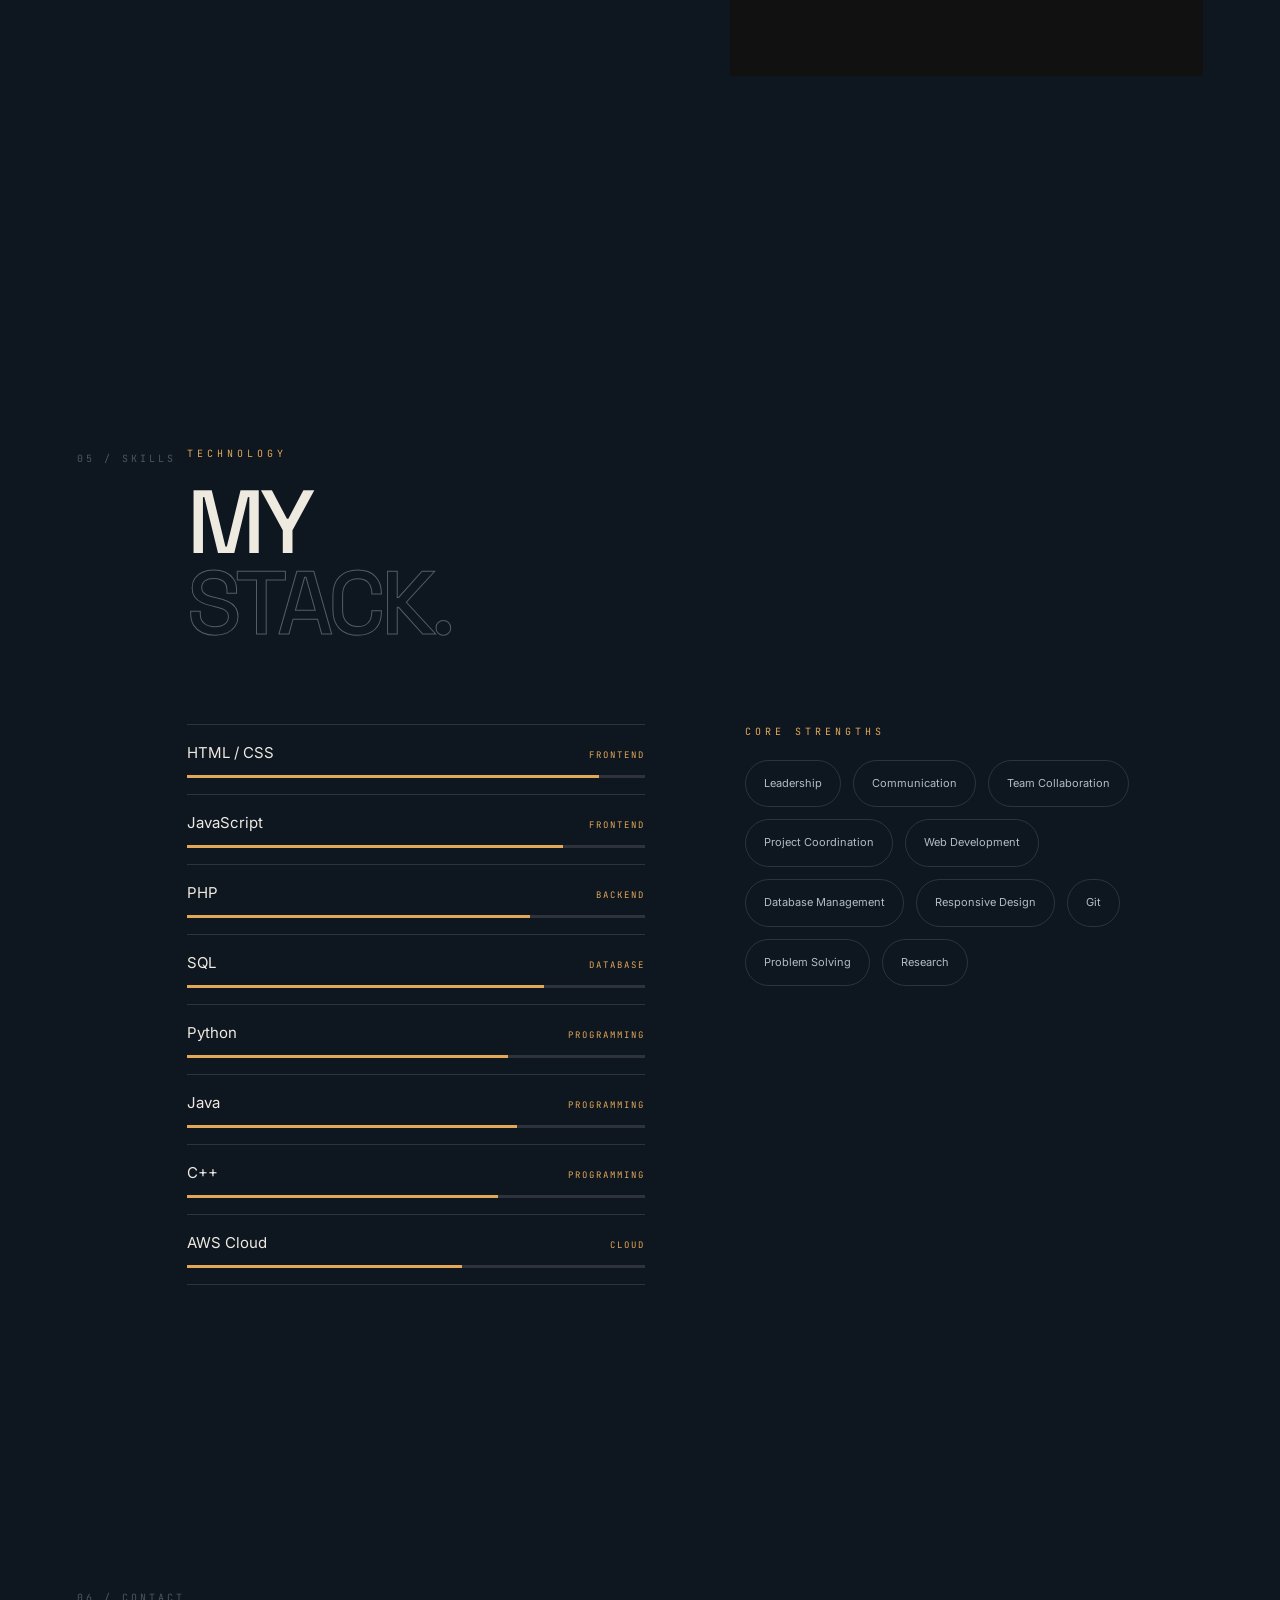
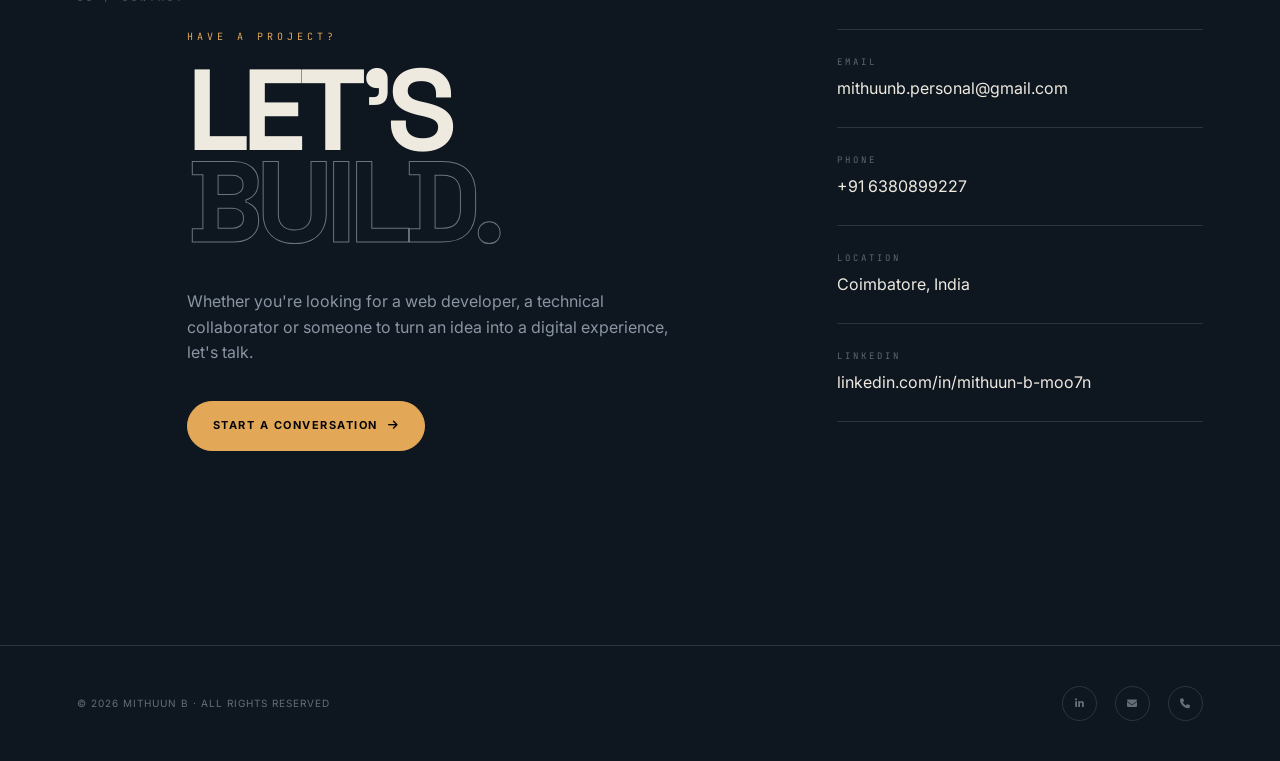
==== commit d49e2d72: "Update index.html" ====
--- a/index.html
+++ b/index.html
@@ -62,33 +62,6 @@
 
 <div class="glow" id="glow"></div>
 
-
-<!-- Flying laptop (scroll-driven) -->
-
-<div class="flying-laptop" id="flyingLaptop">
-
-    <svg viewBox="0 0 200 140" xmlns="http://www.w3.org/2000/svg">
-
-        <rect x="30" y="14" width="140" height="88" rx="6"
-              fill="#16222e" stroke="#e3a857" stroke-width="2"/>
-
-        <rect x="38" y="22" width="124" height="72" rx="2"
-              fill="#0e1620"/>
-
-        <rect x="46" y="30" width="70" height="4" rx="2" fill="#e3a857" opacity=".8"/>
-        <rect x="46" y="40" width="90" height="3" rx="1.5" fill="#8a95a3" opacity=".5"/>
-        <rect x="46" y="48" width="60" height="3" rx="1.5" fill="#8a95a3" opacity=".5"/>
-        <rect x="46" y="56" width="80" height="3" rx="1.5" fill="#8a95a3" opacity=".5"/>
-        <circle cx="150" cy="80" r="10" fill="none" stroke="#e3a857" stroke-width="2" opacity=".7"/>
-
-        <path d="M10 110 L30 102 L170 102 L190 110 L188 118 Q100 128 12 118 Z"
-              fill="#1b2936" stroke="#e3a857" stroke-width="1.5"/>
-
-        <rect x="88" y="104" width="24" height="4" rx="2" fill="#e3a857"/>
-
-    </svg>
-
-</div>
 
 
 <!-- ======================================================
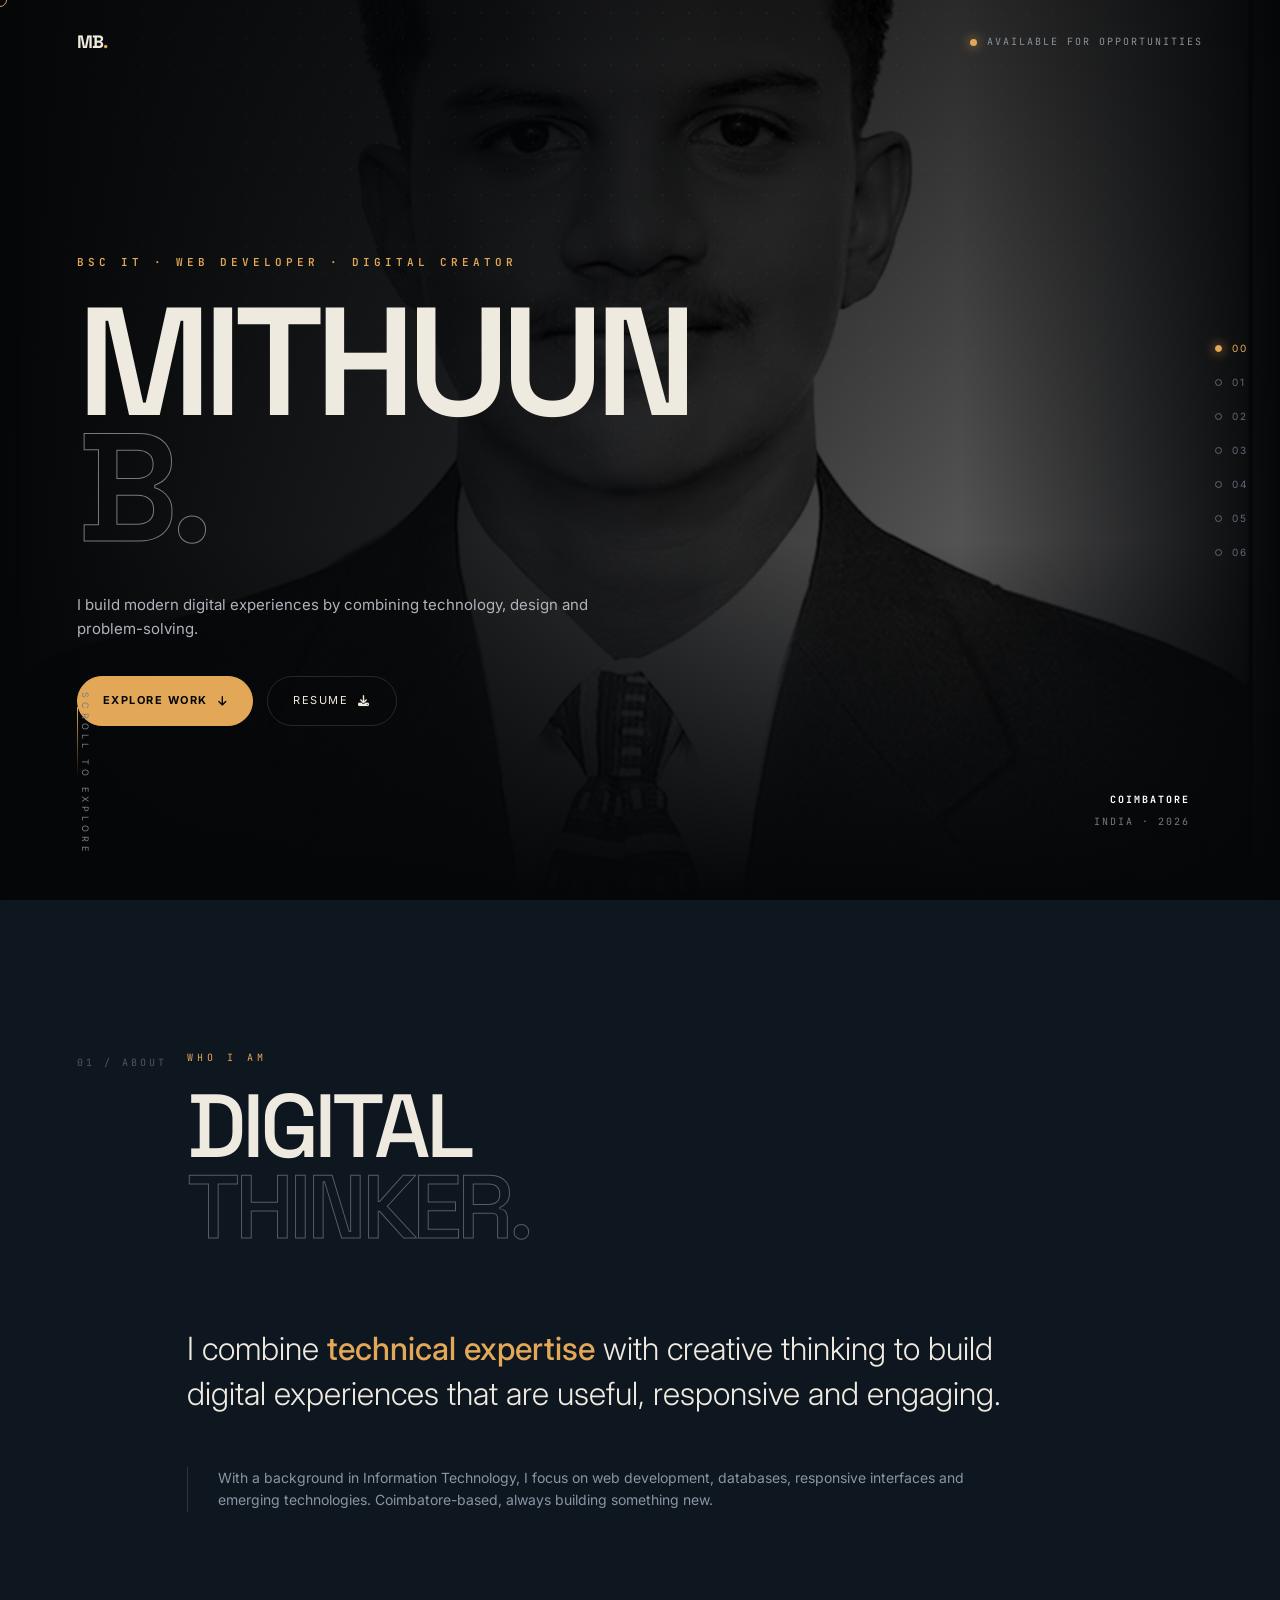
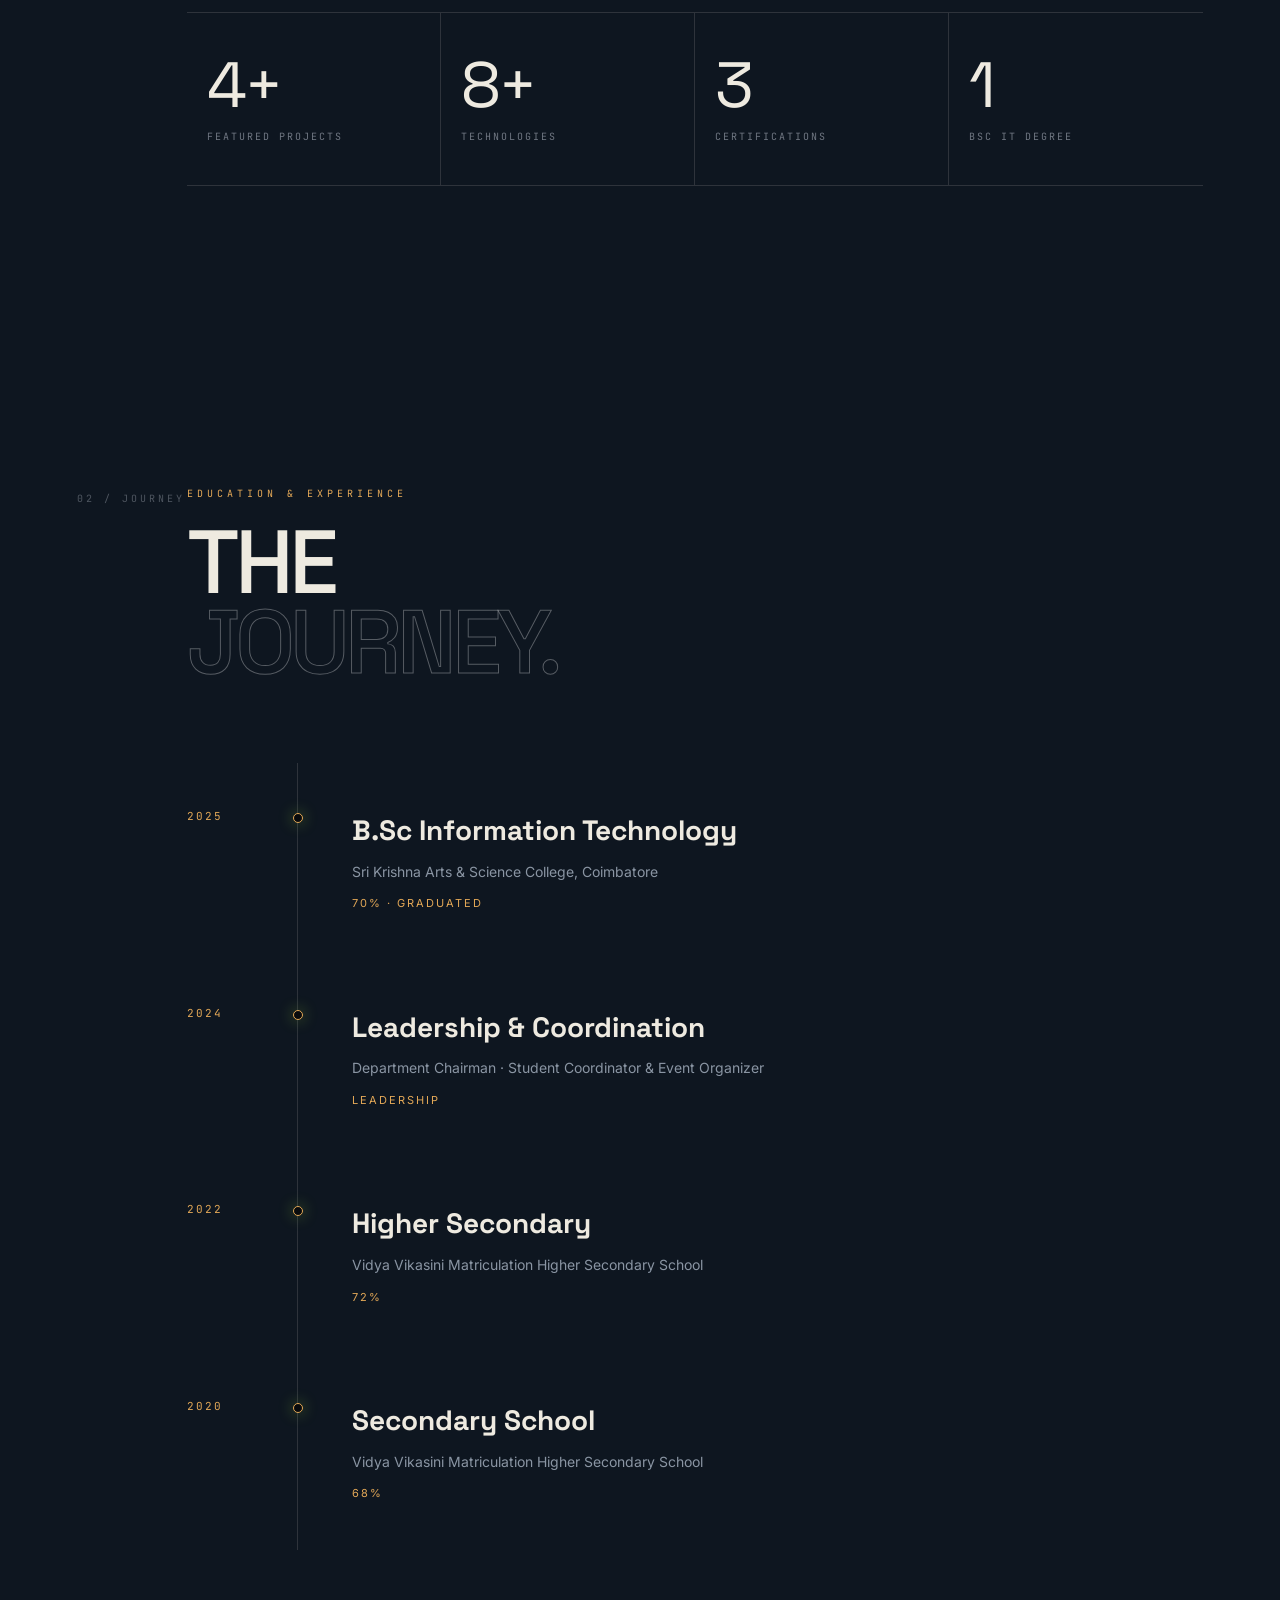
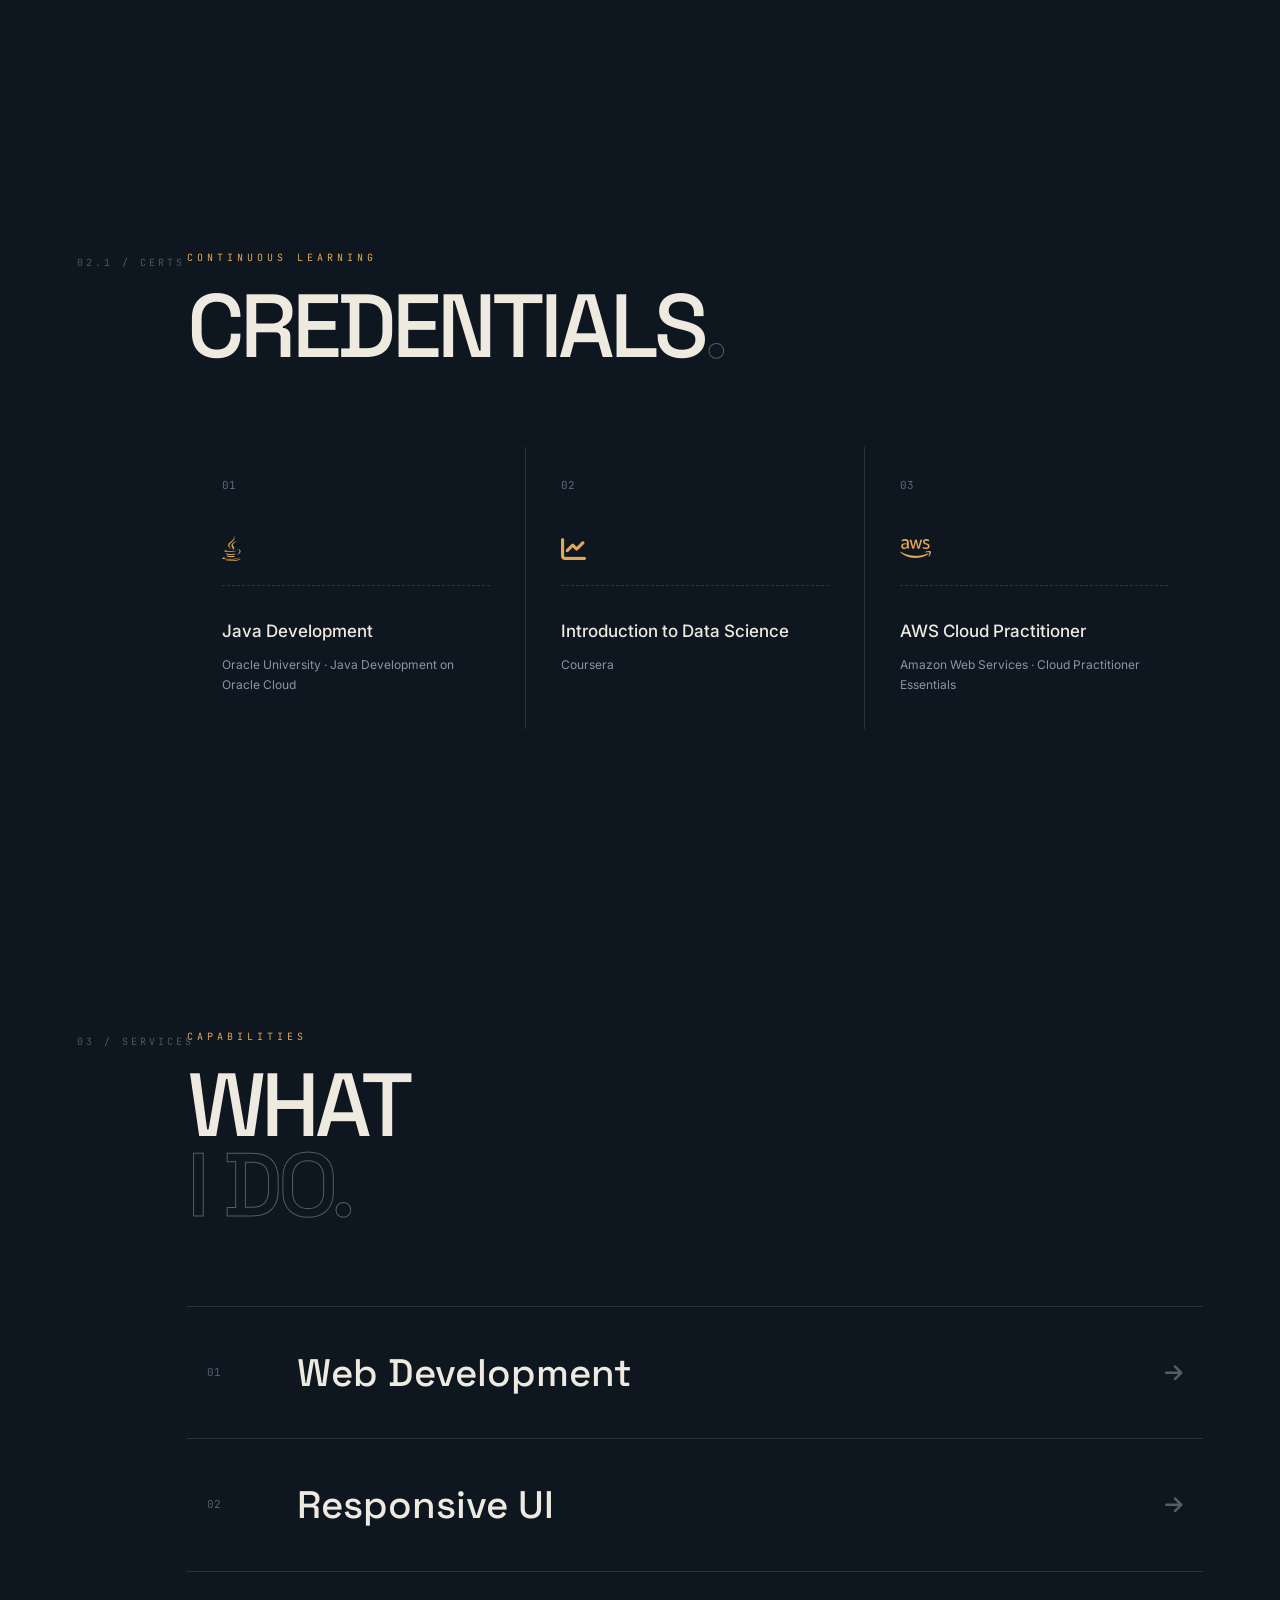
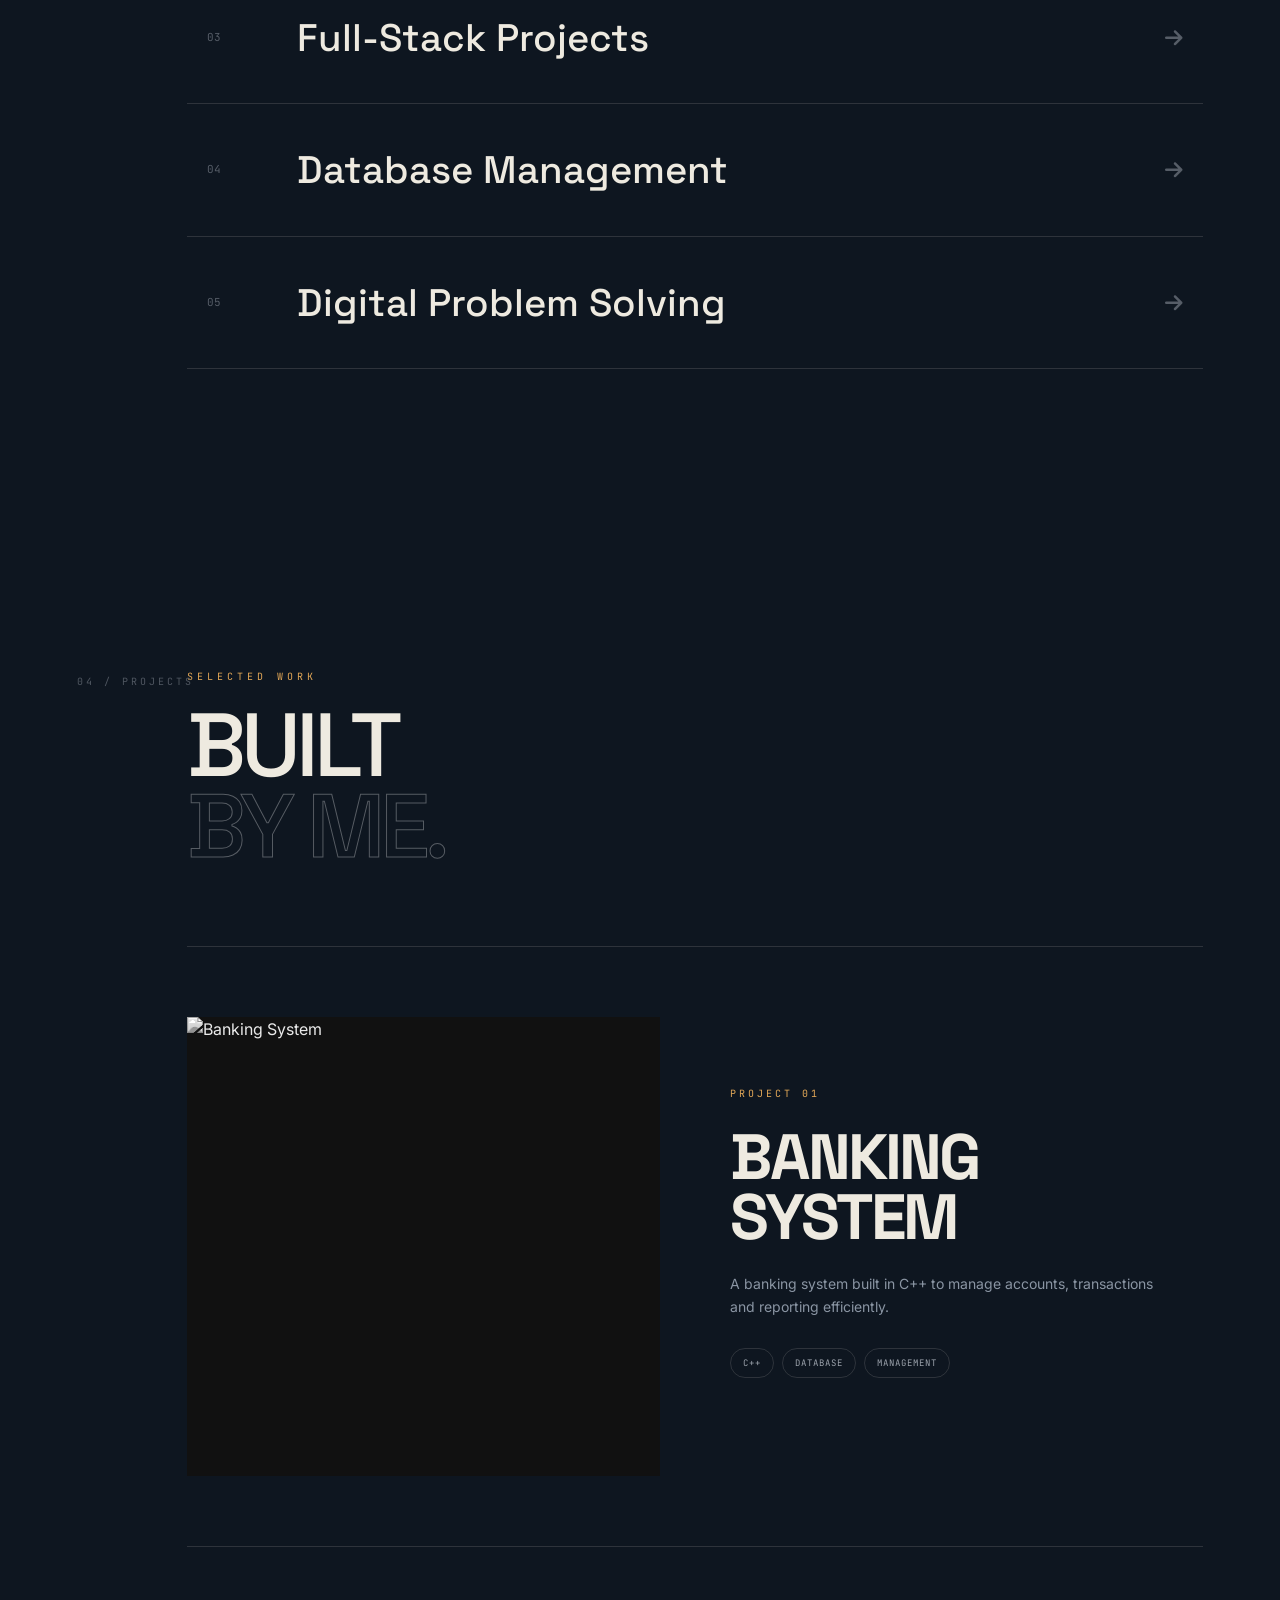
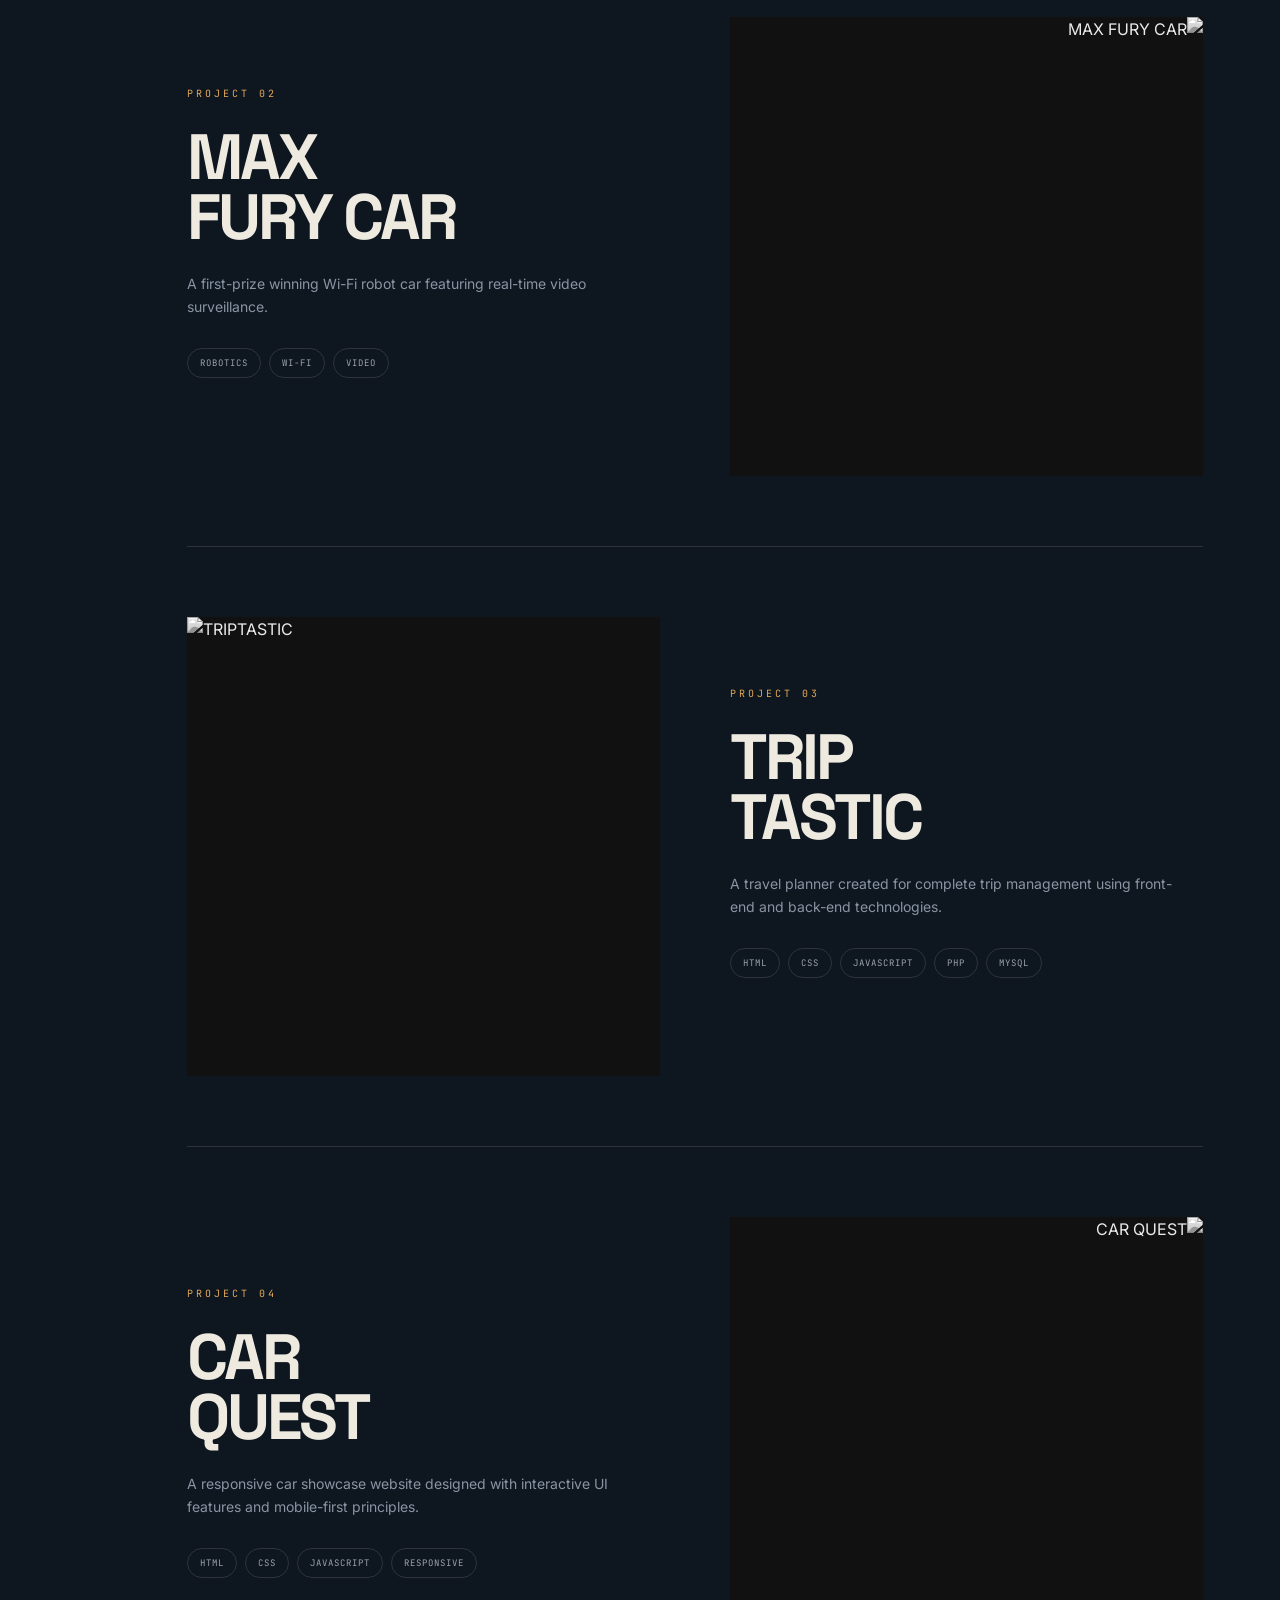
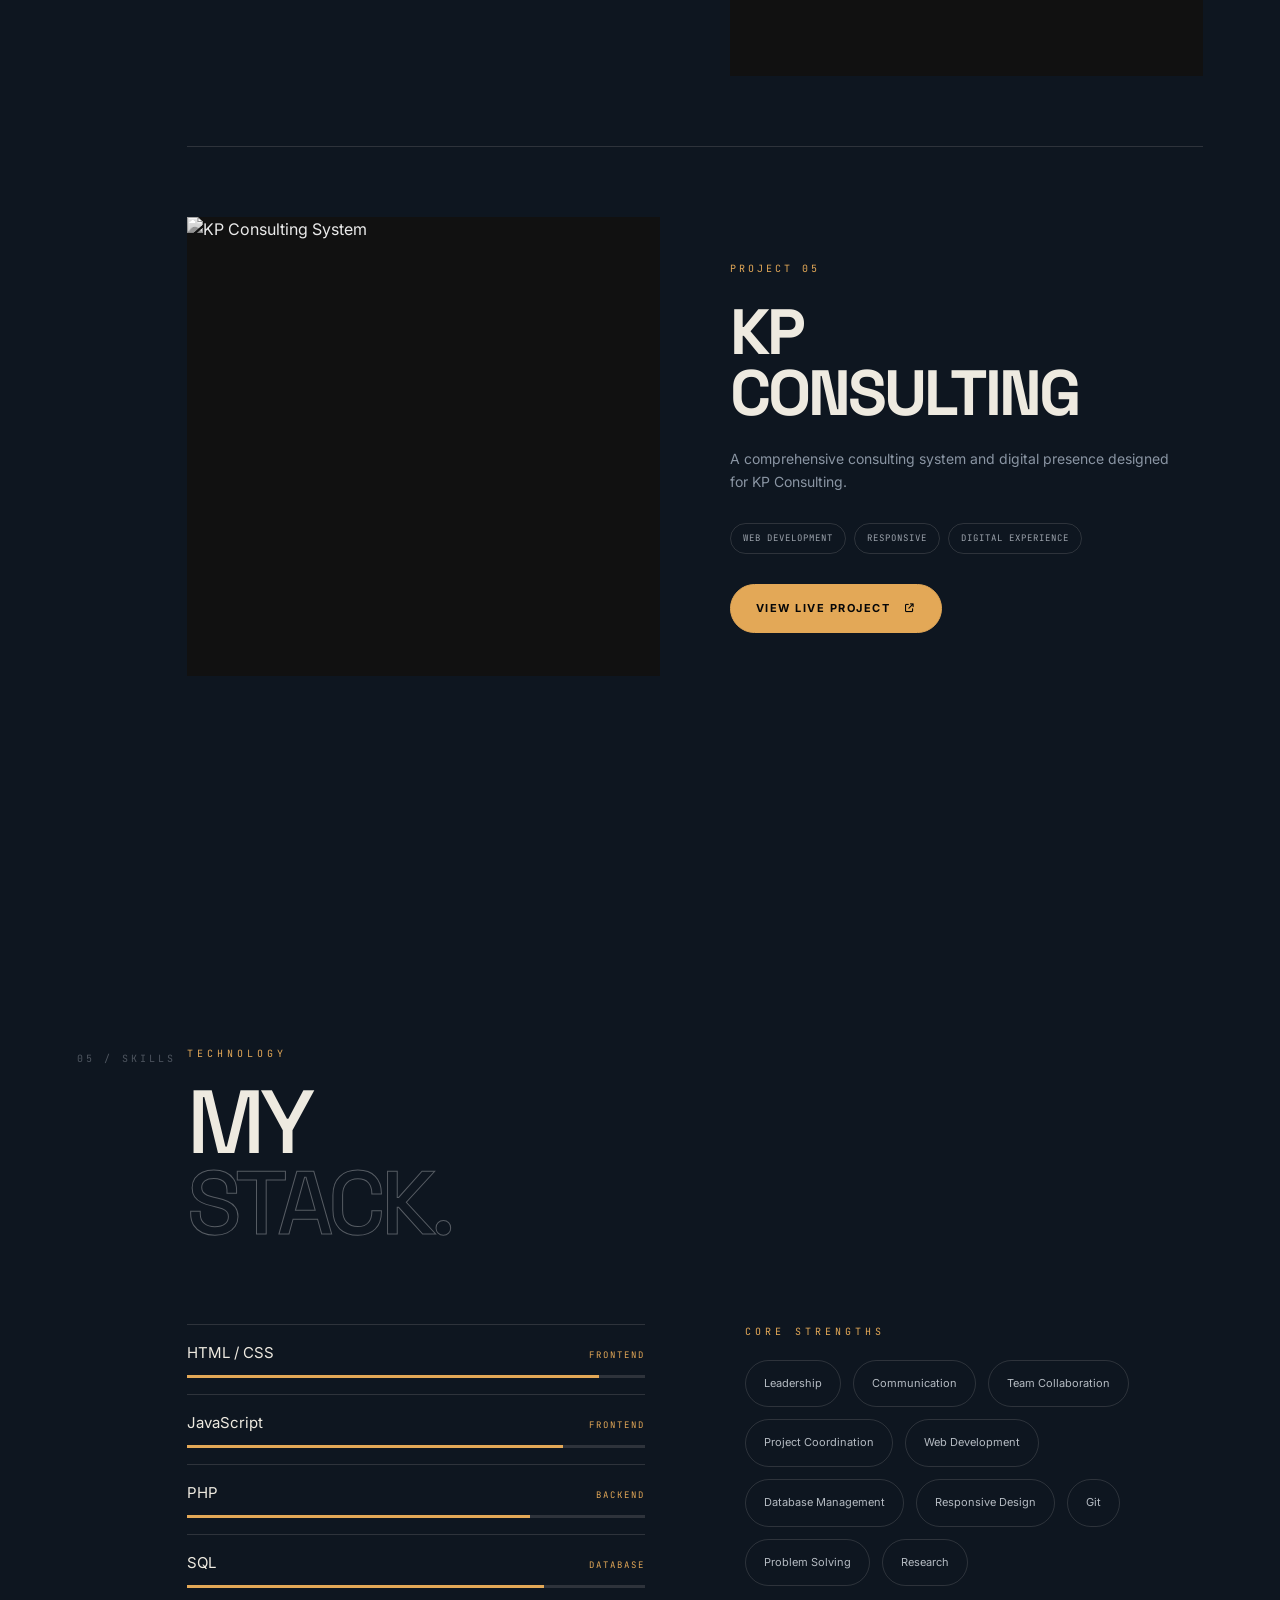
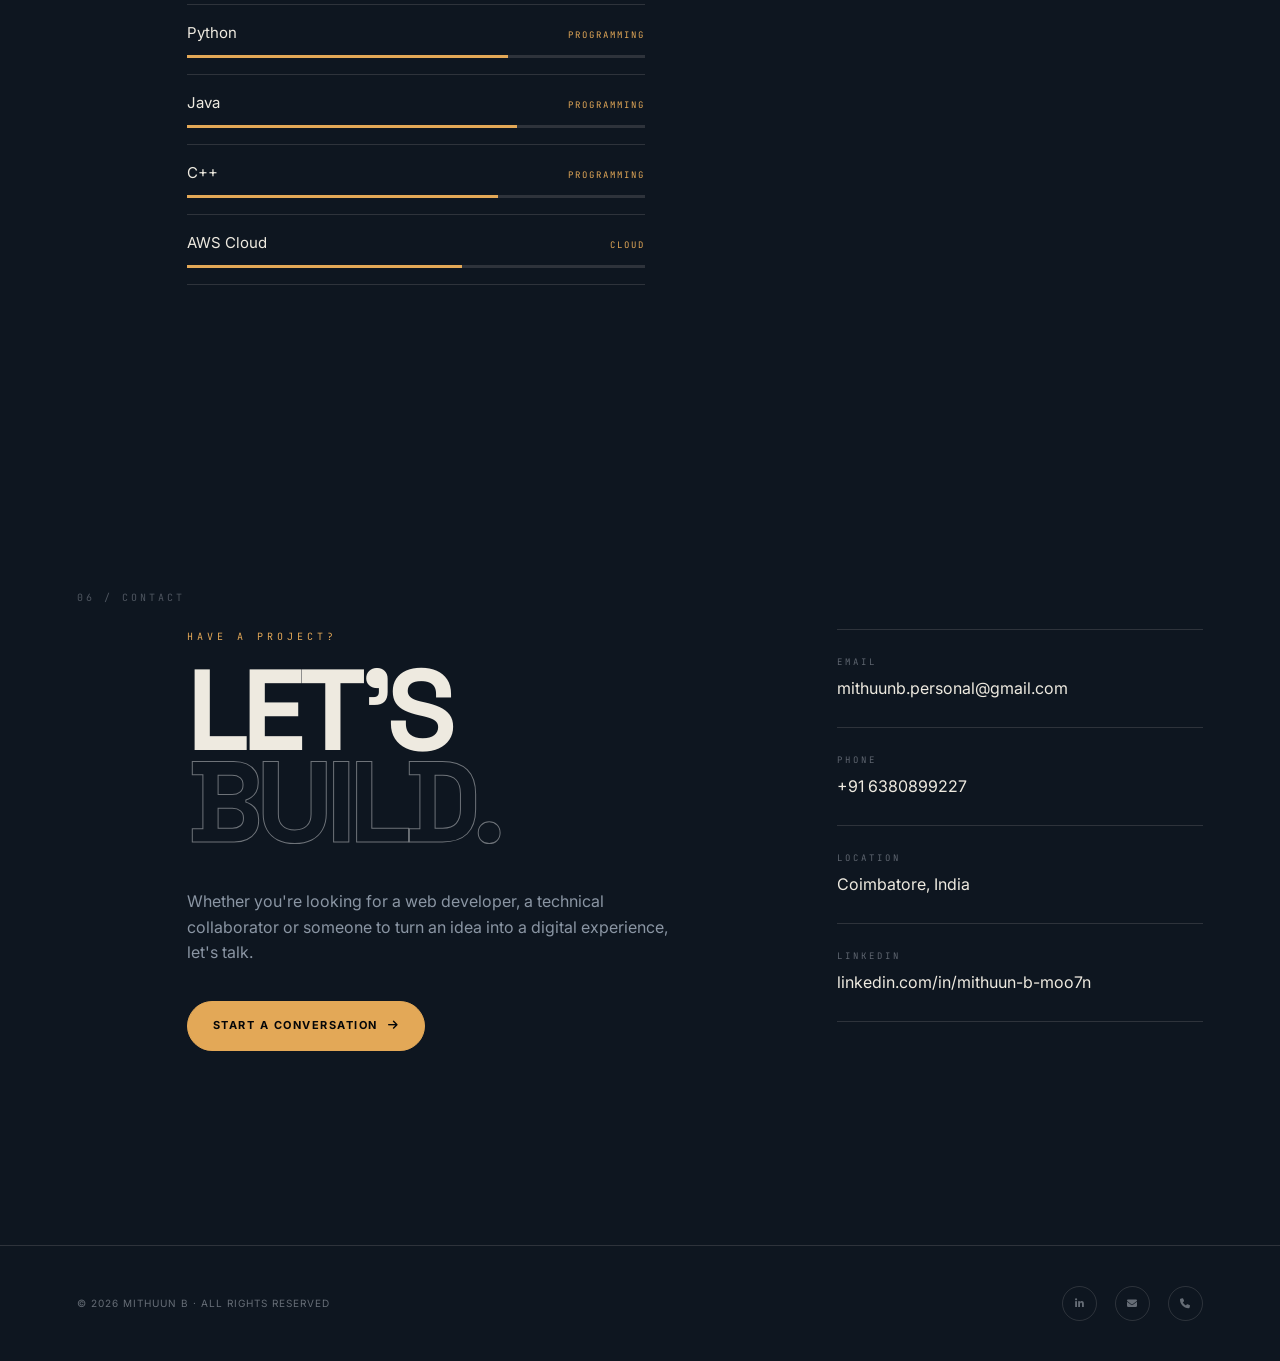
==== commit 4e99e07d: "Update index.html" ====
--- a/index.html
+++ b/index.html
@@ -912,7 +912,68 @@
             </div>
 
         </article>
-
+<!-- PROJECT 01 - Updated for Live Project -->
+
+        <article class="project">
+
+            <div class="project-image frame">
+
+                <img
+                    src="kp_consulting.jpg"
+                    alt="KP Consulting System"
+                >
+
+            </div>
+
+            <div class="project-info">
+
+                <div class="project-number">
+                    PROJECT 05
+                </div>
+
+                <h3>
+                    KP<br>
+                    CONSULTING
+                </h3>
+
+                <p>
+                    A comprehensive consulting system and digital presence designed
+                    for KP Consulting.
+                </p>
+
+                <div class="project-tech">
+
+                    <span class="tech">
+                        Web Development
+                    </span>
+
+                    <span class="tech">
+                        Responsive
+                    </span>
+
+                    <span class="tech">
+                        Digital Experience
+                    </span>
+
+                </div>
+
+                <!-- ADD THIS: Action Button for Live Link -->
+                <div class="project-actions" style="margin-top: 20px;">
+                    <a
+                        href="http://www.kpconsulting.free.nf"
+                        target="_blank"
+                        rel="noopener noreferrer"
+                        class="btn primary"
+                    >
+                        View Live Project
+                        <i class="fa-solid fa-arrow-up-right-from-square" style="font-size: 0.8em; margin-left: 5px;"></i>
+                    </a>
+                </div>
+                <!-- ======================================== -->
+
+            </div>
+
+        </article>
 
     </div>
 
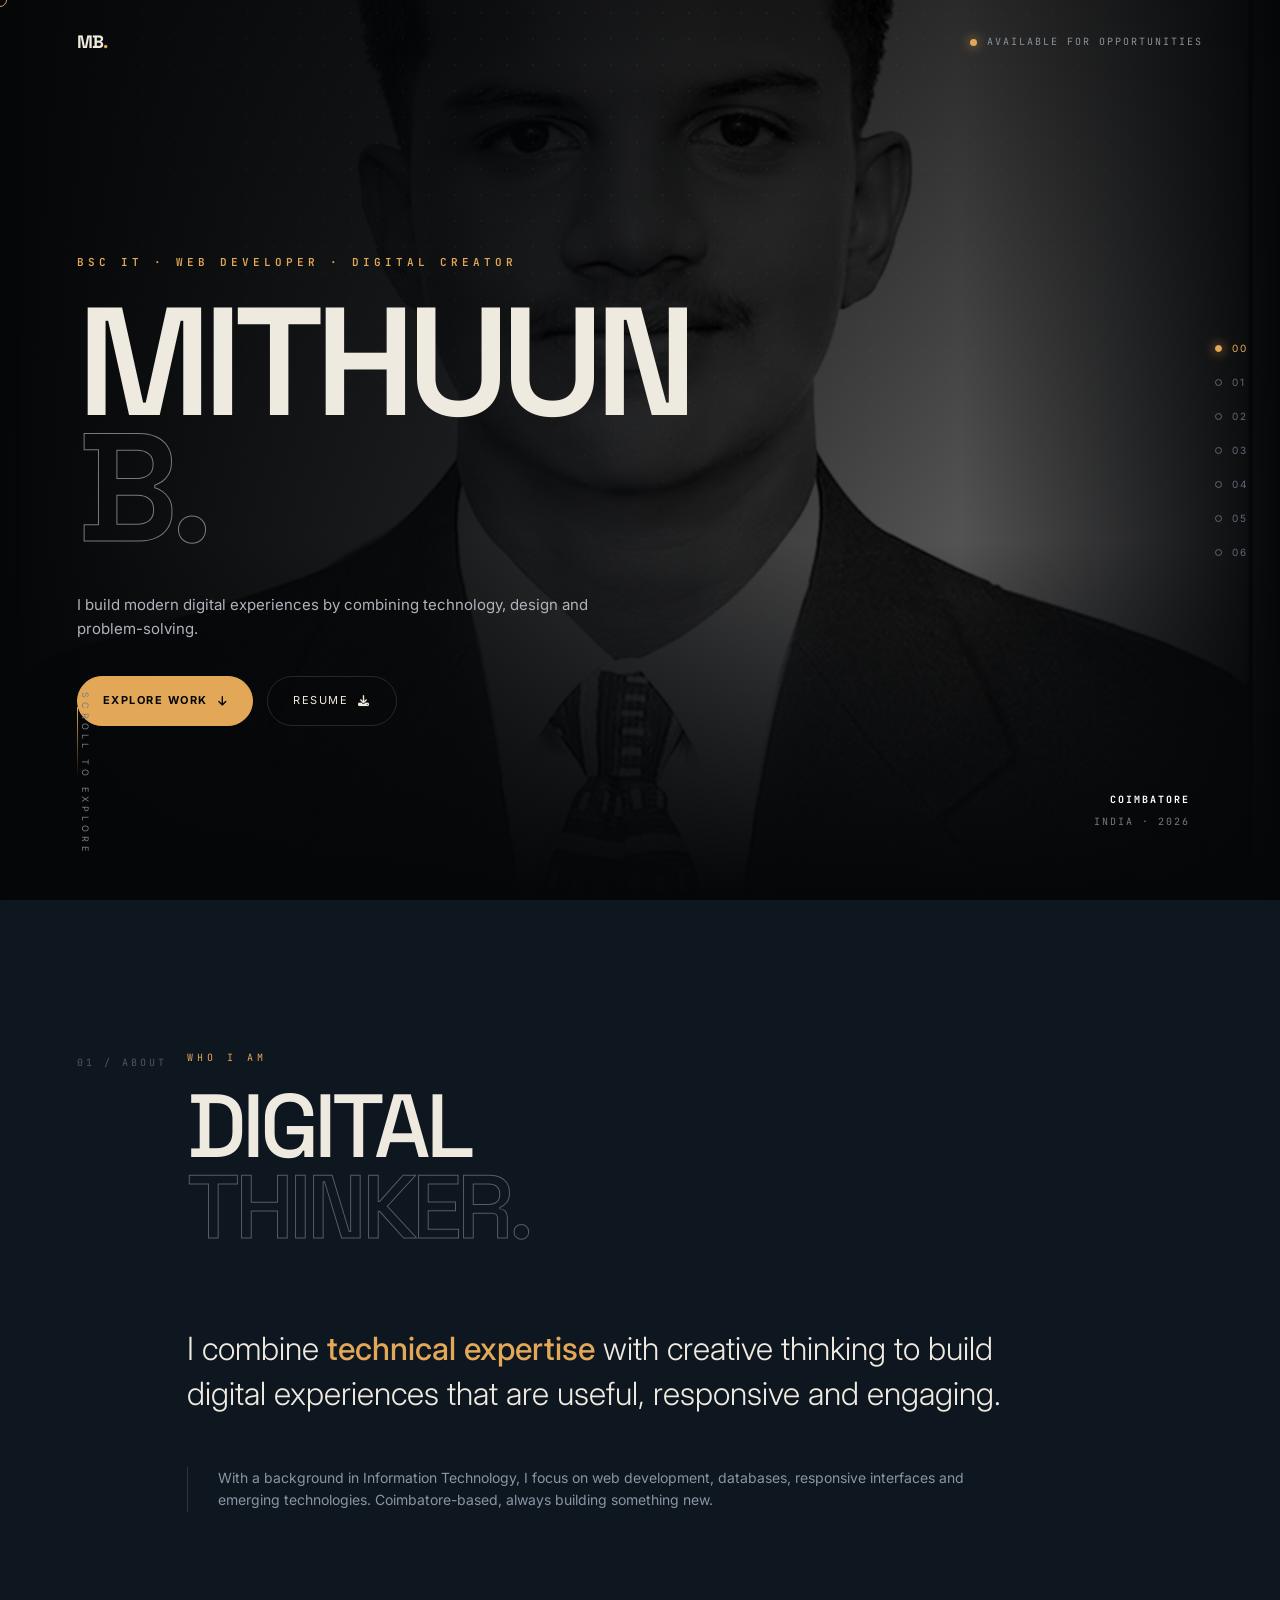
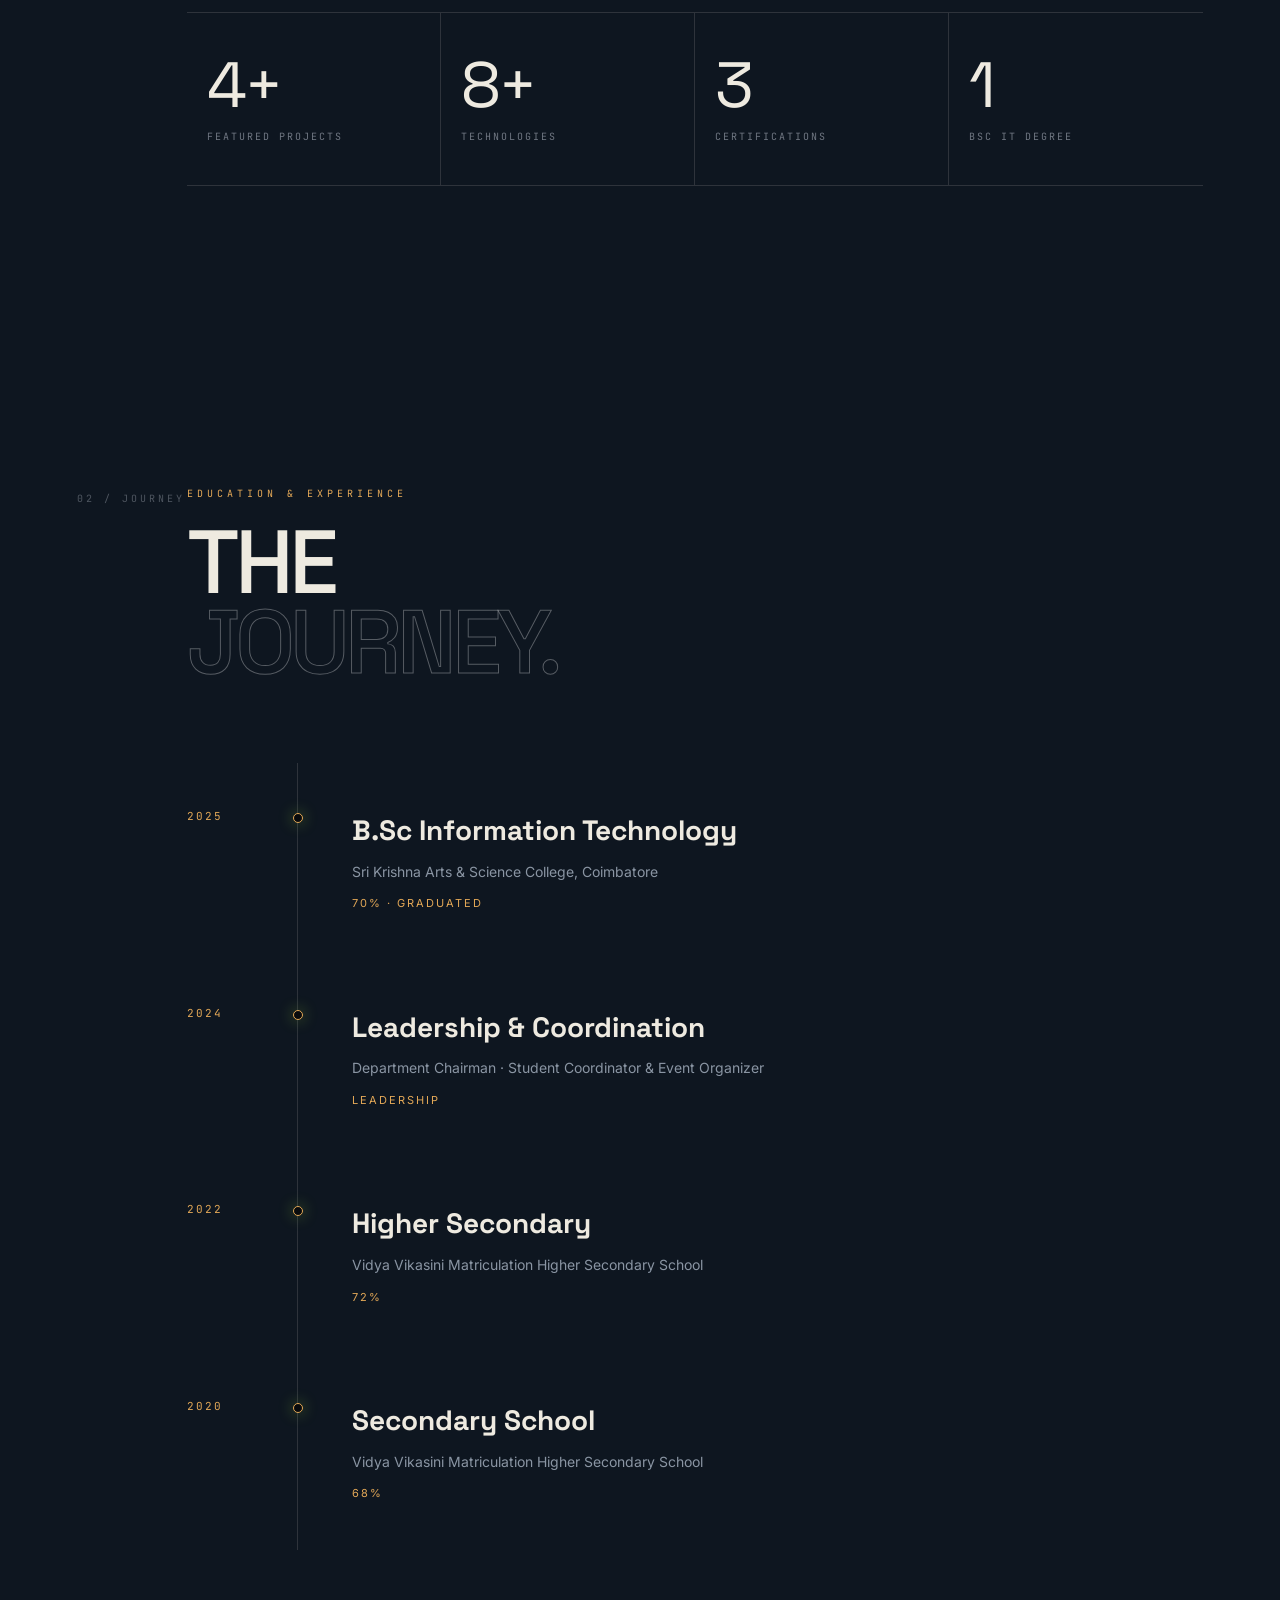
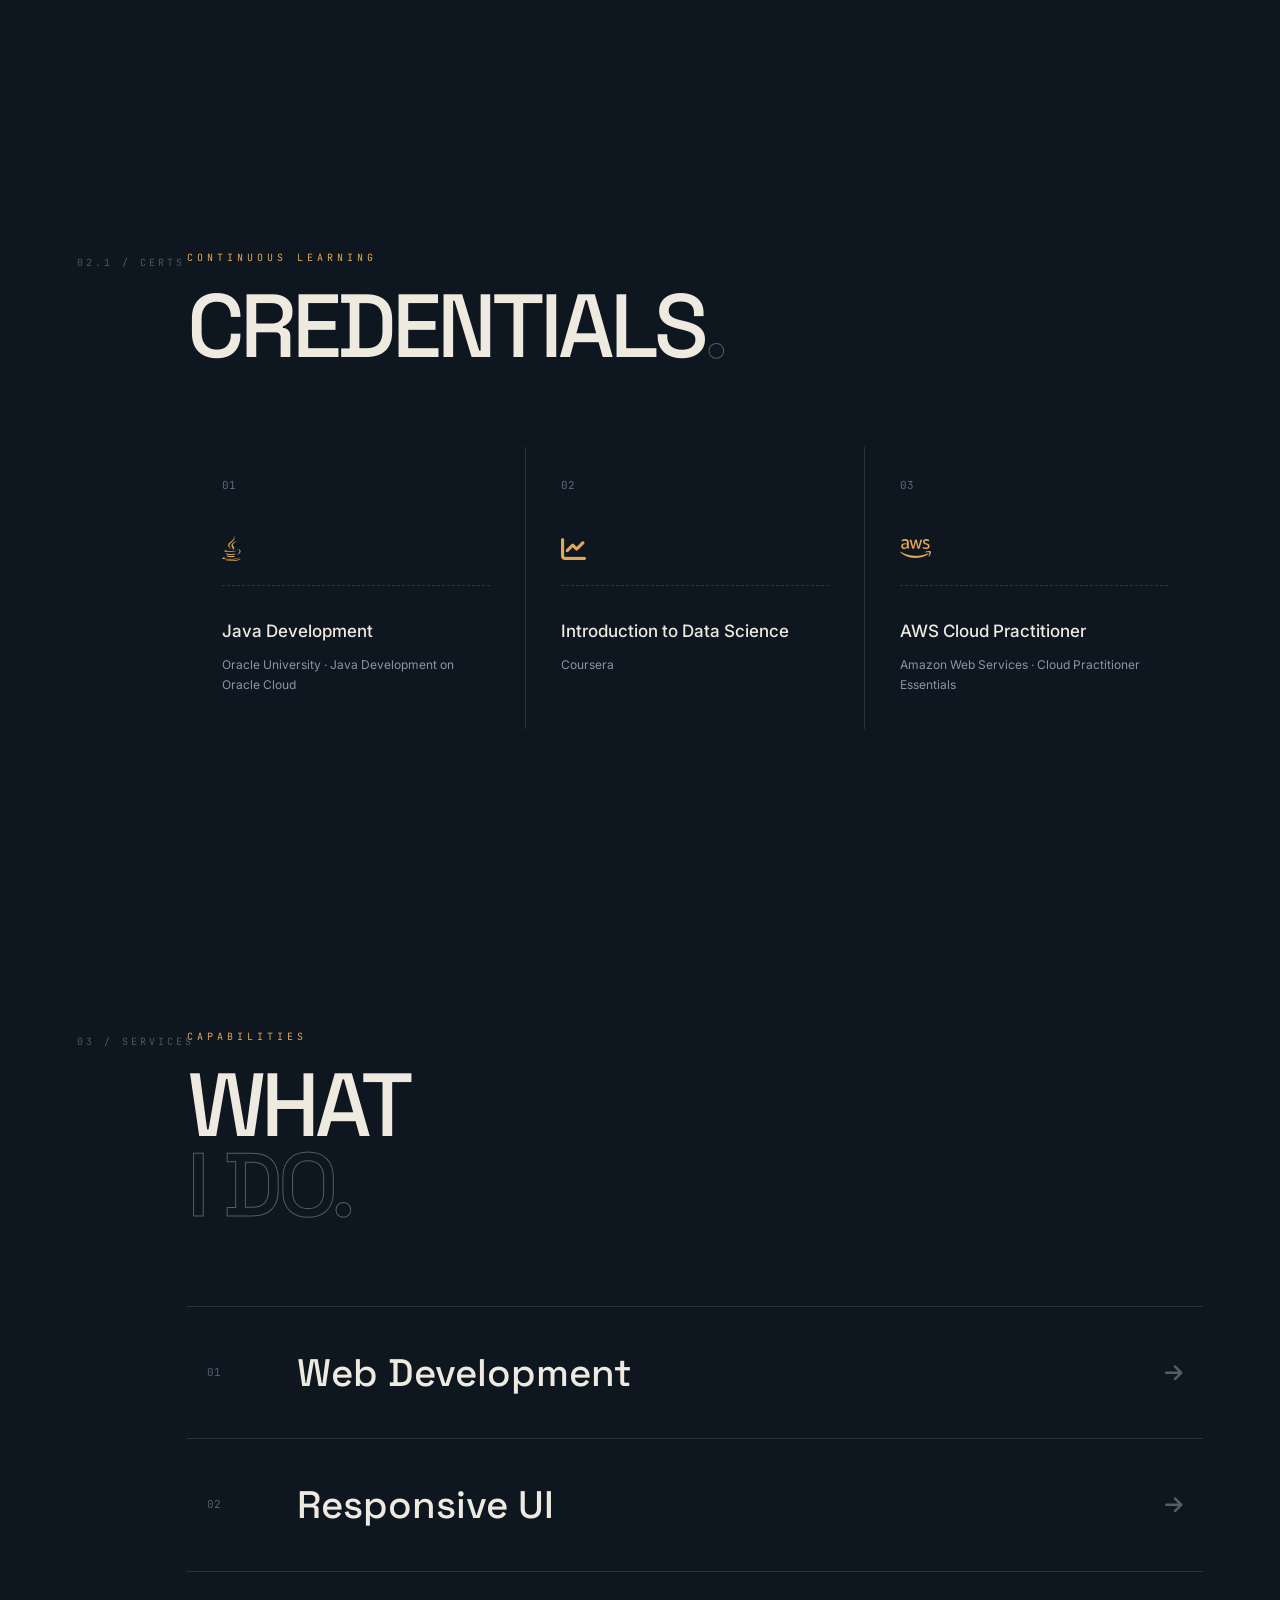
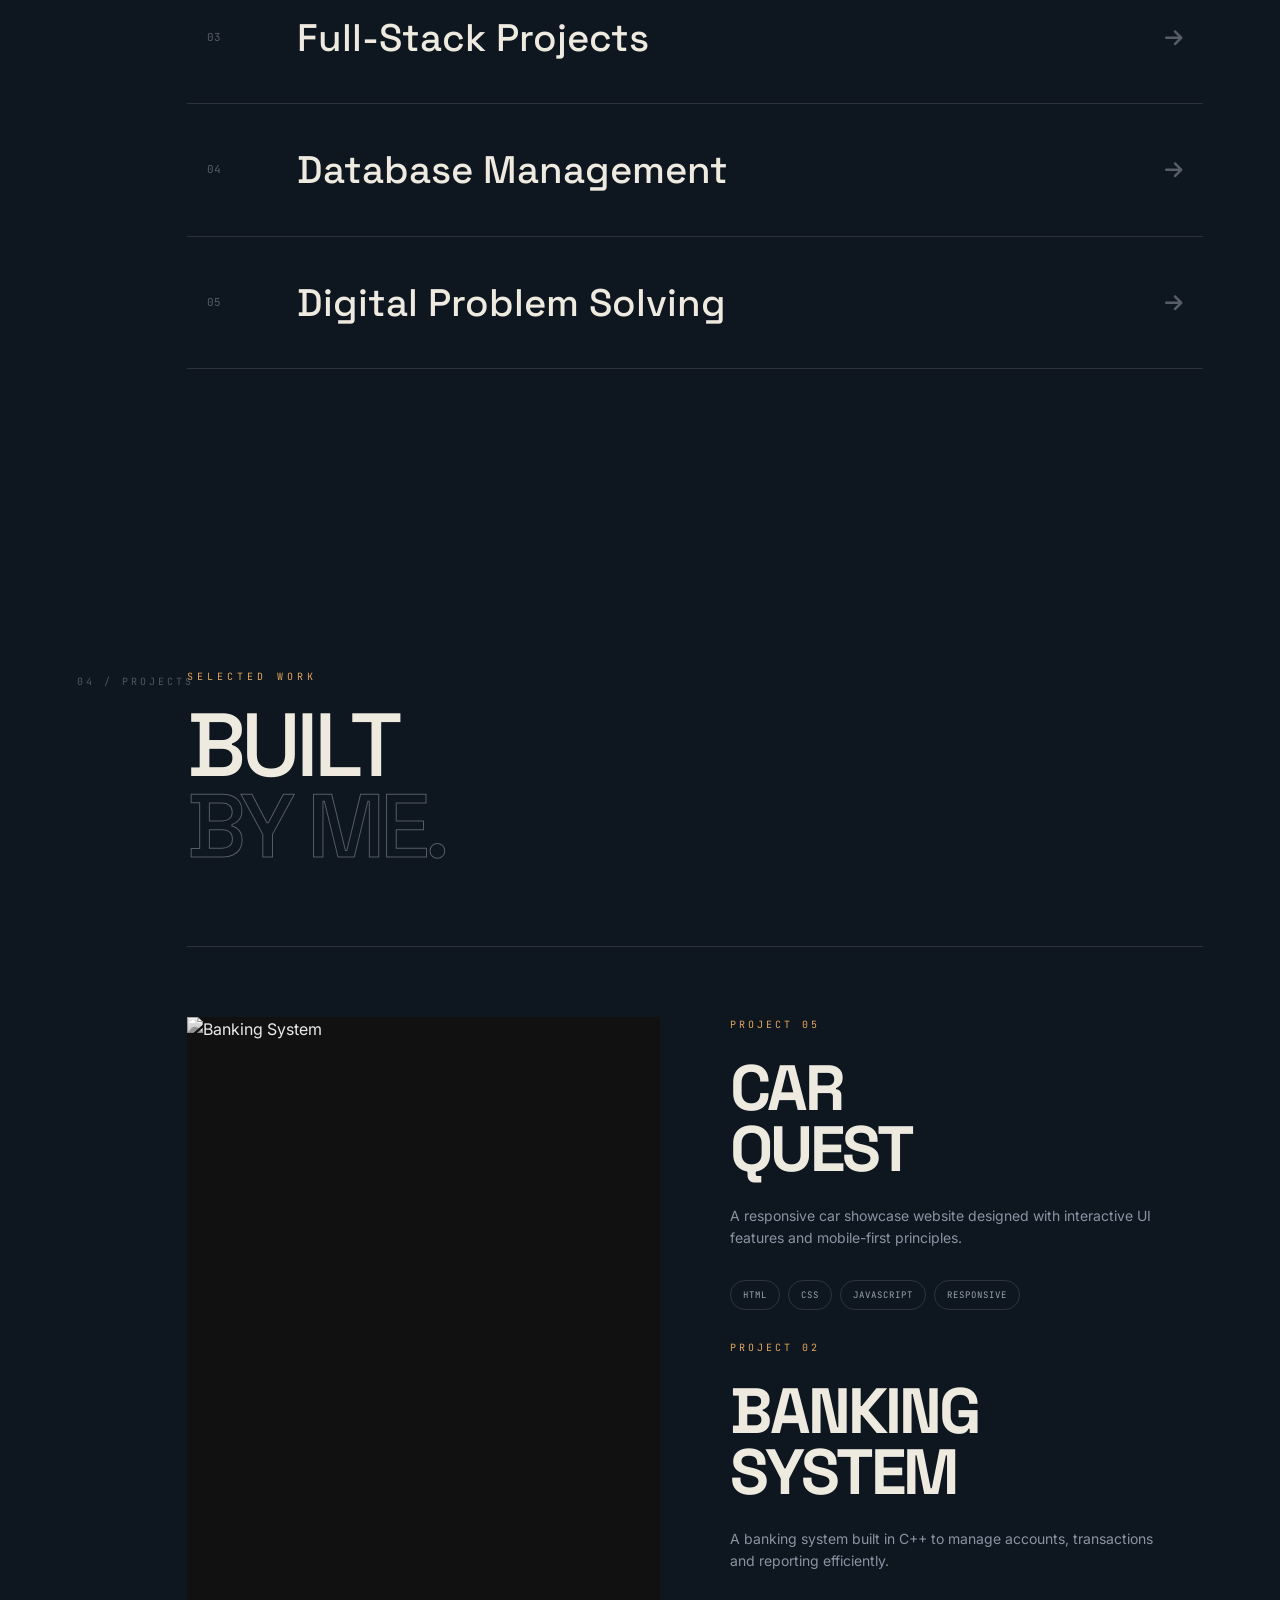
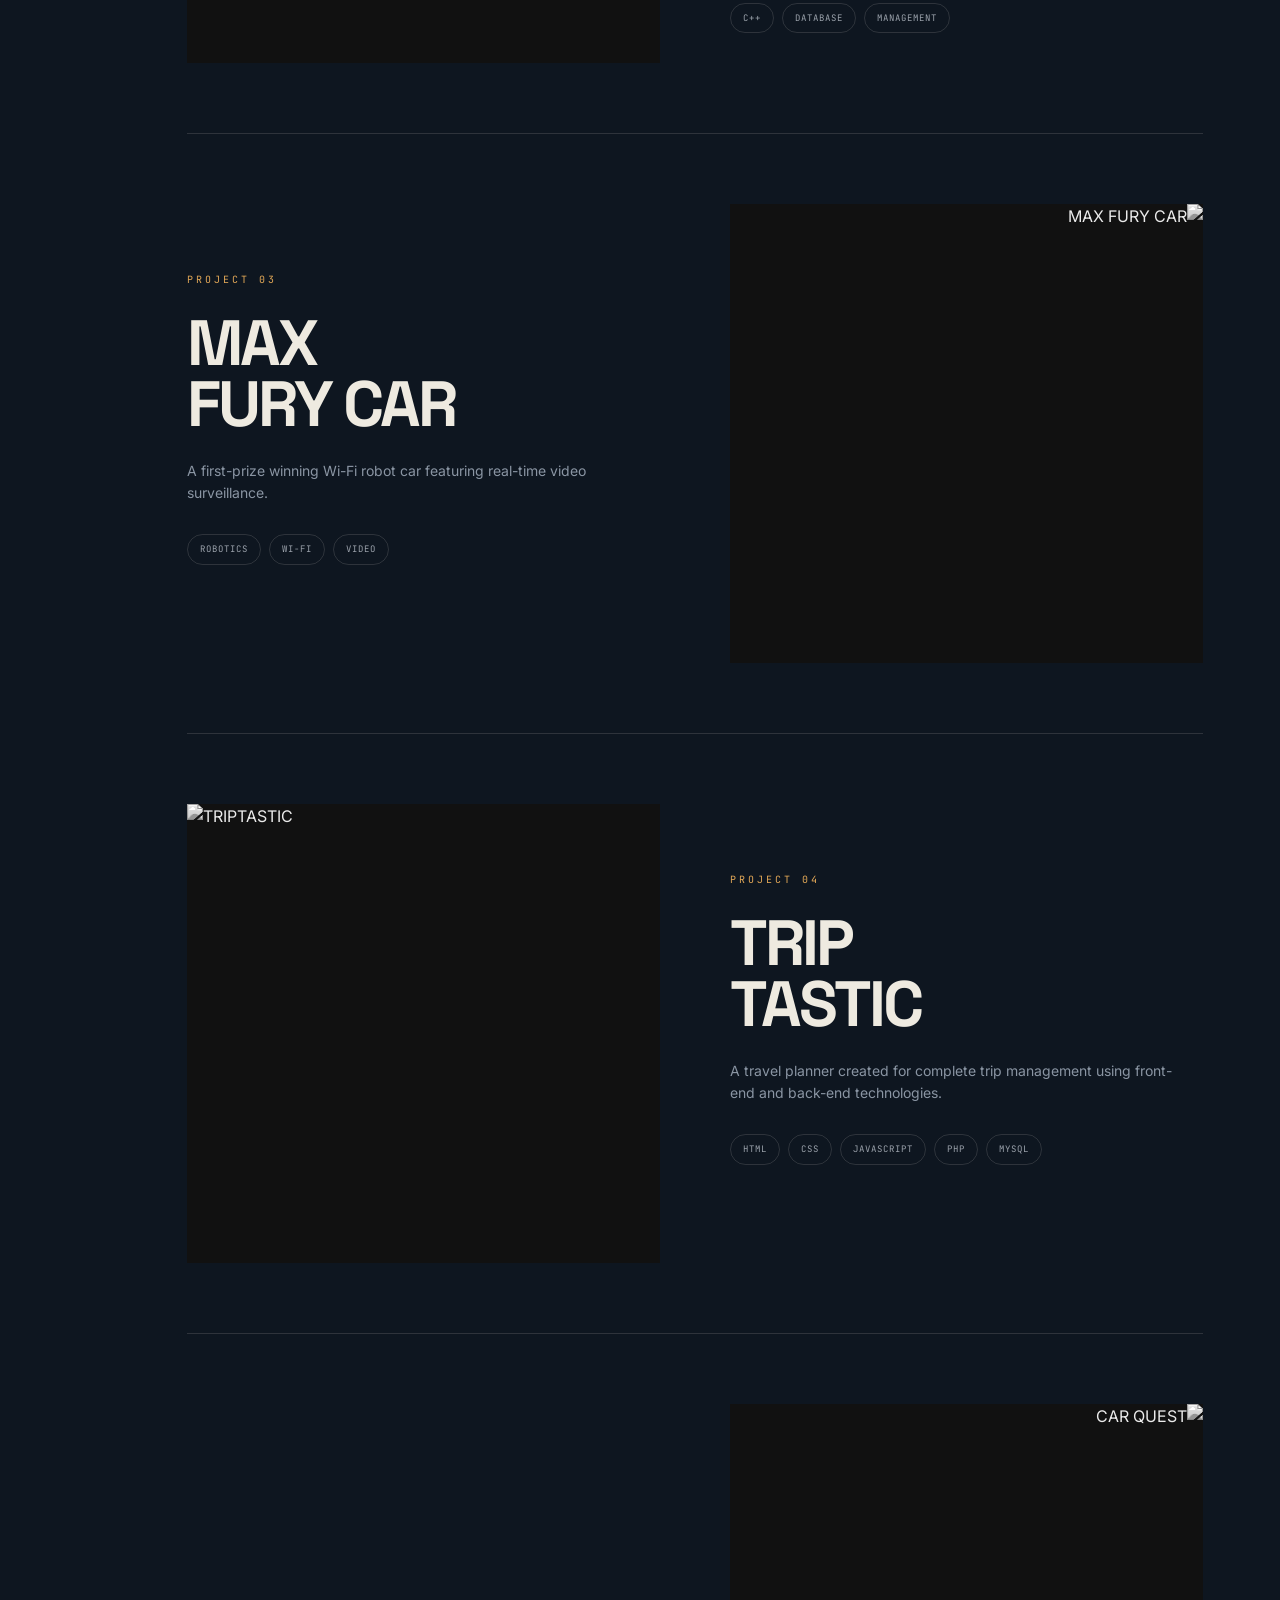
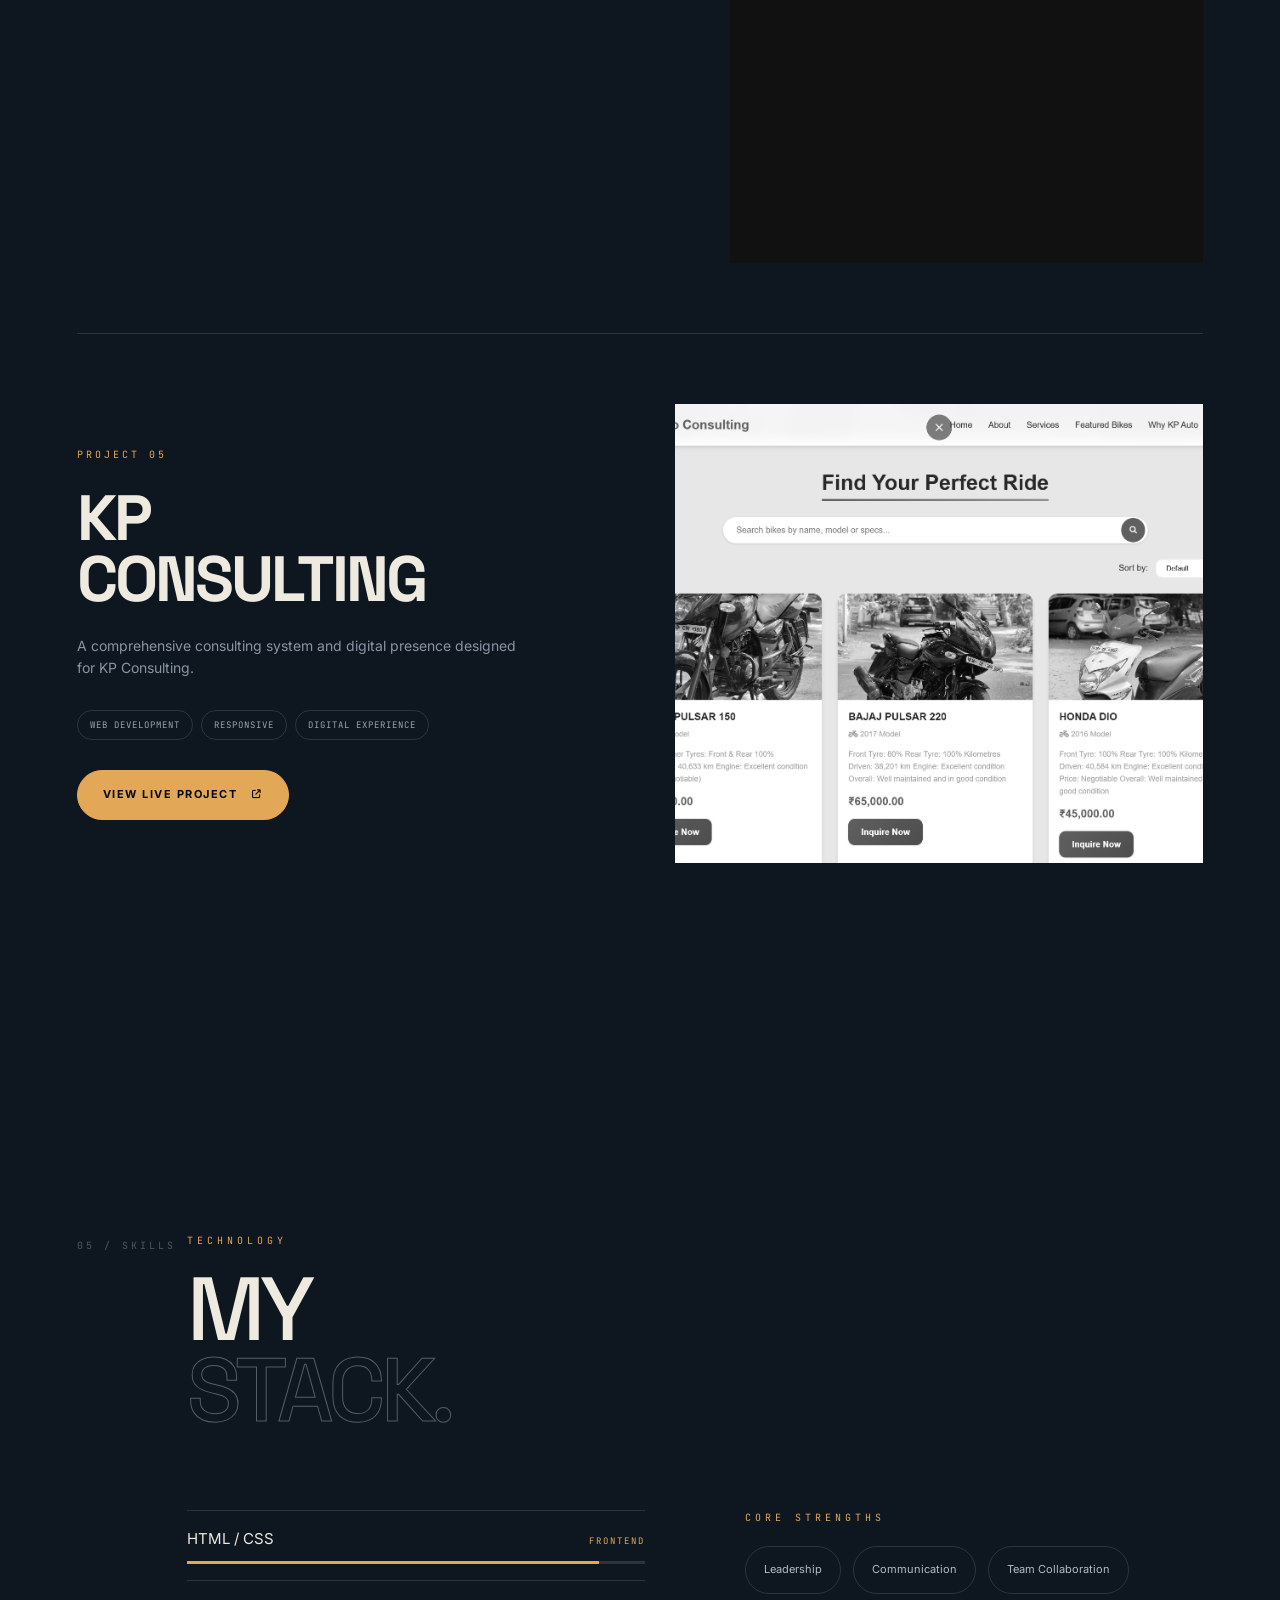
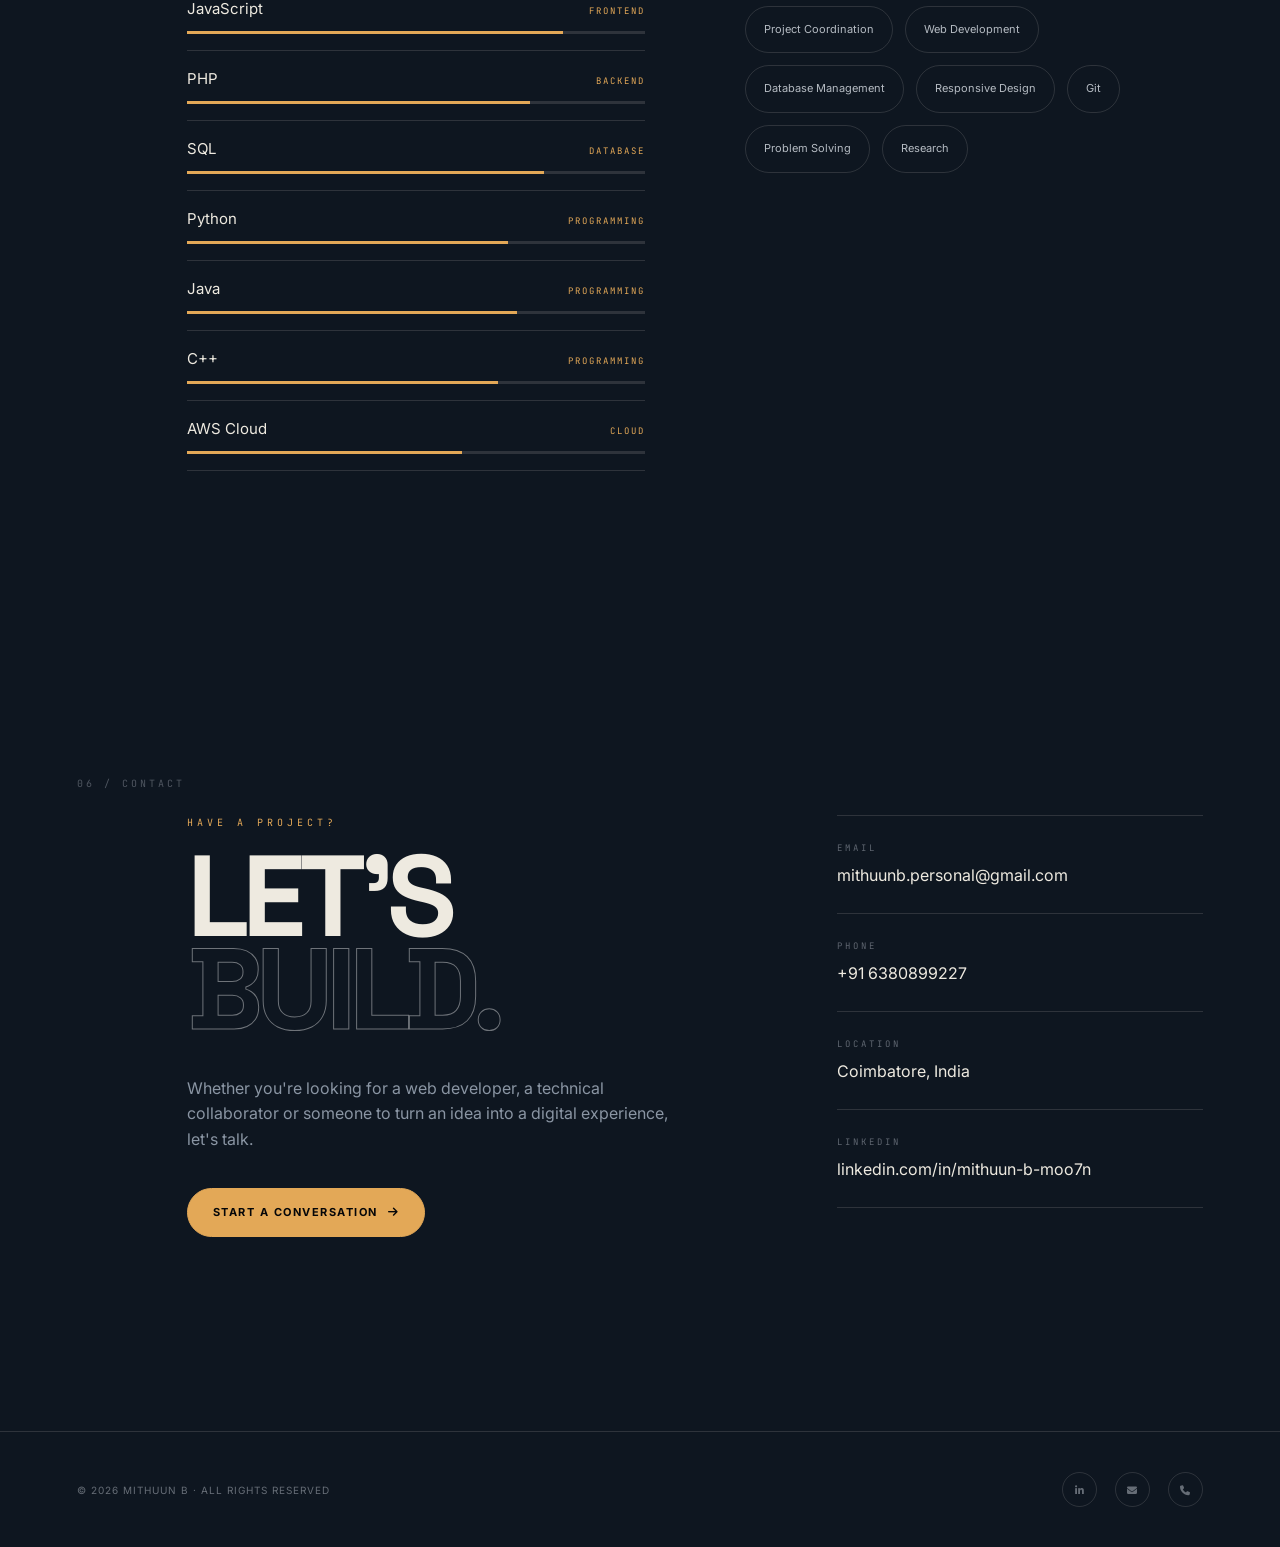
==== commit 07578e26: "Update index.html" ====
--- a/index.html
+++ b/index.html
@@ -710,11 +710,46 @@
                 >
 
             </div>
-
+ <div class="project-info">
+
+                <div class="project-number">
+                    PROJECT 05
+                </div>
+
+                <h3>
+                    CAR<br>
+                    QUEST
+                </h3>
+
+                <p>
+                    A responsive car showcase website
+                    designed with interactive UI features
+                    and mobile-first principles.
+                </p>
+
+                <div class="project-tech">
+
+                    <span class="tech">
+                        HTML
+                    </span>
+
+                    <span class="tech">
+                        CSS
+                    </span>
+
+                    <span class="tech">
+                        JavaScript
+                    </span>
+
+                    <span class="tech">
+                        Responsive
+                    </span>
+
+                </div>
             <div class="project-info">
 
                 <div class="project-number">
-                    PROJECT 01
+                    PROJECT 02
                 </div>
 
                 <h3>
@@ -765,7 +800,7 @@
             <div class="project-info">
 
                 <div class="project-number">
-                    PROJECT 02
+                    PROJECT 03
                 </div>
 
                 <h3>
@@ -816,7 +851,7 @@
             <div class="project-info">
 
                 <div class="project-number">
-                    PROJECT 03
+                    PROJECT 04
                 </div>
 
                 <h3>
@@ -872,42 +907,7 @@
 
             </div>
 
-            <div class="project-info">
-
-                <div class="project-number">
-                    PROJECT 04
-                </div>
-
-                <h3>
-                    CAR<br>
-                    QUEST
-                </h3>
-
-                <p>
-                    A responsive car showcase website
-                    designed with interactive UI features
-                    and mobile-first principles.
-                </p>
-
-                <div class="project-tech">
-
-                    <span class="tech">
-                        HTML
-                    </span>
-
-                    <span class="tech">
-                        CSS
-                    </span>
-
-                    <span class="tech">
-                        JavaScript
-                    </span>
-
-                    <span class="tech">
-                        Responsive
-                    </span>
-
-                </div>
+           
 
             </div>
 
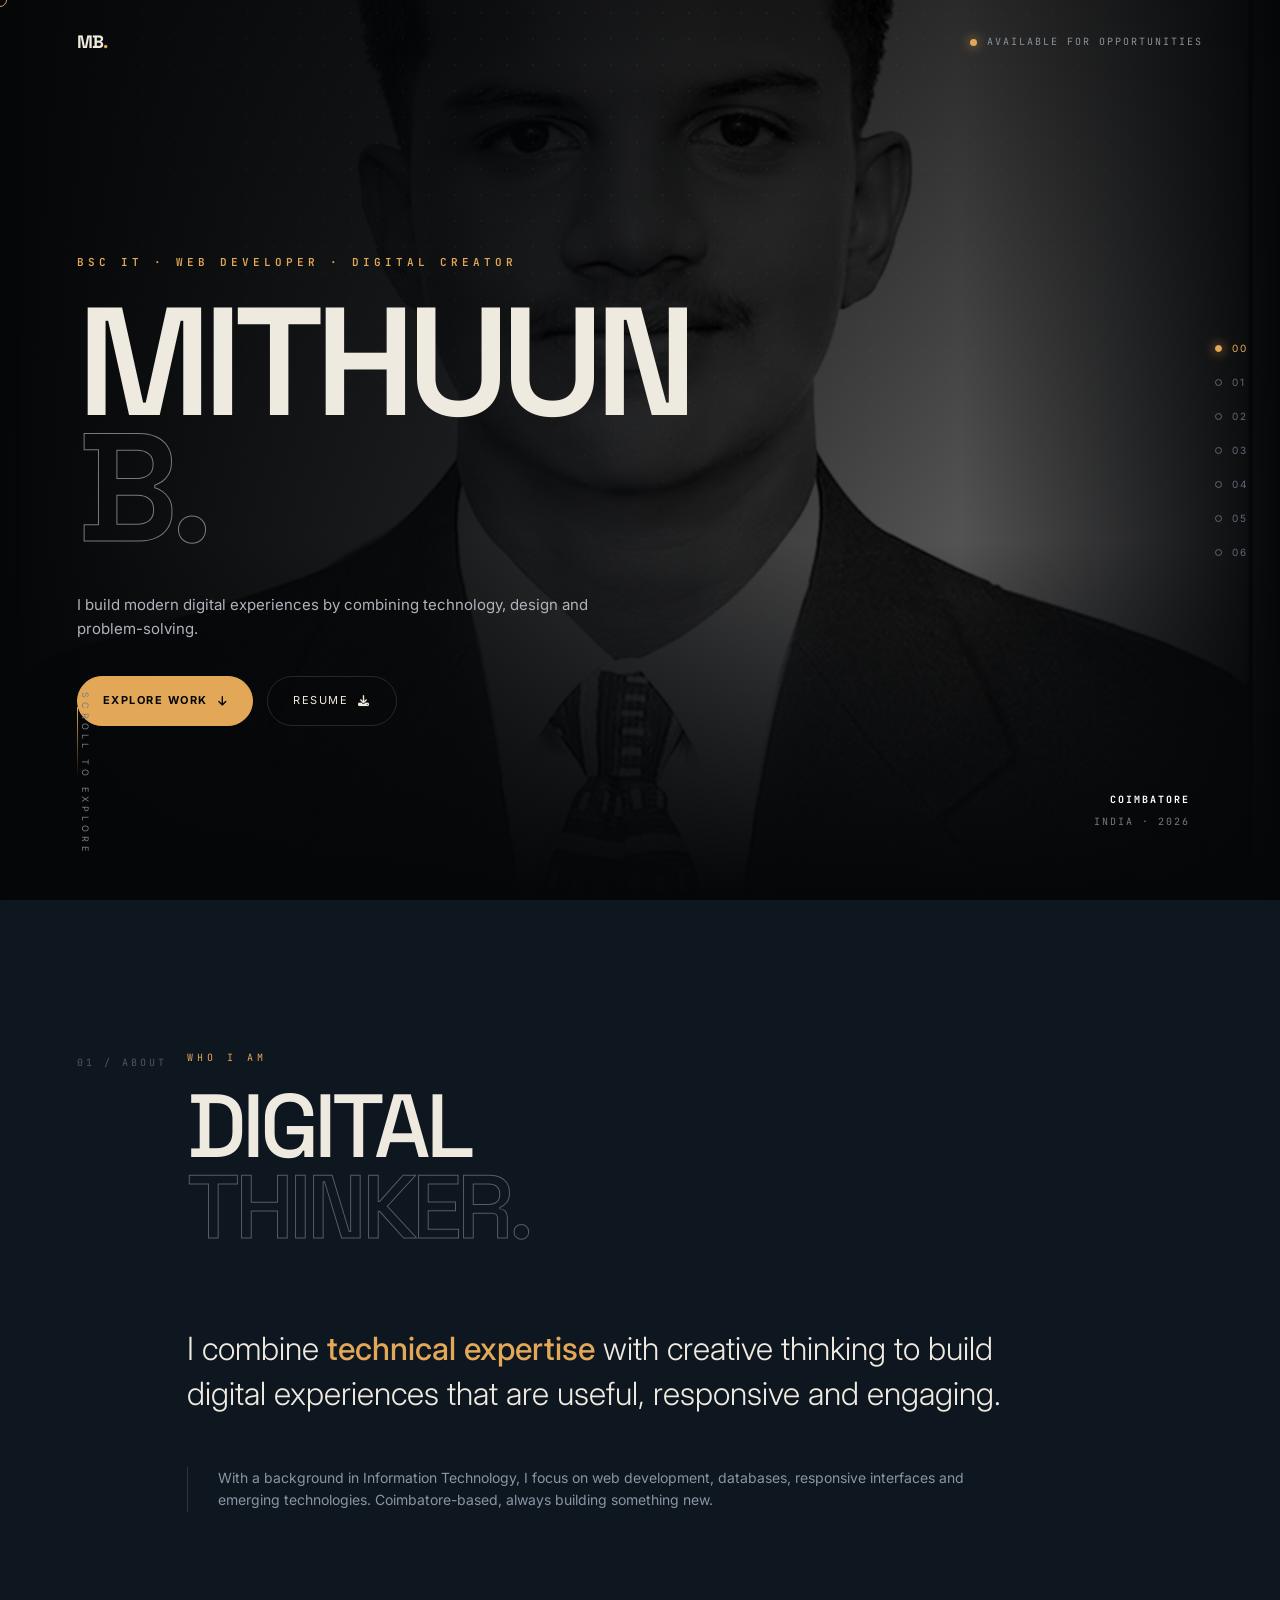
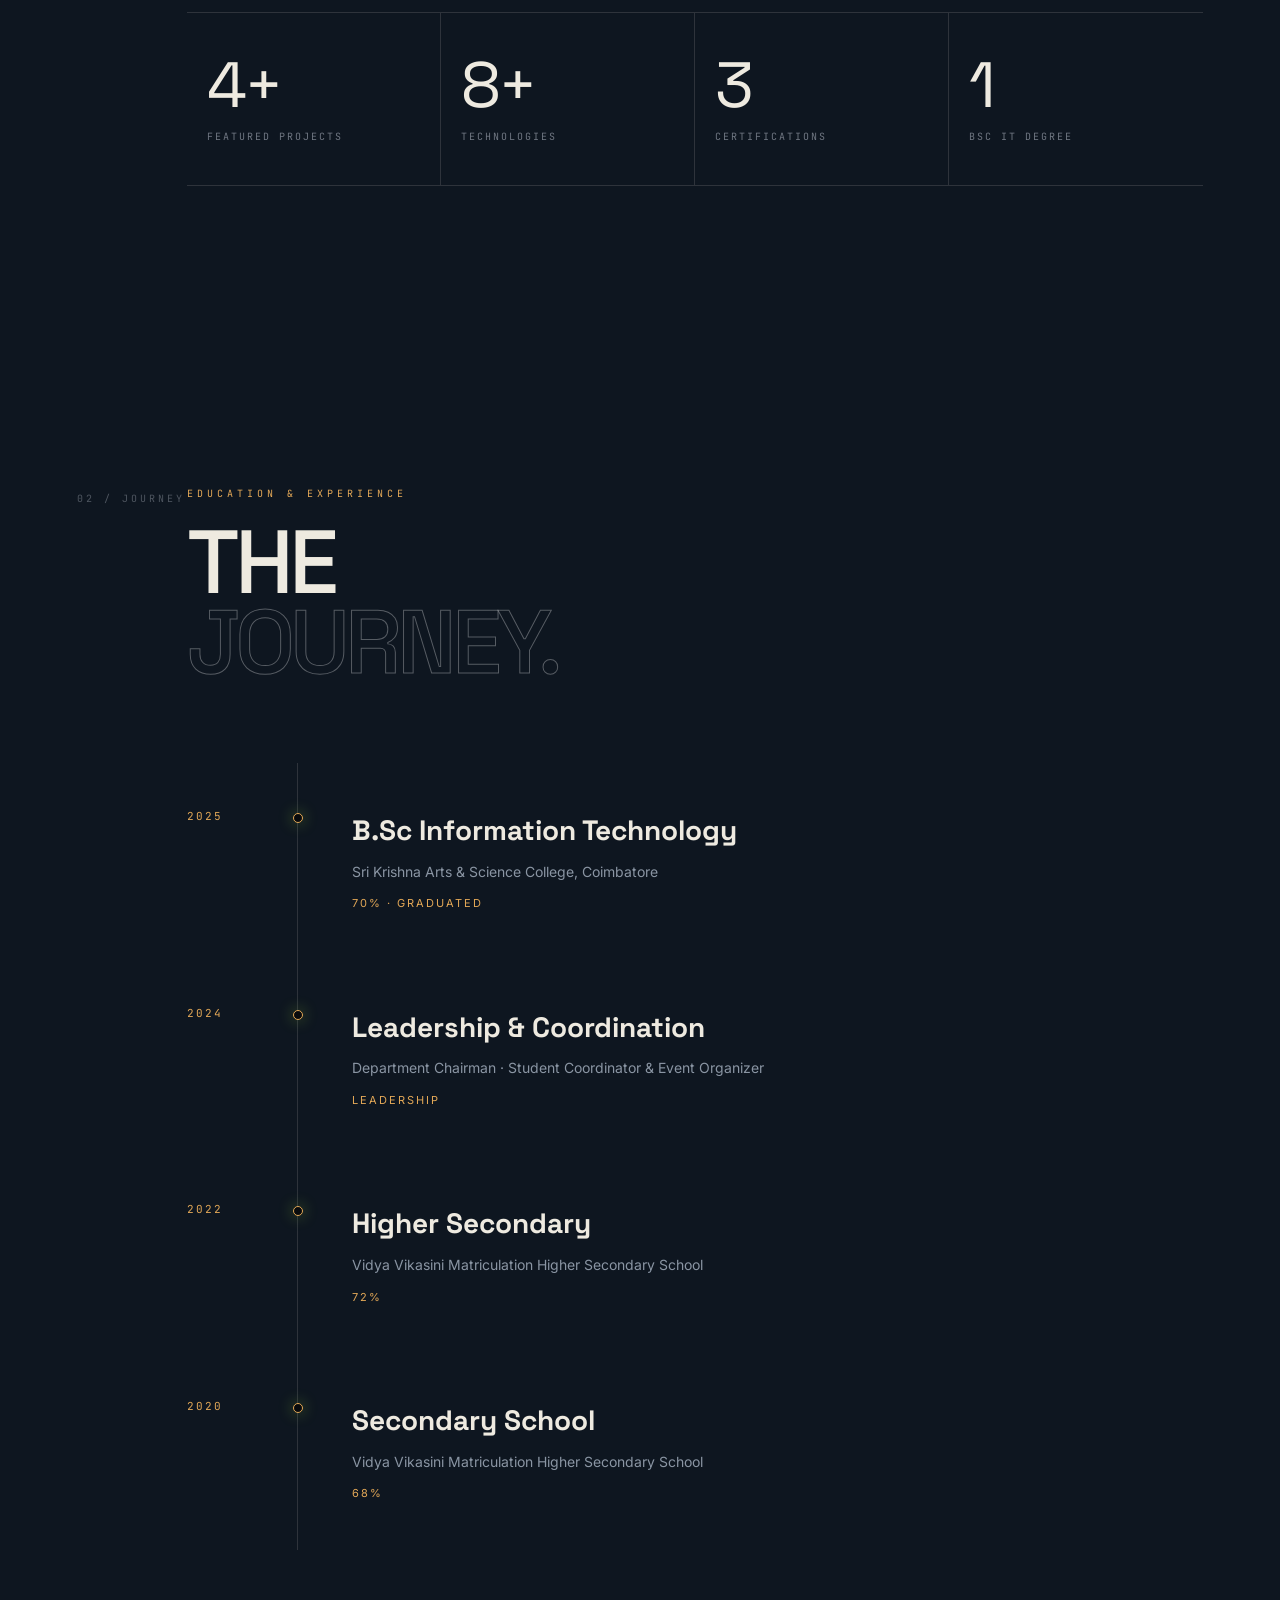
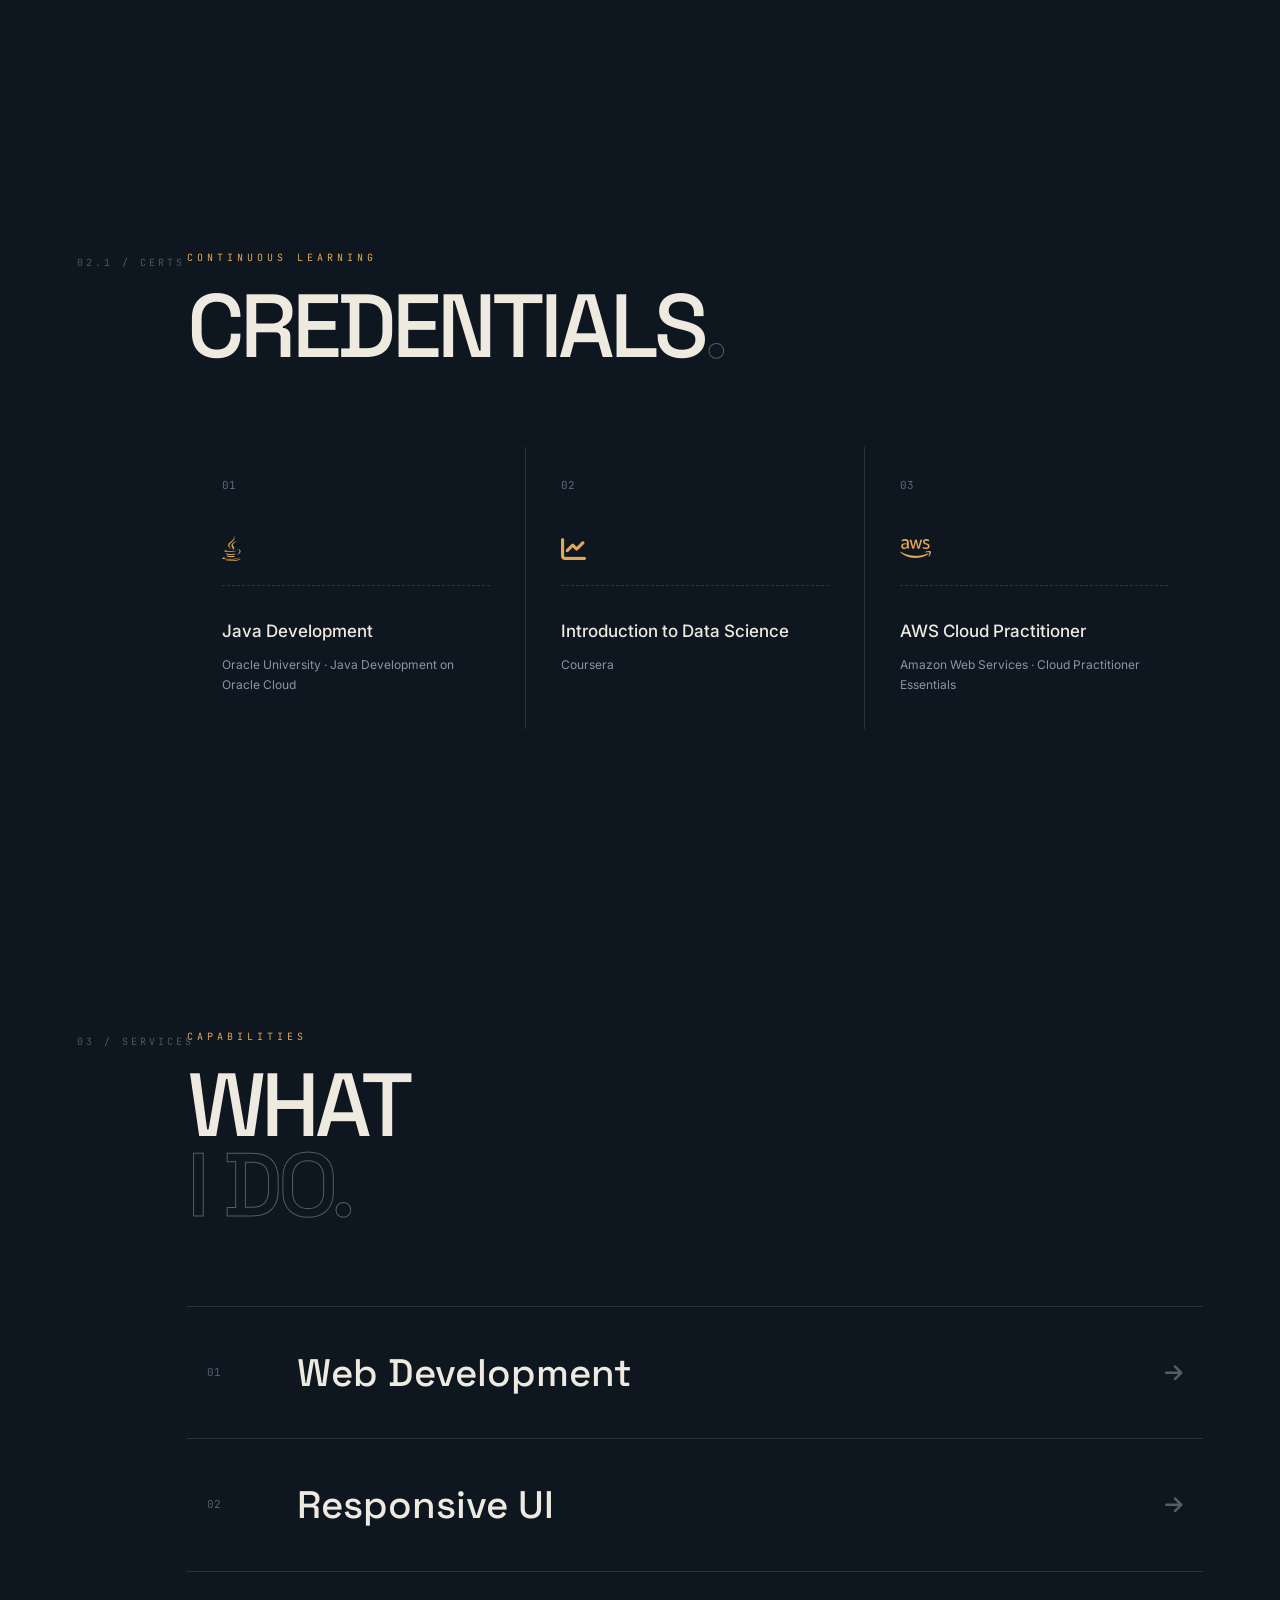
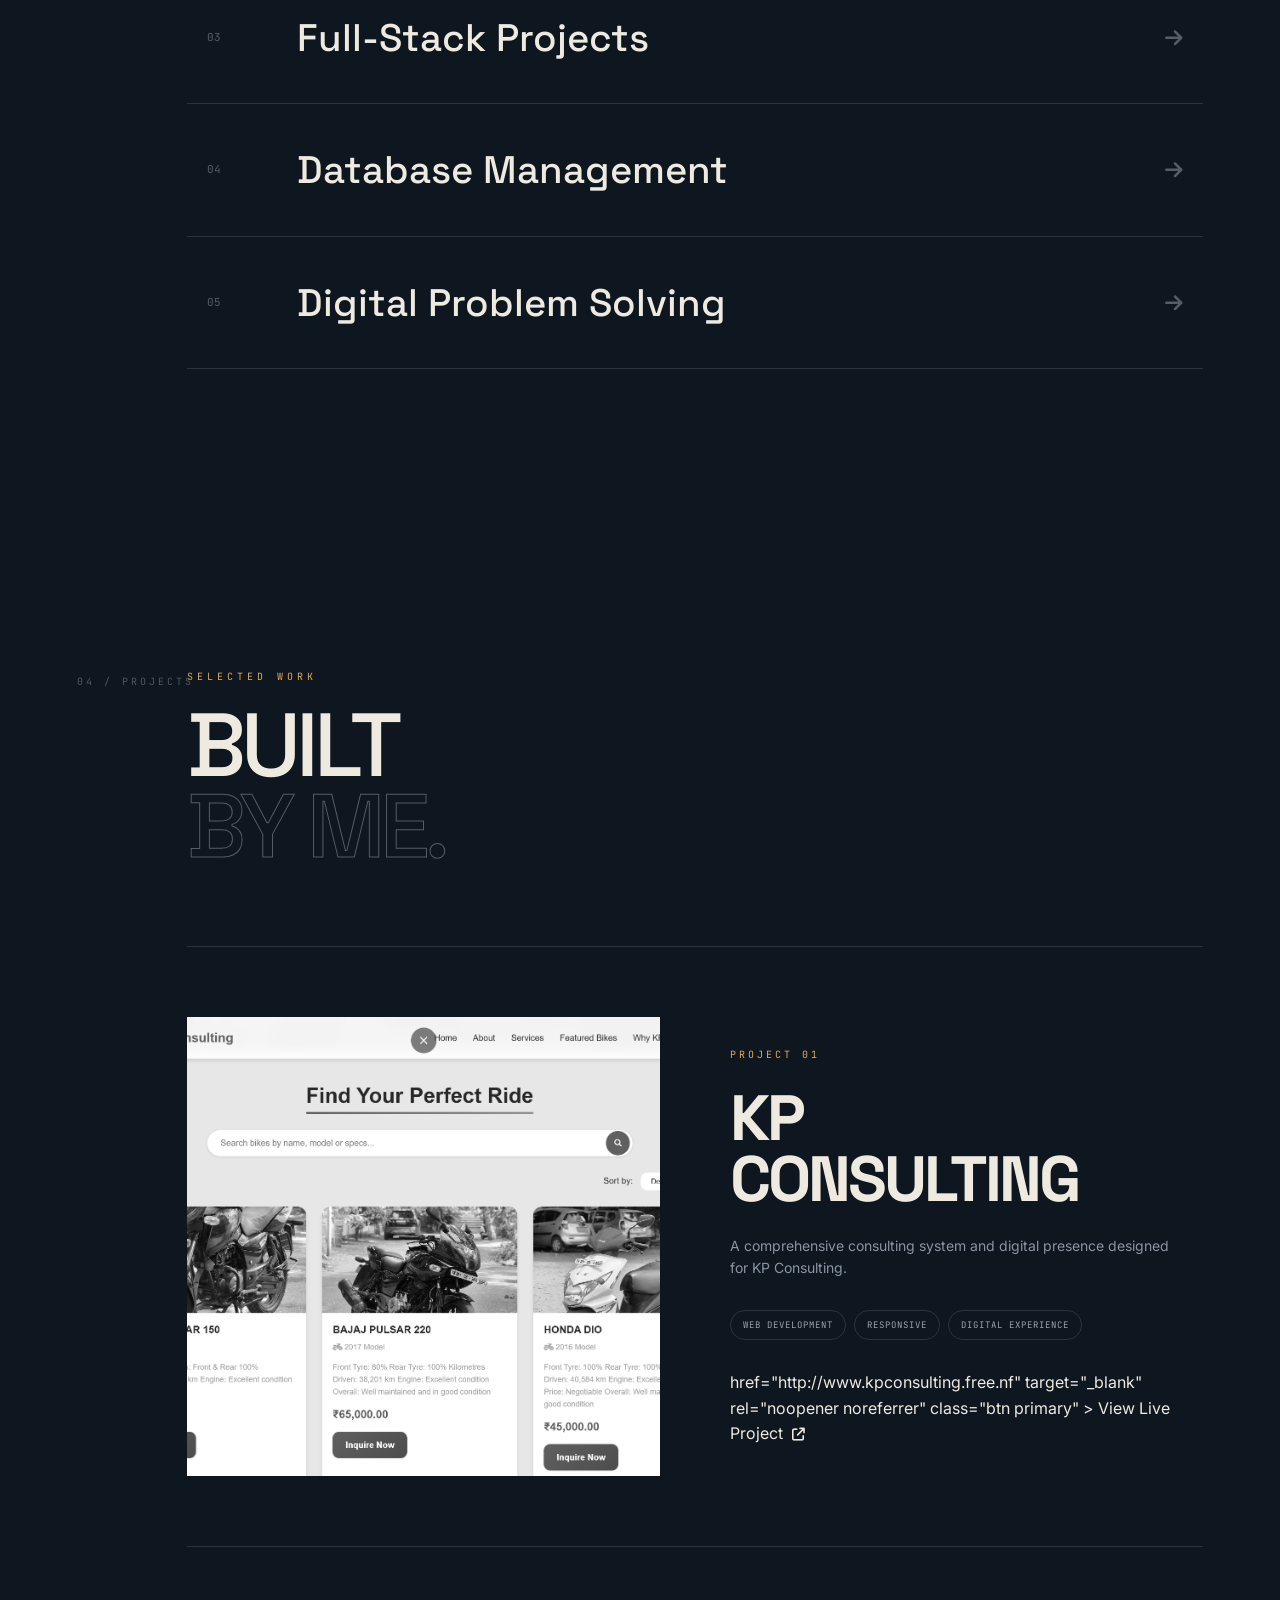
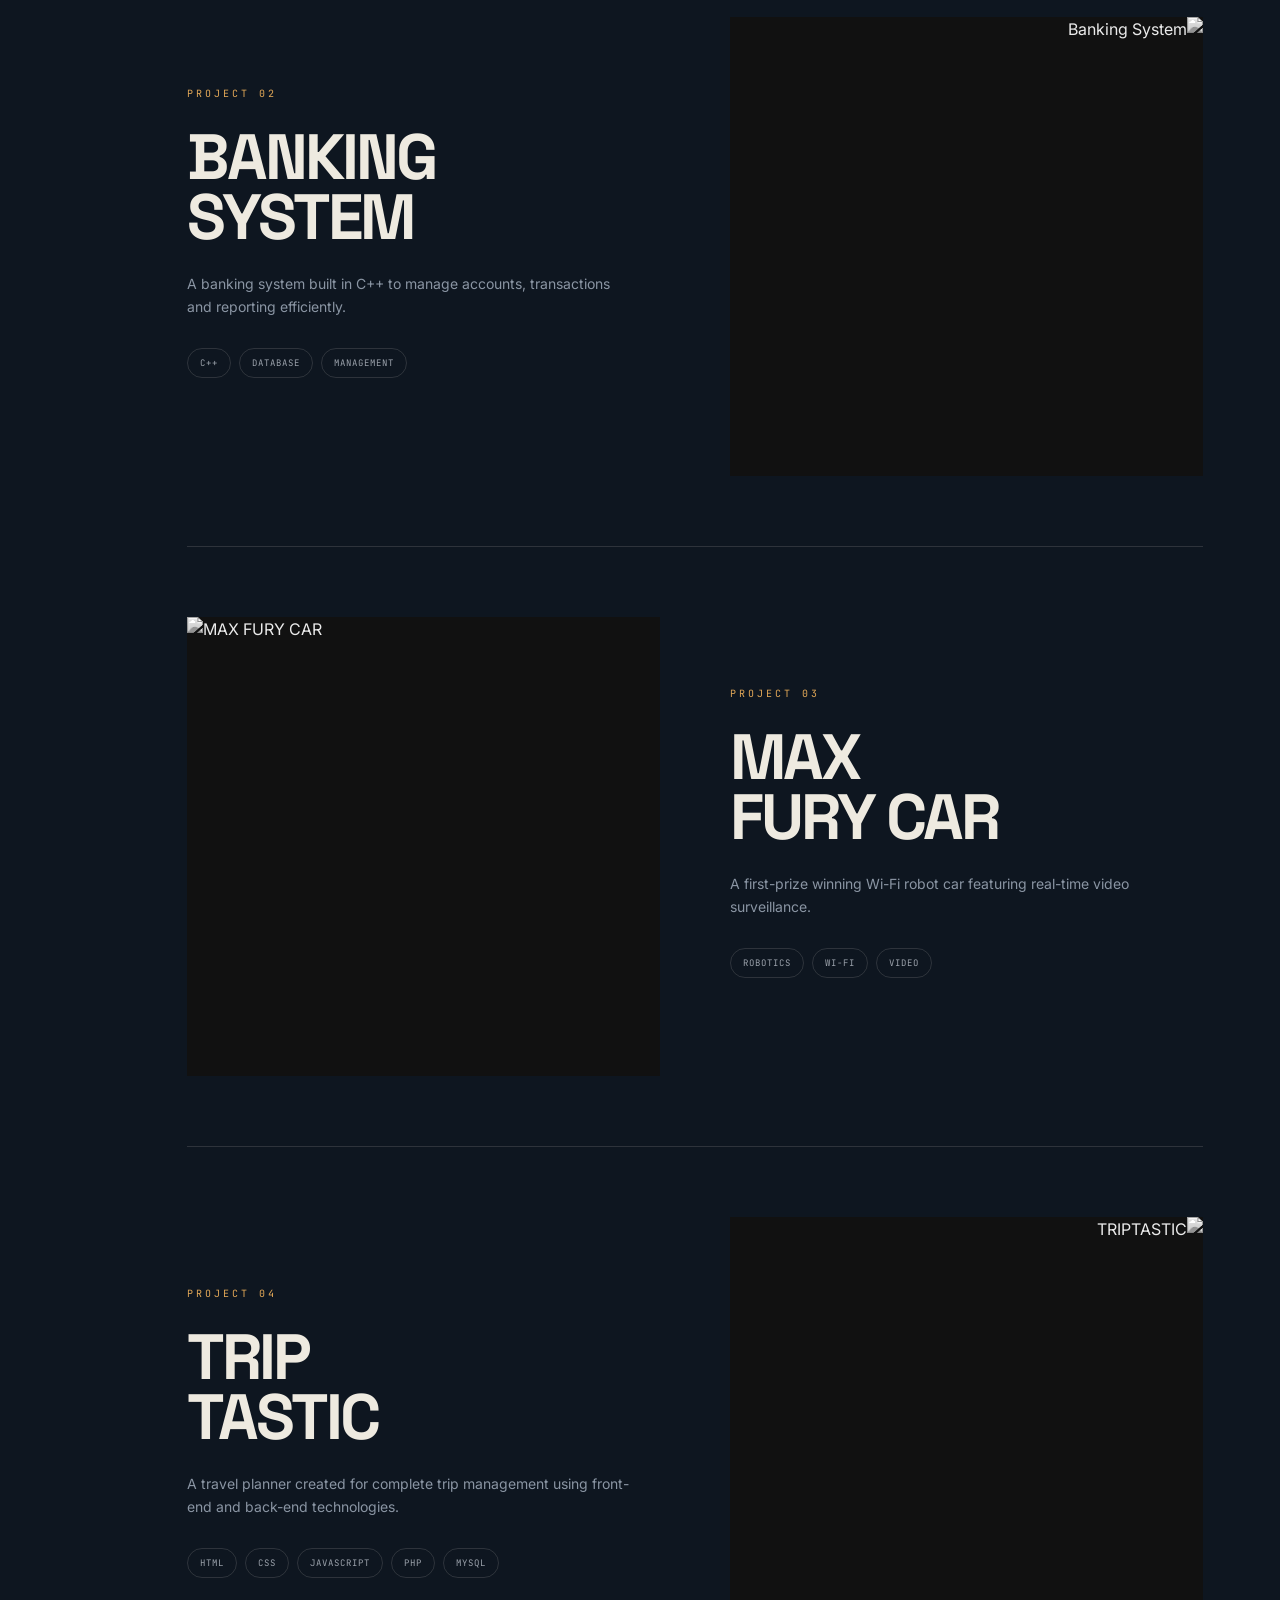
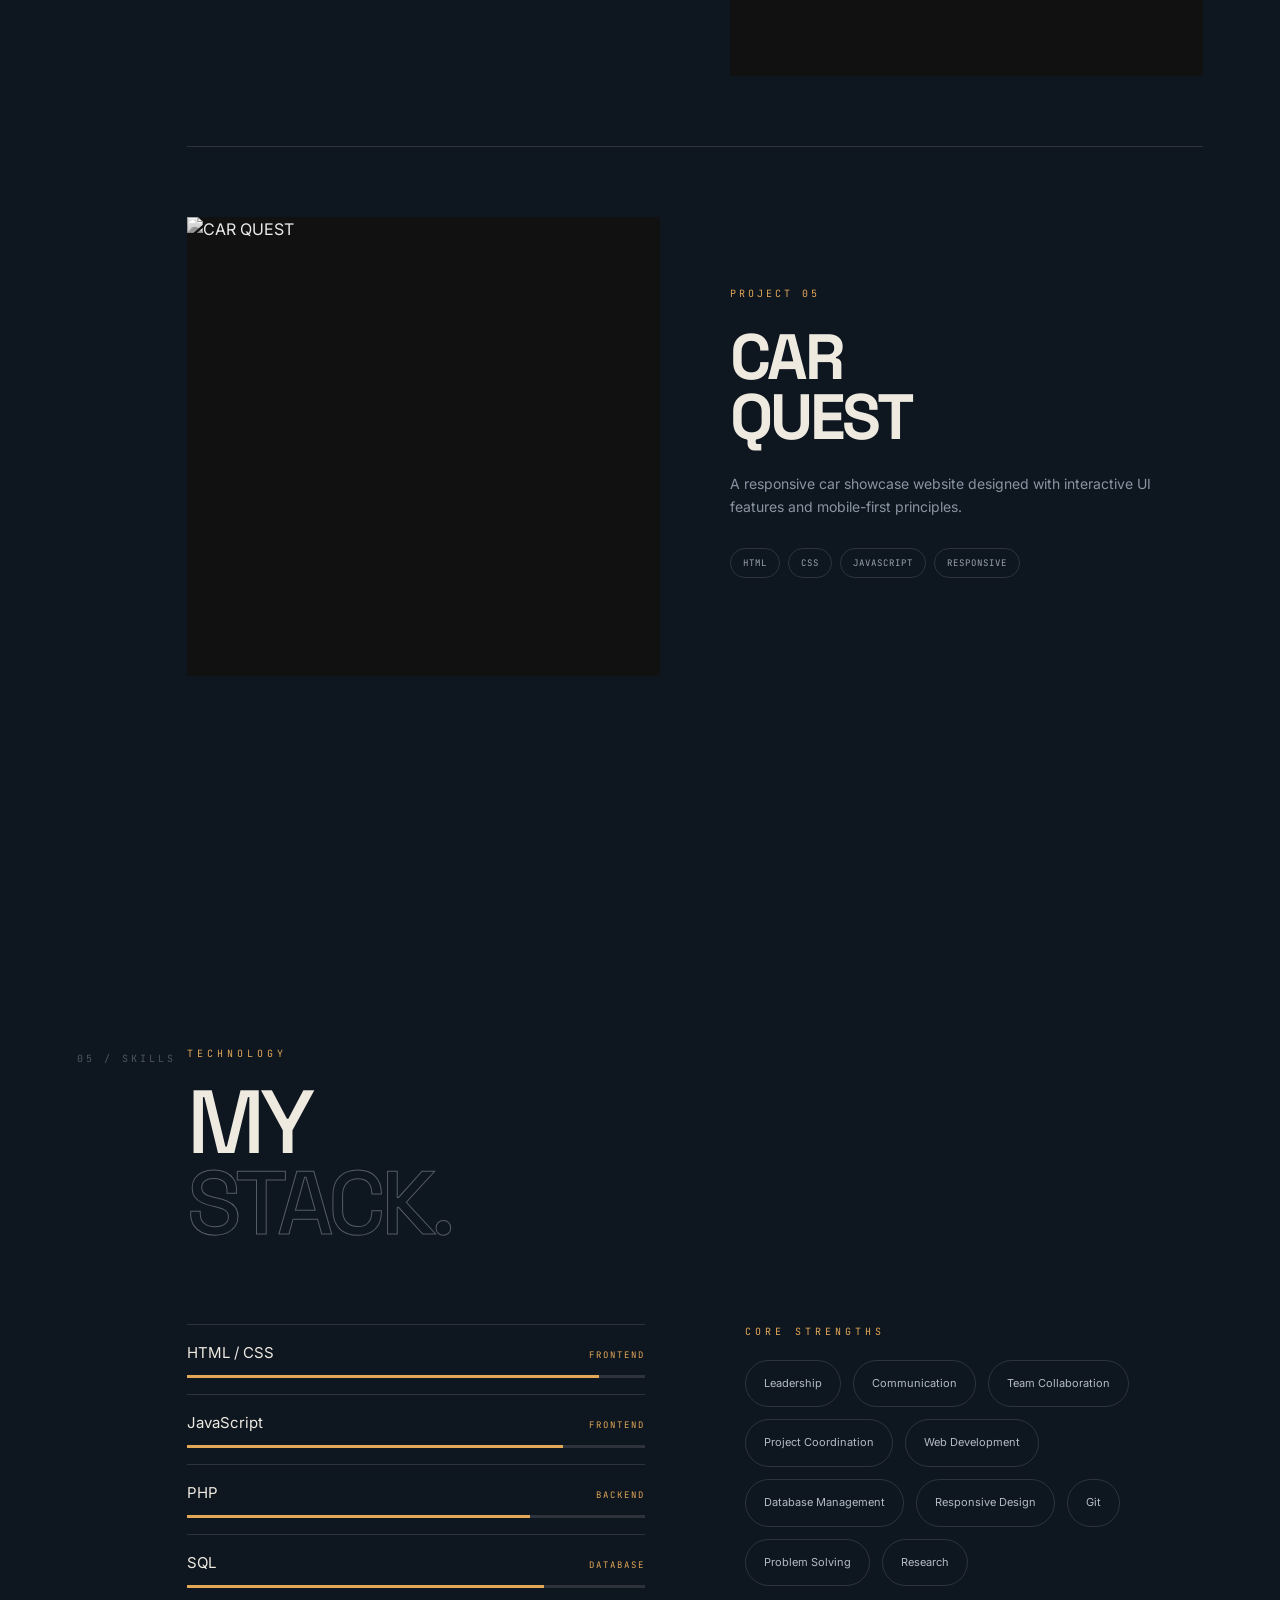
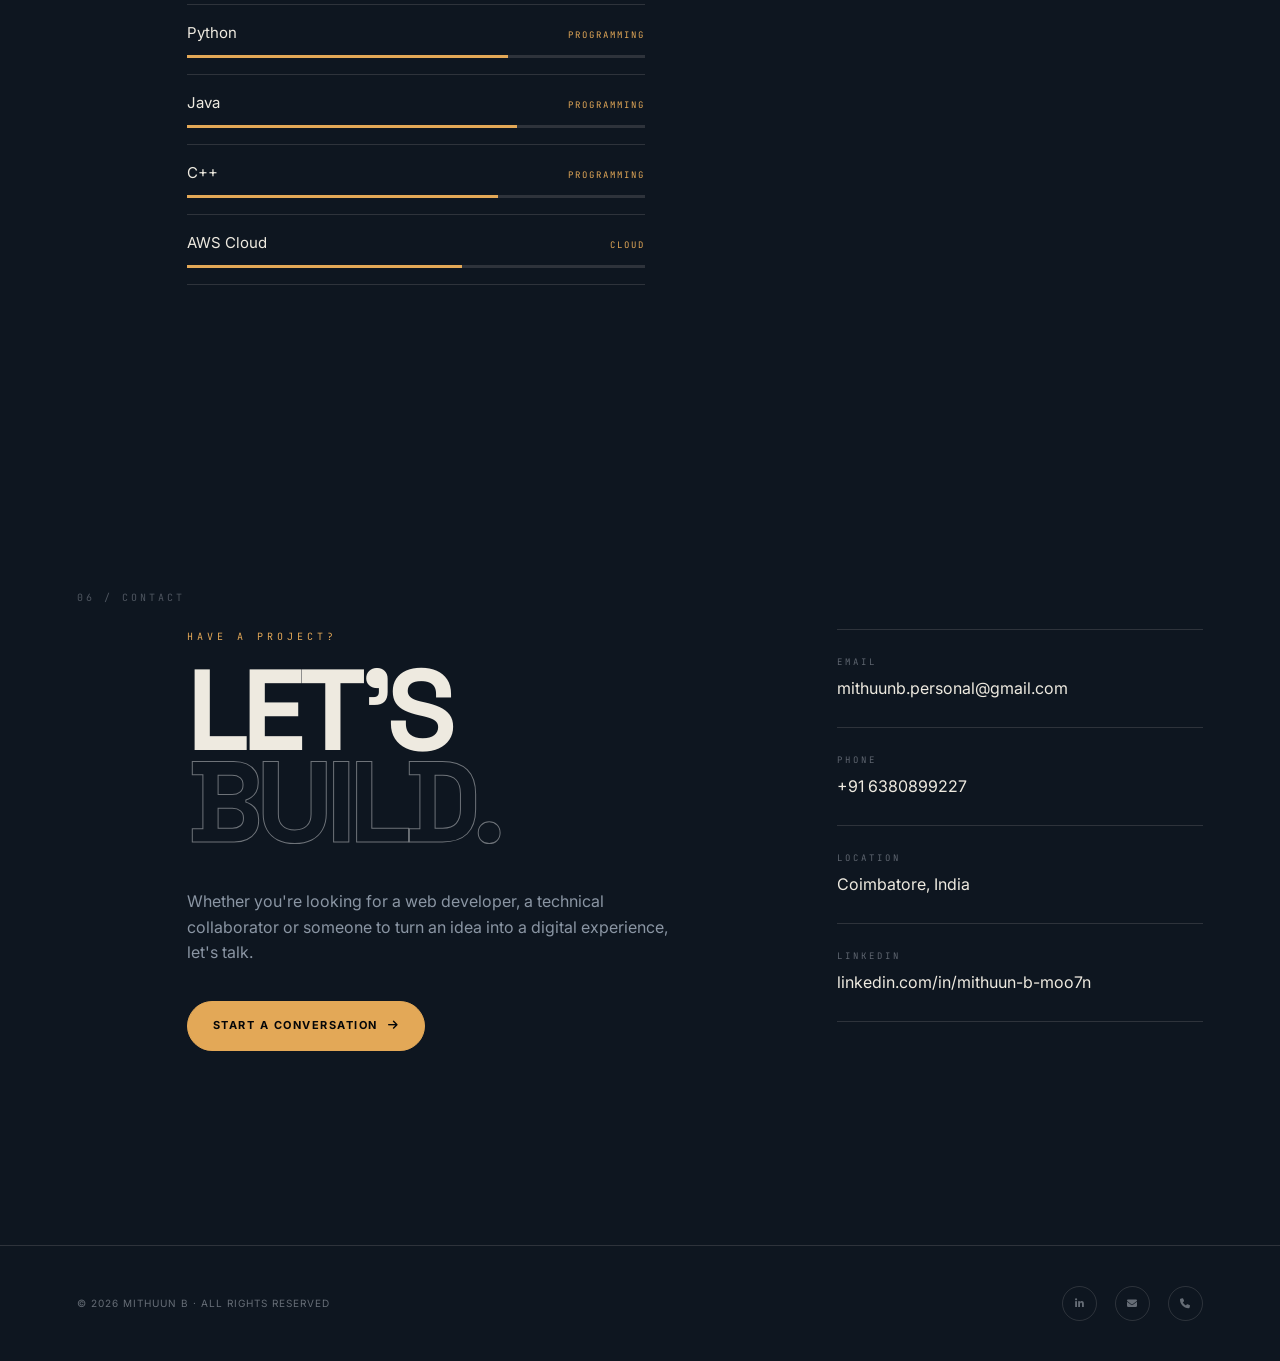
==== commit 4329e131: "Update index.html" ====
--- a/index.html
+++ b/index.html
@@ -698,221 +698,7 @@
     <div class="projects">
 
 
-        <!-- PROJECT 01 -->
-
-        <article class="project">
-
-            <div class="project-image frame">
-
-                <img
-                    src="bank.jpg"
-                    alt="Banking System"
-                >
-
-            </div>
- <div class="project-info">
-
-                <div class="project-number">
-                    PROJECT 05
-                </div>
-
-                <h3>
-                    CAR<br>
-                    QUEST
-                </h3>
-
-                <p>
-                    A responsive car showcase website
-                    designed with interactive UI features
-                    and mobile-first principles.
-                </p>
-
-                <div class="project-tech">
-
-                    <span class="tech">
-                        HTML
-                    </span>
-
-                    <span class="tech">
-                        CSS
-                    </span>
-
-                    <span class="tech">
-                        JavaScript
-                    </span>
-
-                    <span class="tech">
-                        Responsive
-                    </span>
-
-                </div>
-            <div class="project-info">
-
-                <div class="project-number">
-                    PROJECT 02
-                </div>
-
-                <h3>
-                    BANKING<br>
-                    SYSTEM
-                </h3>
-
-                <p>
-                    A banking system built in C++
-                    to manage accounts, transactions
-                    and reporting efficiently.
-                </p>
-
-                <div class="project-tech">
-
-                    <span class="tech">
-                        C++
-                    </span>
-
-                    <span class="tech">
-                        Database
-                    </span>
-
-                    <span class="tech">
-                        Management
-                    </span>
-
-                </div>
-
-            </div>
-
-        </article>
-
-
-        <!-- PROJECT 02 -->
-
-        <article class="project">
-
-            <div class="project-image frame">
-
-                <img
-                    src="furycar.jpg"
-                    alt="MAX FURY CAR"
-                >
-
-            </div>
-
-            <div class="project-info">
-
-                <div class="project-number">
-                    PROJECT 03
-                </div>
-
-                <h3>
-                    MAX<br>
-                    FURY CAR
-                </h3>
-
-                <p>
-                    A first-prize winning Wi-Fi
-                    robot car featuring real-time
-                    video surveillance.
-                </p>
-
-                <div class="project-tech">
-
-                    <span class="tech">
-                        Robotics
-                    </span>
-
-                    <span class="tech">
-                        Wi-Fi
-                    </span>
-
-                    <span class="tech">
-                        Video
-                    </span>
-
-                </div>
-
-            </div>
-
-        </article>
-
-
-        <!-- PROJECT 03 -->
-
-        <article class="project">
-
-            <div class="project-image frame">
-
-                <img
-                    src="triptastic.jpg"
-                    alt="TRIPTASTIC"
-                >
-
-            </div>
-
-            <div class="project-info">
-
-                <div class="project-number">
-                    PROJECT 04
-                </div>
-
-                <h3>
-                    TRIP<br>
-                    TASTIC
-                </h3>
-
-                <p>
-                    A travel planner created for
-                    complete trip management using
-                    front-end and back-end technologies.
-                </p>
-
-                <div class="project-tech">
-
-                    <span class="tech">
-                        HTML
-                    </span>
-
-                    <span class="tech">
-                        CSS
-                    </span>
-
-                    <span class="tech">
-                        JavaScript
-                    </span>
-
-                    <span class="tech">
-                        PHP
-                    </span>
-
-                    <span class="tech">
-                        MySQL
-                    </span>
-
-                </div>
-
-            </div>
-
-        </article>
-
-
-        <!-- PROJECT 04 -->
-
-        <article class="project">
-
-            <div class="project-image frame">
-
-                <img
-                    src="carquest.jpg"
-                    alt="CAR QUEST"
-                >
-
-            </div>
-
-           
-
-            </div>
-
-        </article>
-<!-- PROJECT 01 - Updated for Live Project -->
+        <!-- PROJECT 01 - Live Project -->
 
         <article class="project">
 
@@ -928,7 +714,7 @@
             <div class="project-info">
 
                 <div class="project-number">
-                    PROJECT 05
+                    PROJECT 01
                 </div>
 
                 <h3>
@@ -957,9 +743,8 @@
 
                 </div>
 
-                <!-- ADD THIS: Action Button for Live Link -->
                 <div class="project-actions" style="margin-top: 20px;">
-                    <a
+                    
                         href="http://www.kpconsulting.free.nf"
                         target="_blank"
                         rel="noopener noreferrer"
@@ -969,17 +754,230 @@
                         <i class="fa-solid fa-arrow-up-right-from-square" style="font-size: 0.8em; margin-left: 5px;"></i>
                     </a>
                 </div>
-                <!-- ======================================== -->
 
             </div>
 
         </article>
 
+
+        <!-- PROJECT 02 -->
+
+        <article class="project">
+
+            <div class="project-image frame">
+
+                <img
+                    src="bank.jpg"
+                    alt="Banking System"
+                >
+
+            </div>
+
+            <div class="project-info">
+
+                <div class="project-number">
+                    PROJECT 02
+                </div>
+
+                <h3>
+                    BANKING<br>
+                    SYSTEM
+                </h3>
+
+                <p>
+                    A banking system built in C++
+                    to manage accounts, transactions
+                    and reporting efficiently.
+                </p>
+
+                <div class="project-tech">
+
+                    <span class="tech">
+                        C++
+                    </span>
+
+                    <span class="tech">
+                        Database
+                    </span>
+
+                    <span class="tech">
+                        Management
+                    </span>
+
+                </div>
+
+            </div>
+
+        </article>
+
+
+        <!-- PROJECT 03 -->
+
+        <article class="project">
+
+            <div class="project-image frame">
+
+                <img
+                    src="furycar.jpg"
+                    alt="MAX FURY CAR"
+                >
+
+            </div>
+
+            <div class="project-info">
+
+                <div class="project-number">
+                    PROJECT 03
+                </div>
+
+                <h3>
+                    MAX<br>
+                    FURY CAR
+                </h3>
+
+                <p>
+                    A first-prize winning Wi-Fi
+                    robot car featuring real-time
+                    video surveillance.
+                </p>
+
+                <div class="project-tech">
+
+                    <span class="tech">
+                        Robotics
+                    </span>
+
+                    <span class="tech">
+                        Wi-Fi
+                    </span>
+
+                    <span class="tech">
+                        Video
+                    </span>
+
+                </div>
+
+            </div>
+
+        </article>
+
+
+        <!-- PROJECT 04 -->
+
+        <article class="project">
+
+            <div class="project-image frame">
+
+                <img
+                    src="triptastic.jpg"
+                    alt="TRIPTASTIC"
+                >
+
+            </div>
+
+            <div class="project-info">
+
+                <div class="project-number">
+                    PROJECT 04
+                </div>
+
+                <h3>
+                    TRIP<br>
+                    TASTIC
+                </h3>
+
+                <p>
+                    A travel planner created for
+                    complete trip management using
+                    front-end and back-end technologies.
+                </p>
+
+                <div class="project-tech">
+
+                    <span class="tech">
+                        HTML
+                    </span>
+
+                    <span class="tech">
+                        CSS
+                    </span>
+
+                    <span class="tech">
+                        JavaScript
+                    </span>
+
+                    <span class="tech">
+                        PHP
+                    </span>
+
+                    <span class="tech">
+                        MySQL
+                    </span>
+
+                </div>
+
+            </div>
+
+        </article>
+
+
+        <!-- PROJECT 05 -->
+
+        <article class="project">
+
+            <div class="project-image frame">
+
+                <img
+                    src="carquest.jpg"
+                    alt="CAR QUEST"
+                >
+
+            </div>
+
+            <div class="project-info">
+
+                <div class="project-number">
+                    PROJECT 05
+                </div>
+
+                <h3>
+                    CAR<br>
+                    QUEST
+                </h3>
+
+                <p>
+                    A responsive car showcase website
+                    designed with interactive UI features
+                    and mobile-first principles.
+                </p>
+
+                <div class="project-tech">
+
+                    <span class="tech">
+                        HTML
+                    </span>
+
+                    <span class="tech">
+                        CSS
+                    </span>
+
+                    <span class="tech">
+                        JavaScript
+                    </span>
+
+                    <span class="tech">
+                        Responsive
+                    </span>
+
+                </div>
+
+            </div>
+
+        </article>
+
     </div>
 
 </section>
-
-
 <!-- ======================================================
      SKILLS
 ====================================================== -->
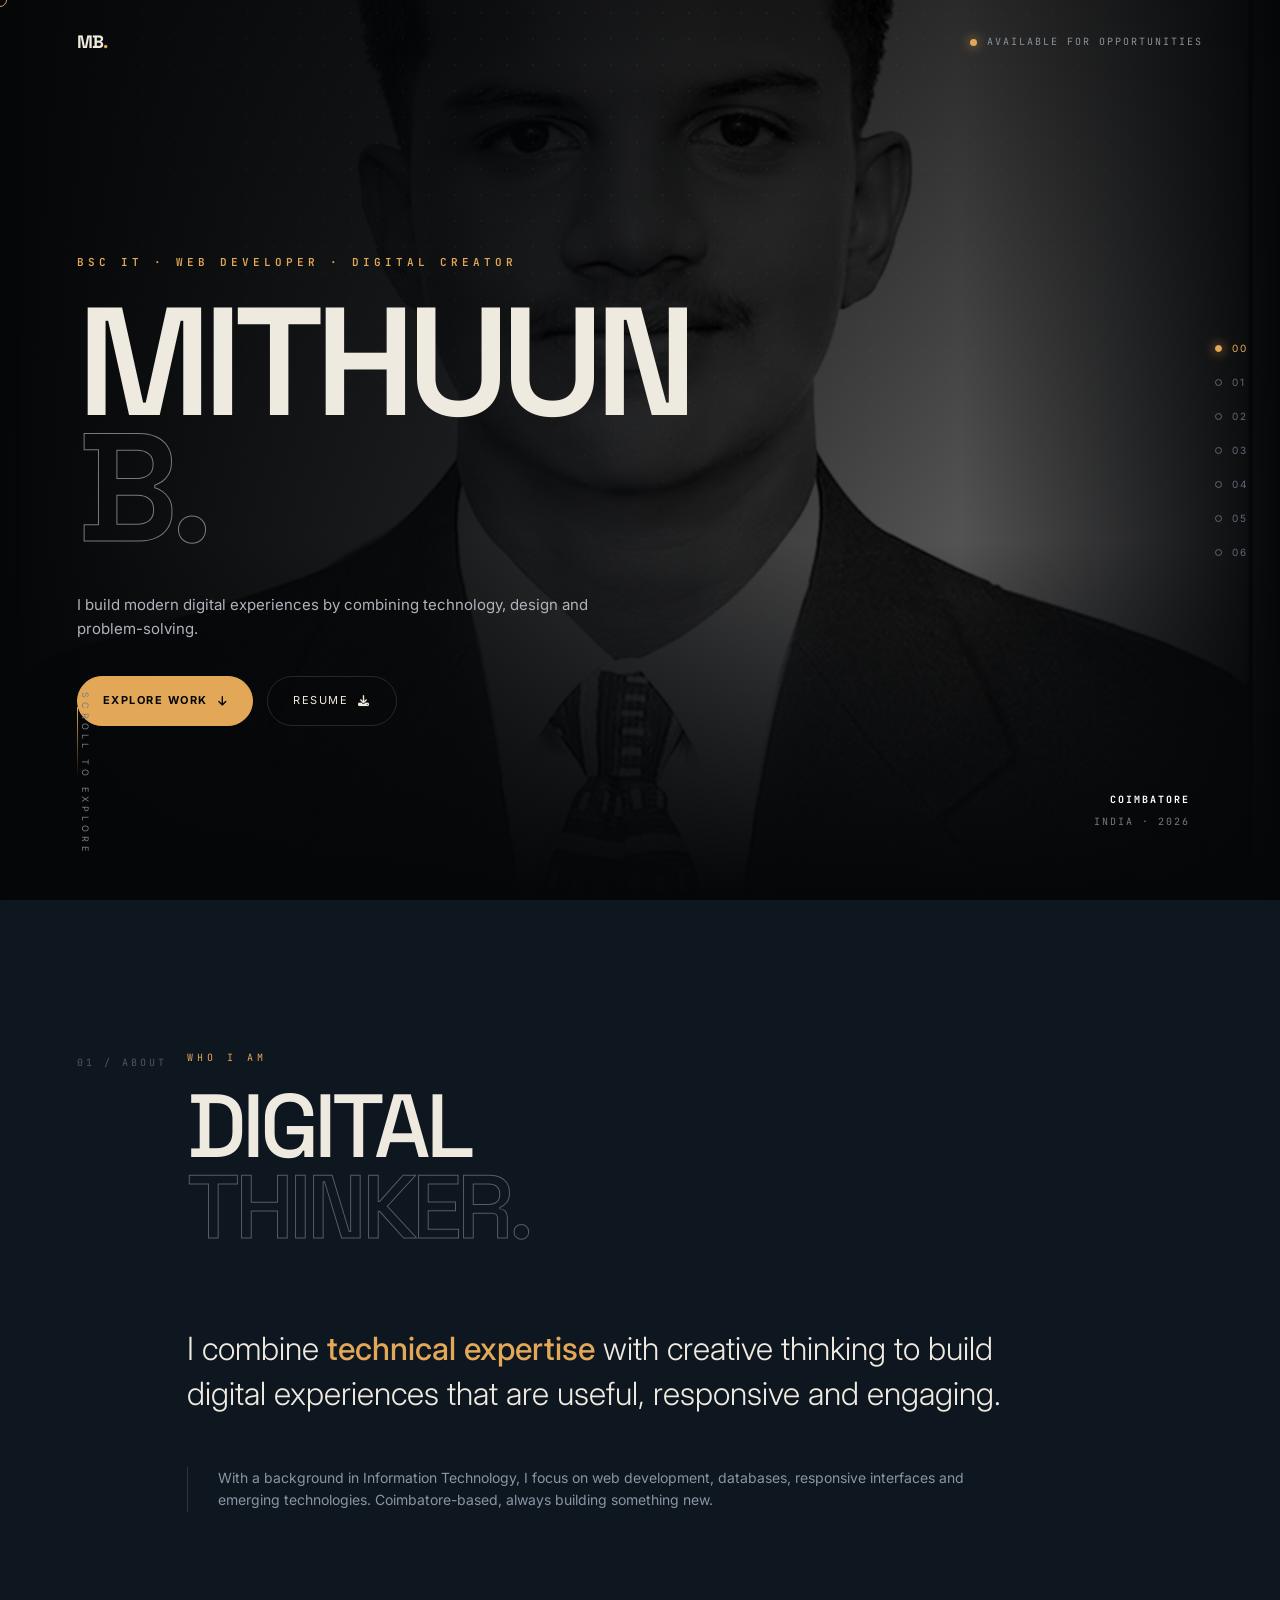
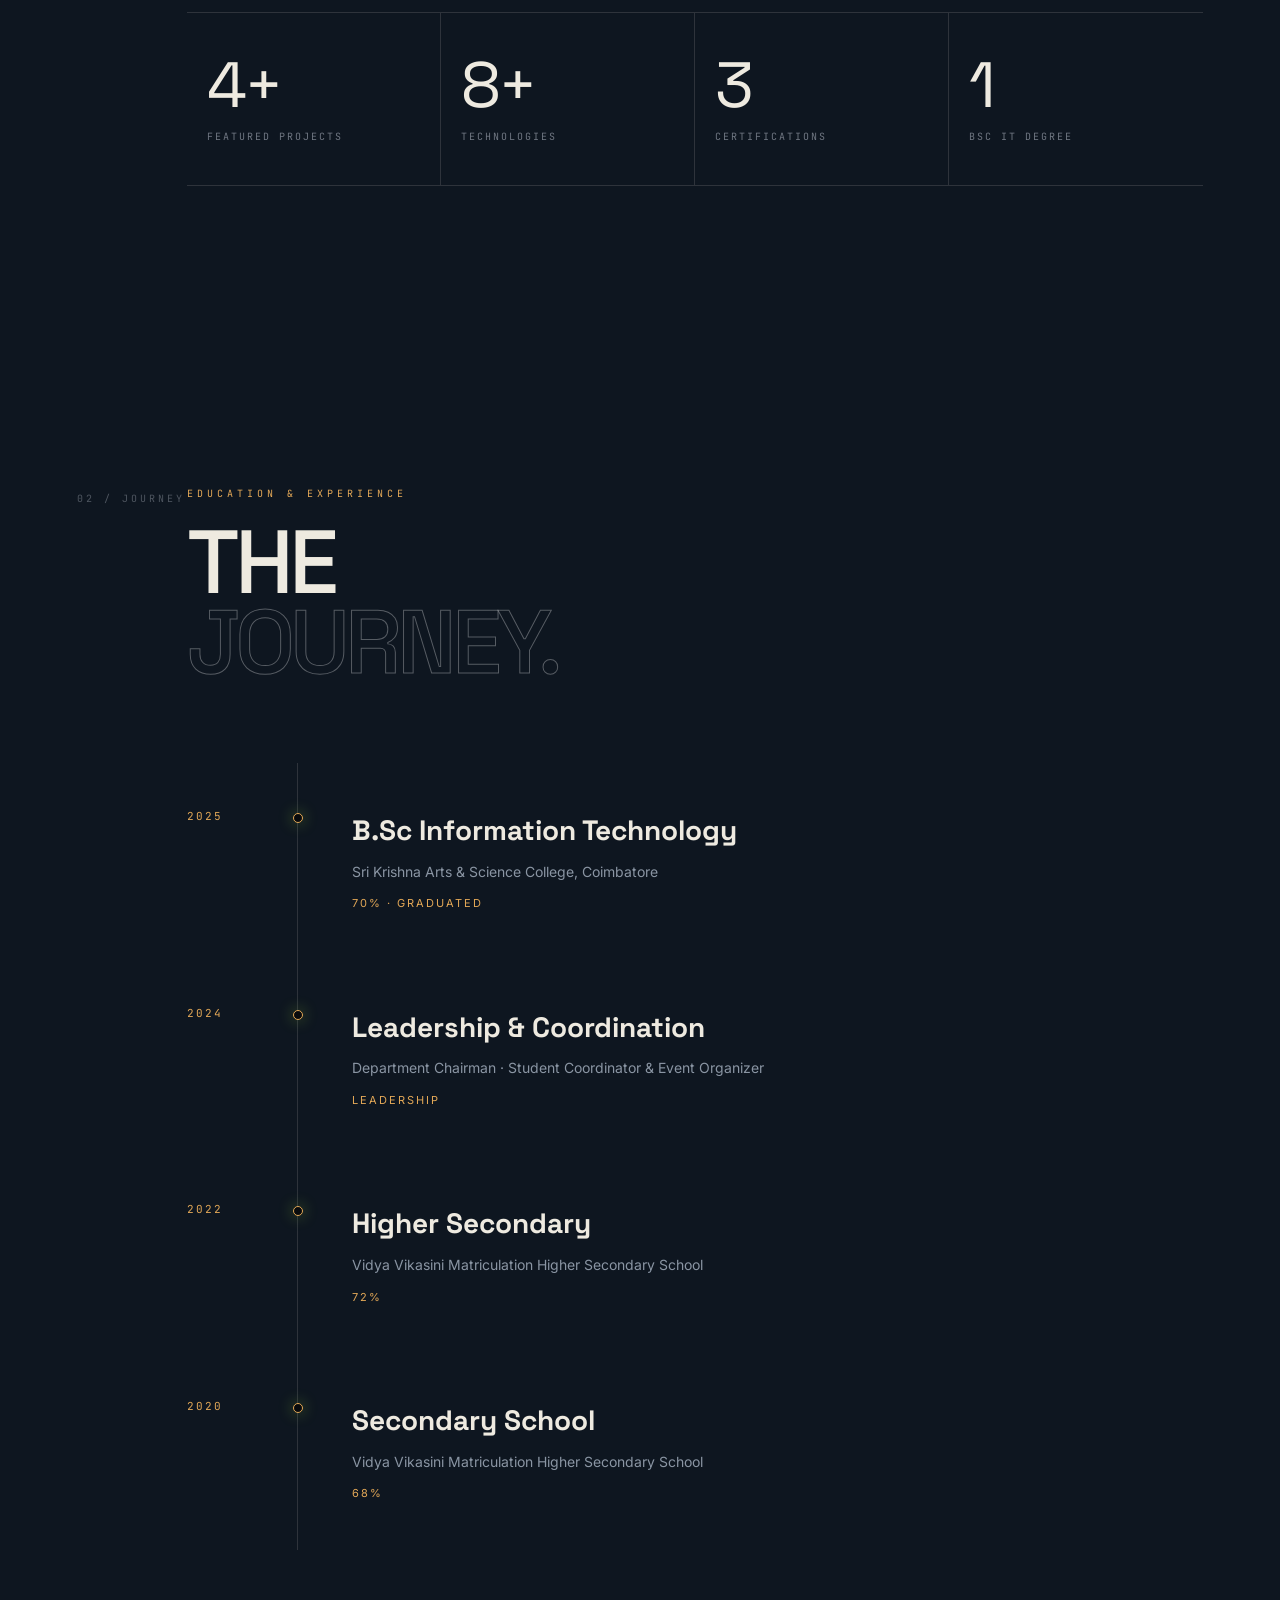
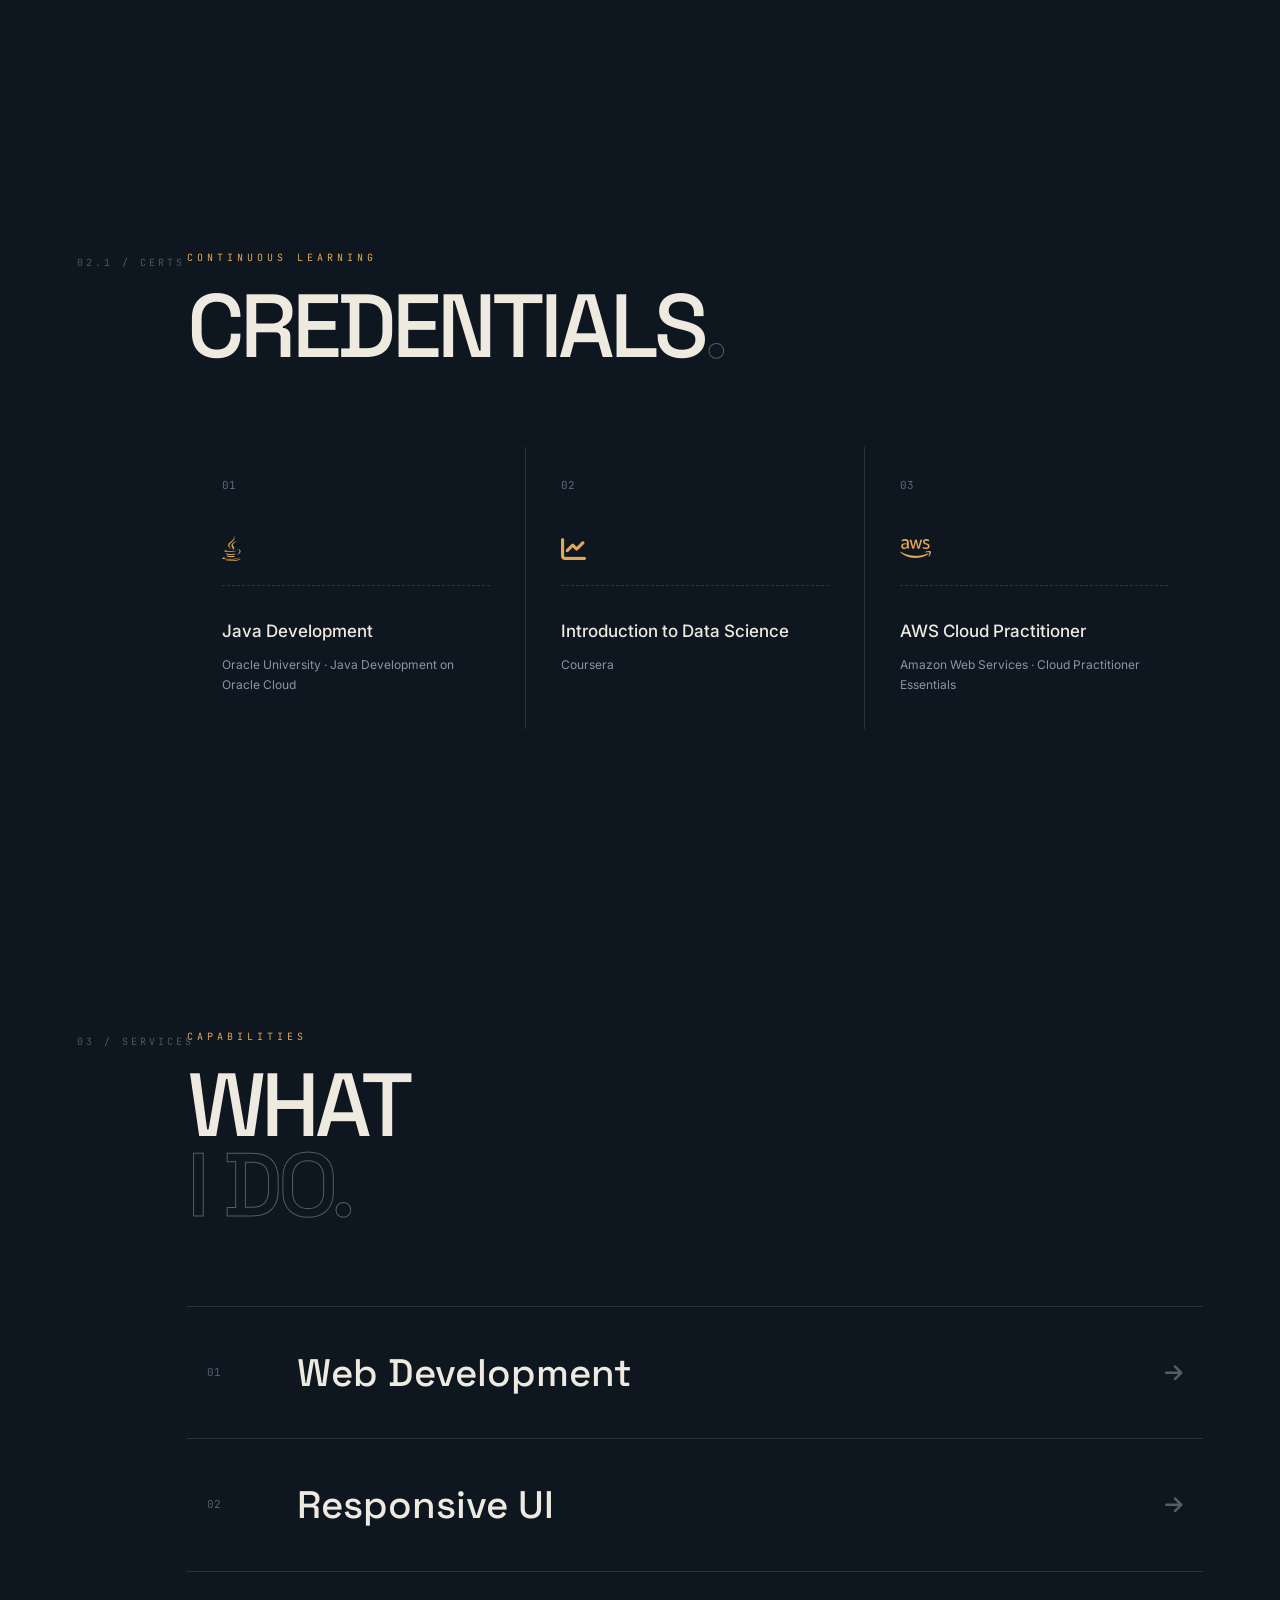
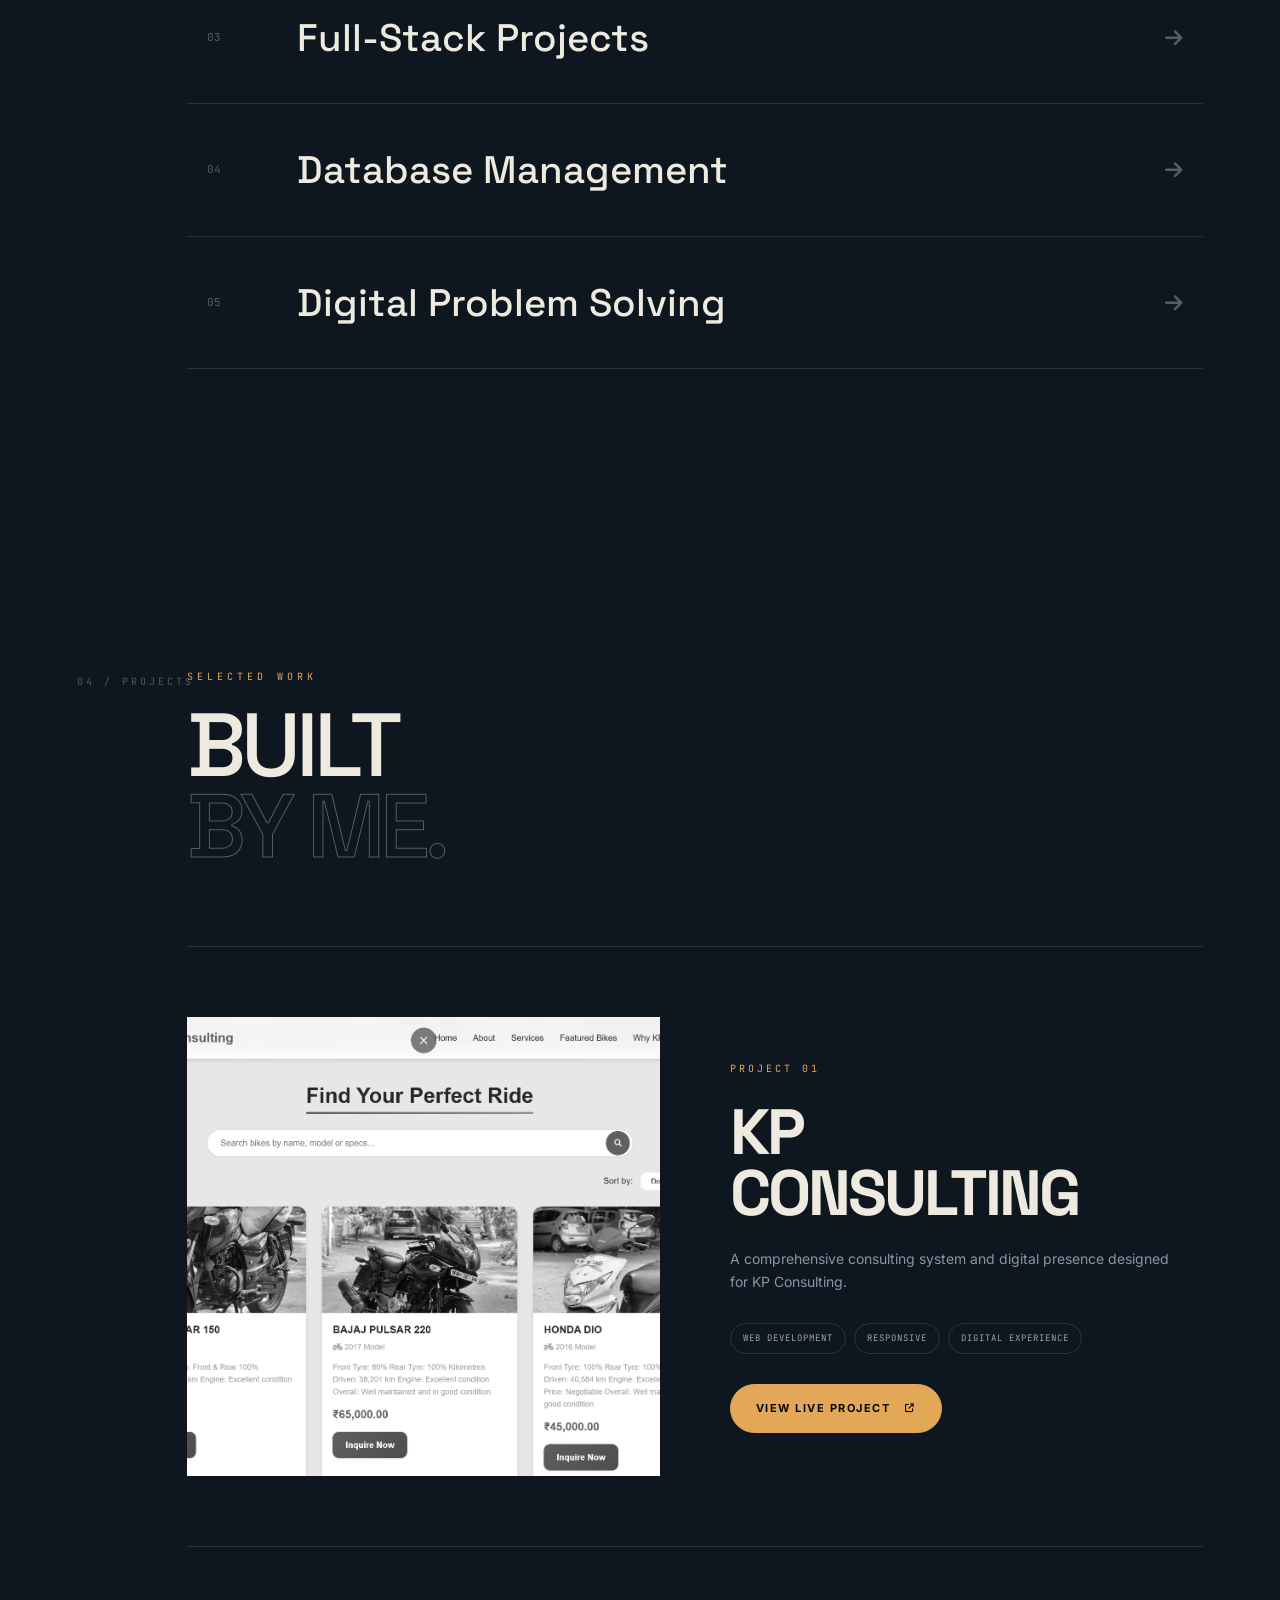
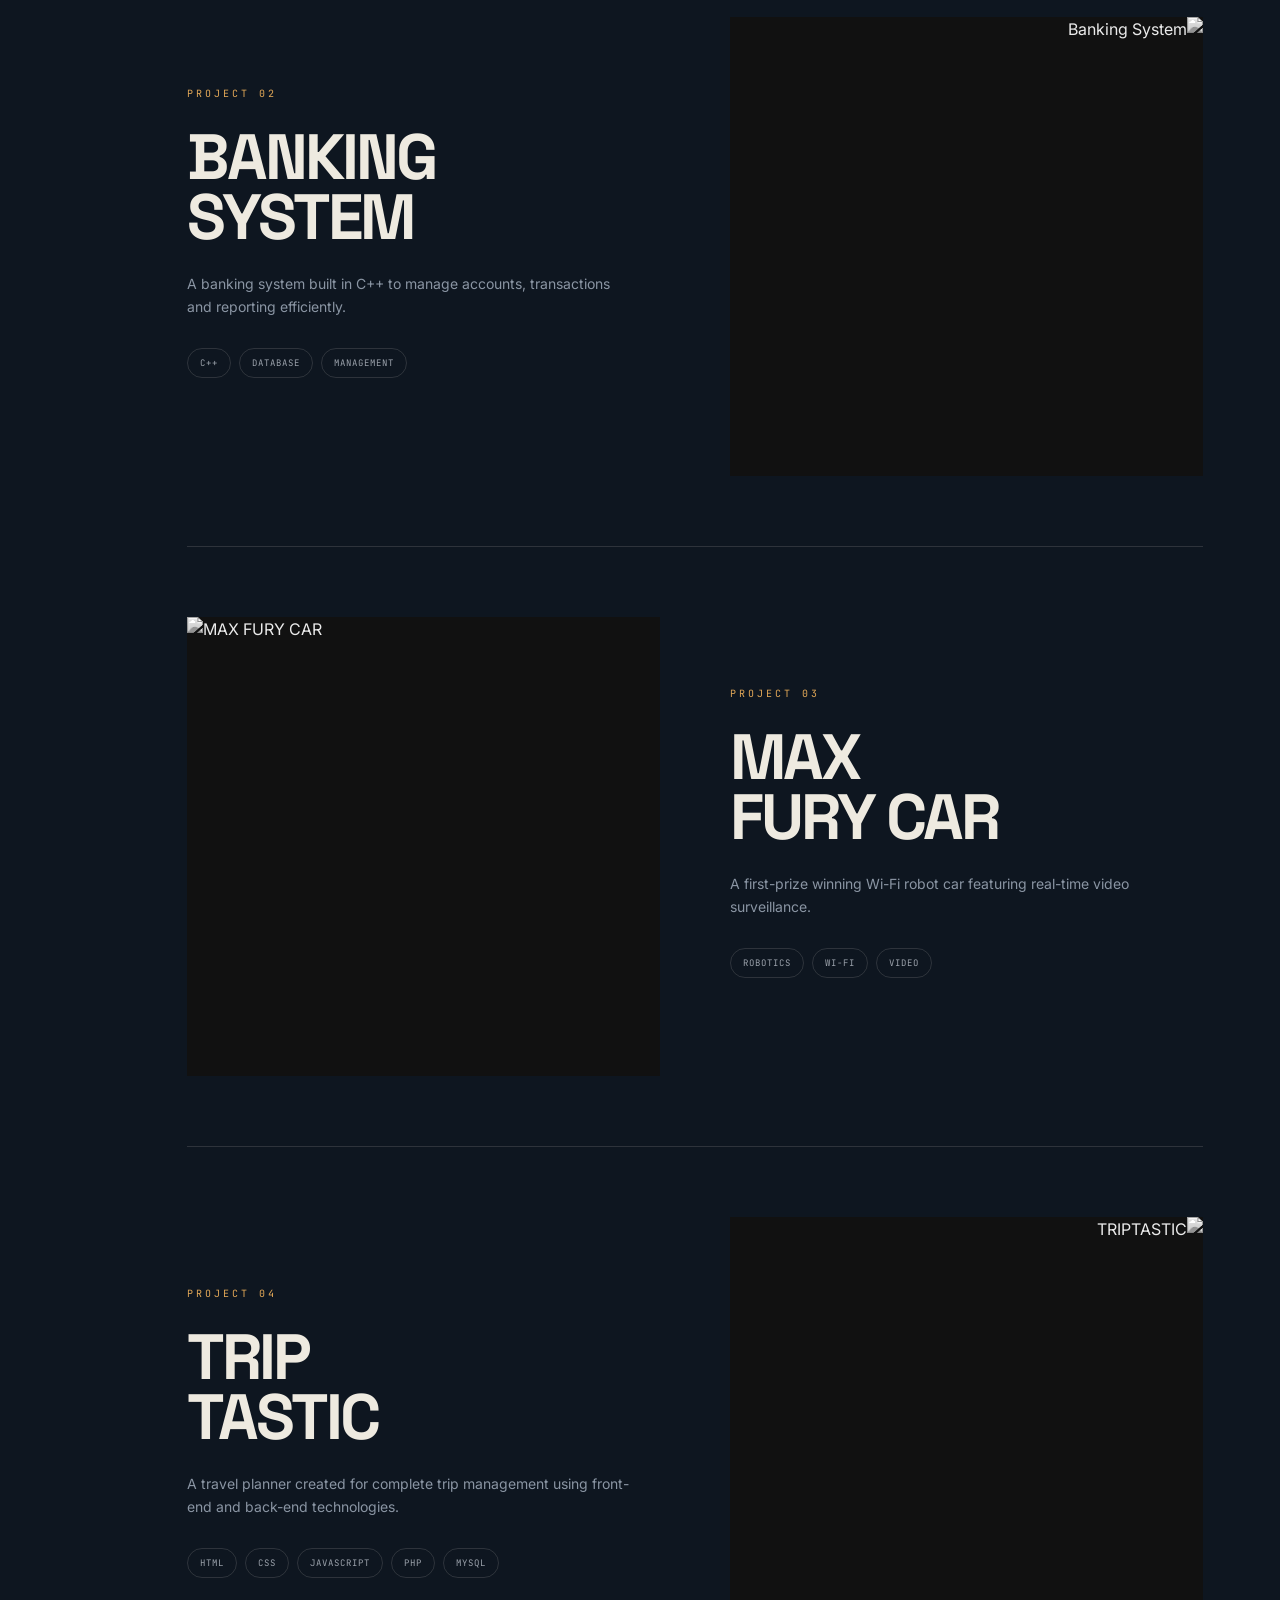
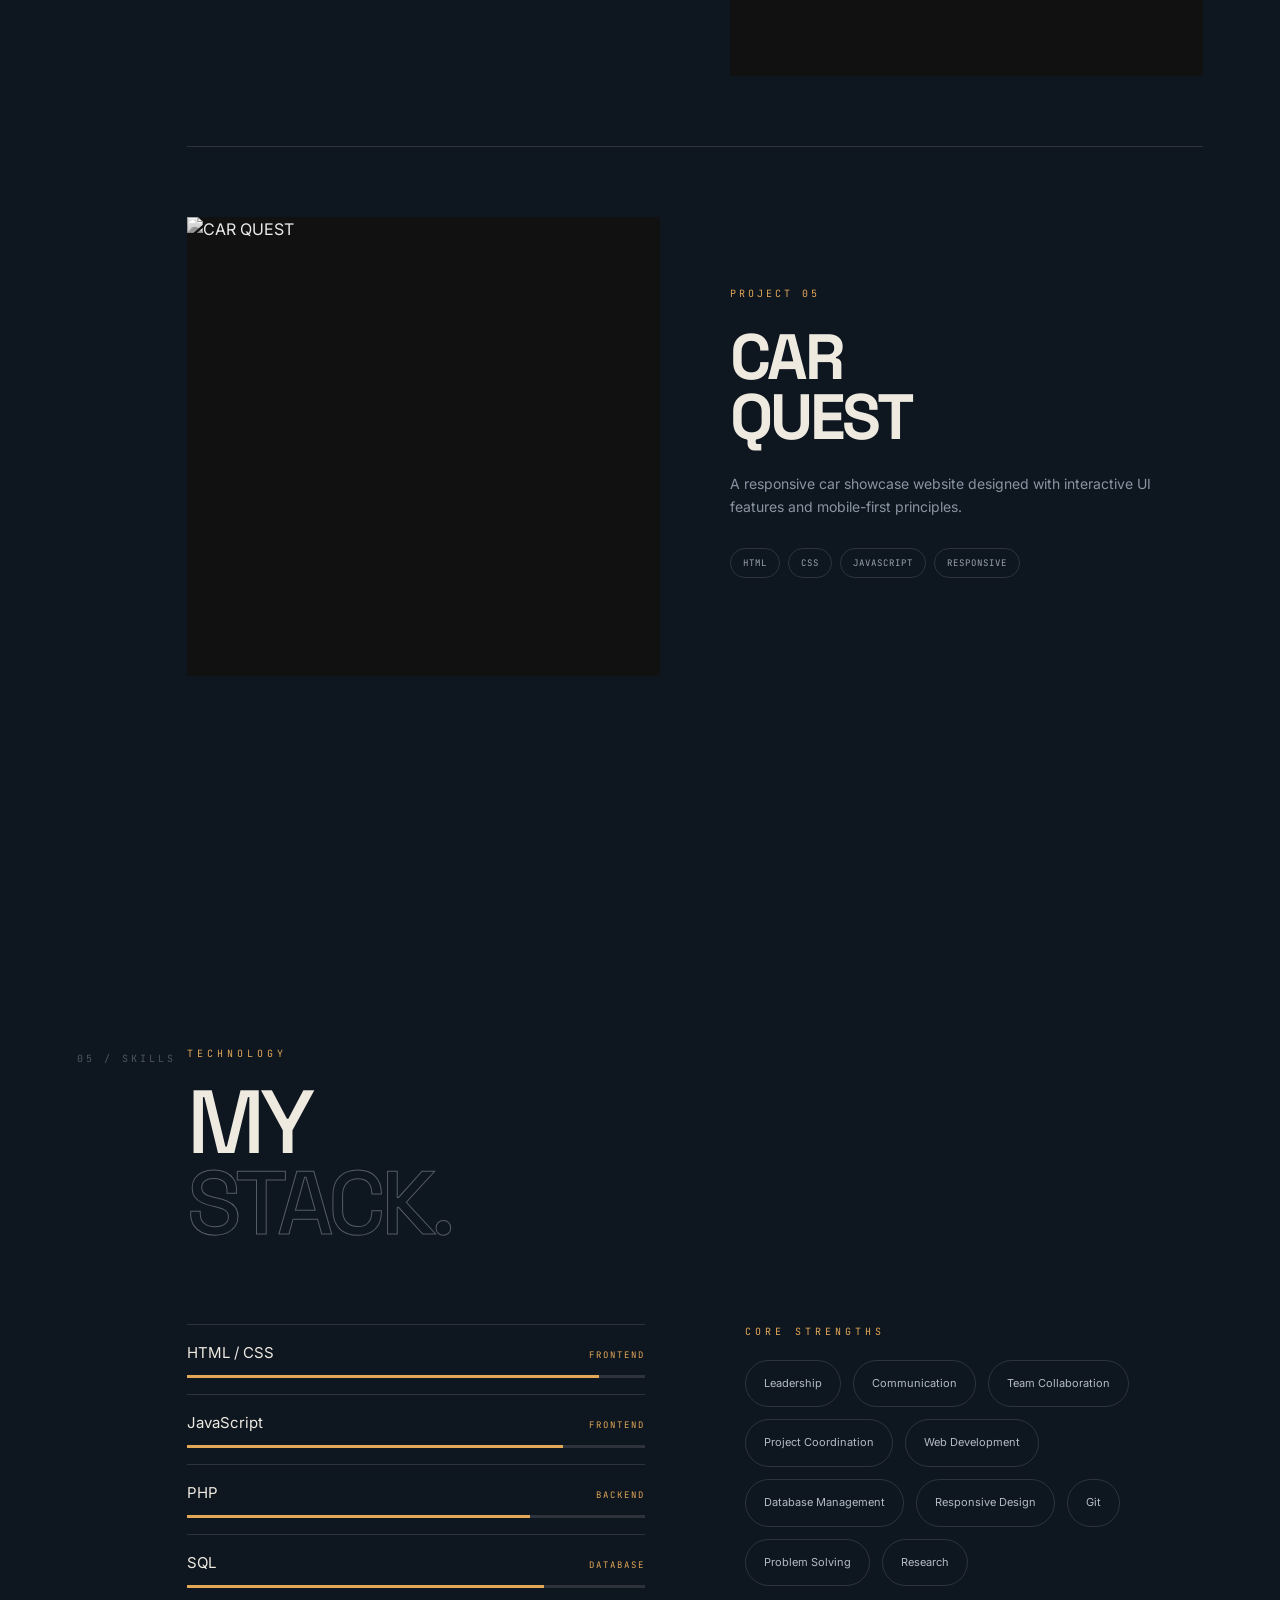
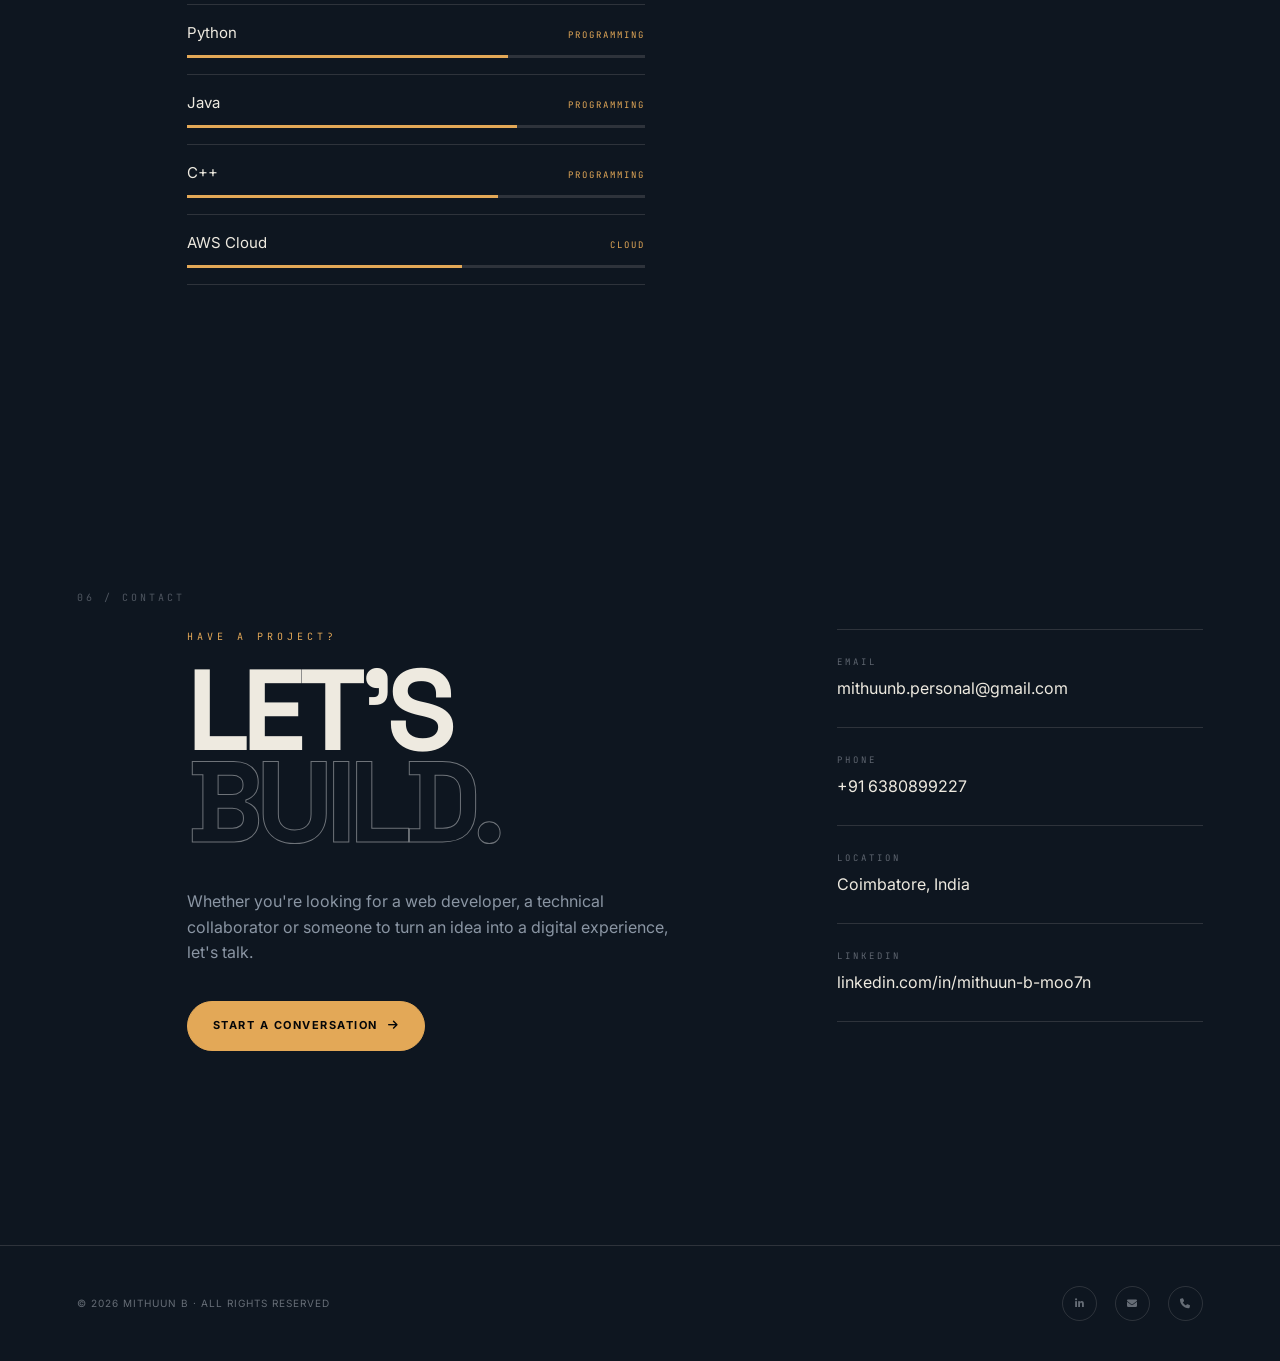
==== commit 899d2468: "Update index.html" ====
--- a/index.html
+++ b/index.html
@@ -742,18 +742,12 @@
                     </span>
 
                 </div>
-
-                <div class="project-actions" style="margin-top: 20px;">
-                    
-                        href="http://www.kpconsulting.free.nf"
-                        target="_blank"
-                        rel="noopener noreferrer"
-                        class="btn primary"
-                    >
-                        View Live Project
-                        <i class="fa-solid fa-arrow-up-right-from-square" style="font-size: 0.8em; margin-left: 5px;"></i>
-                    </a>
-                </div>
+<div class="project-actions" style="margin-top: 20px;">
+    <a href="http://www.kpconsulting.free.nf" target="_blank" rel="noopener noreferrer" class="btn primary">
+        View Live Project
+        <i class="fa-solid fa-arrow-up-right-from-square" style="font-size: 0.8em; margin-left: 5px;"></i>
+    </a>
+</div>
 
             </div>
 
